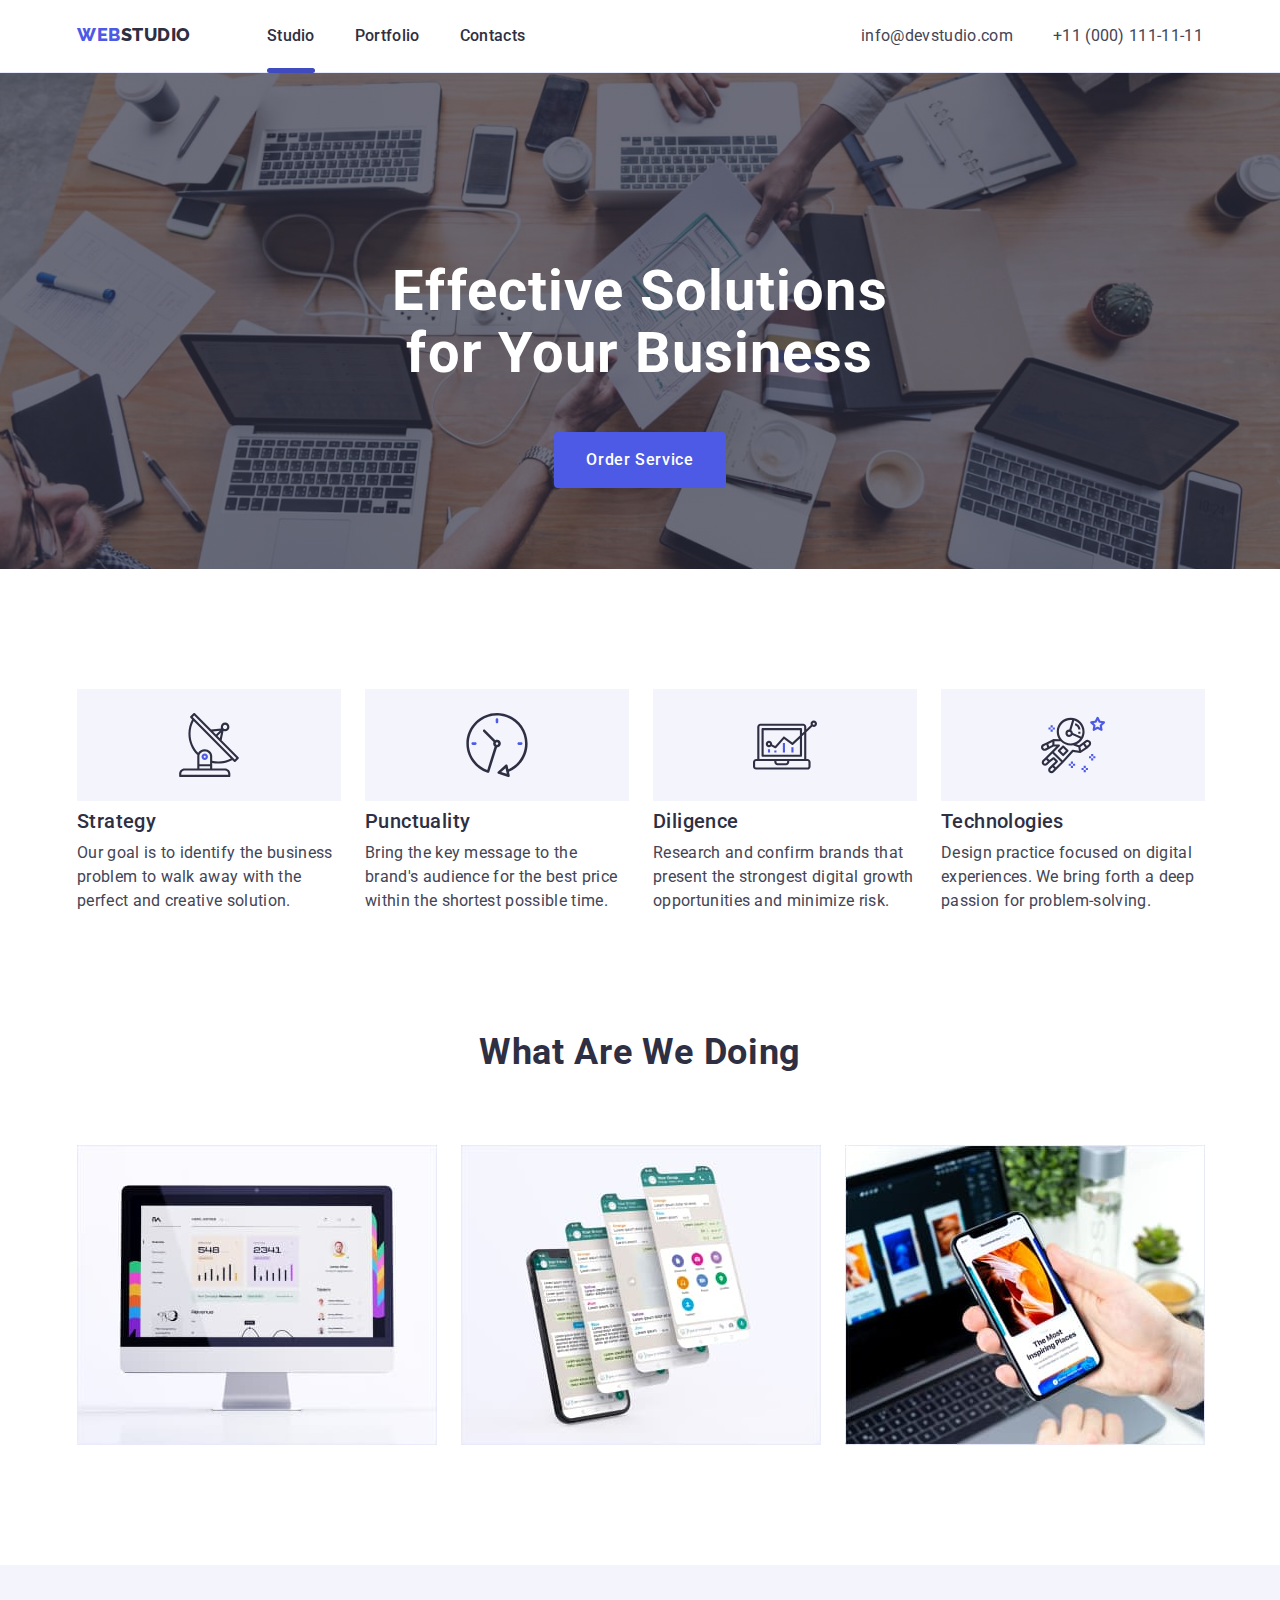
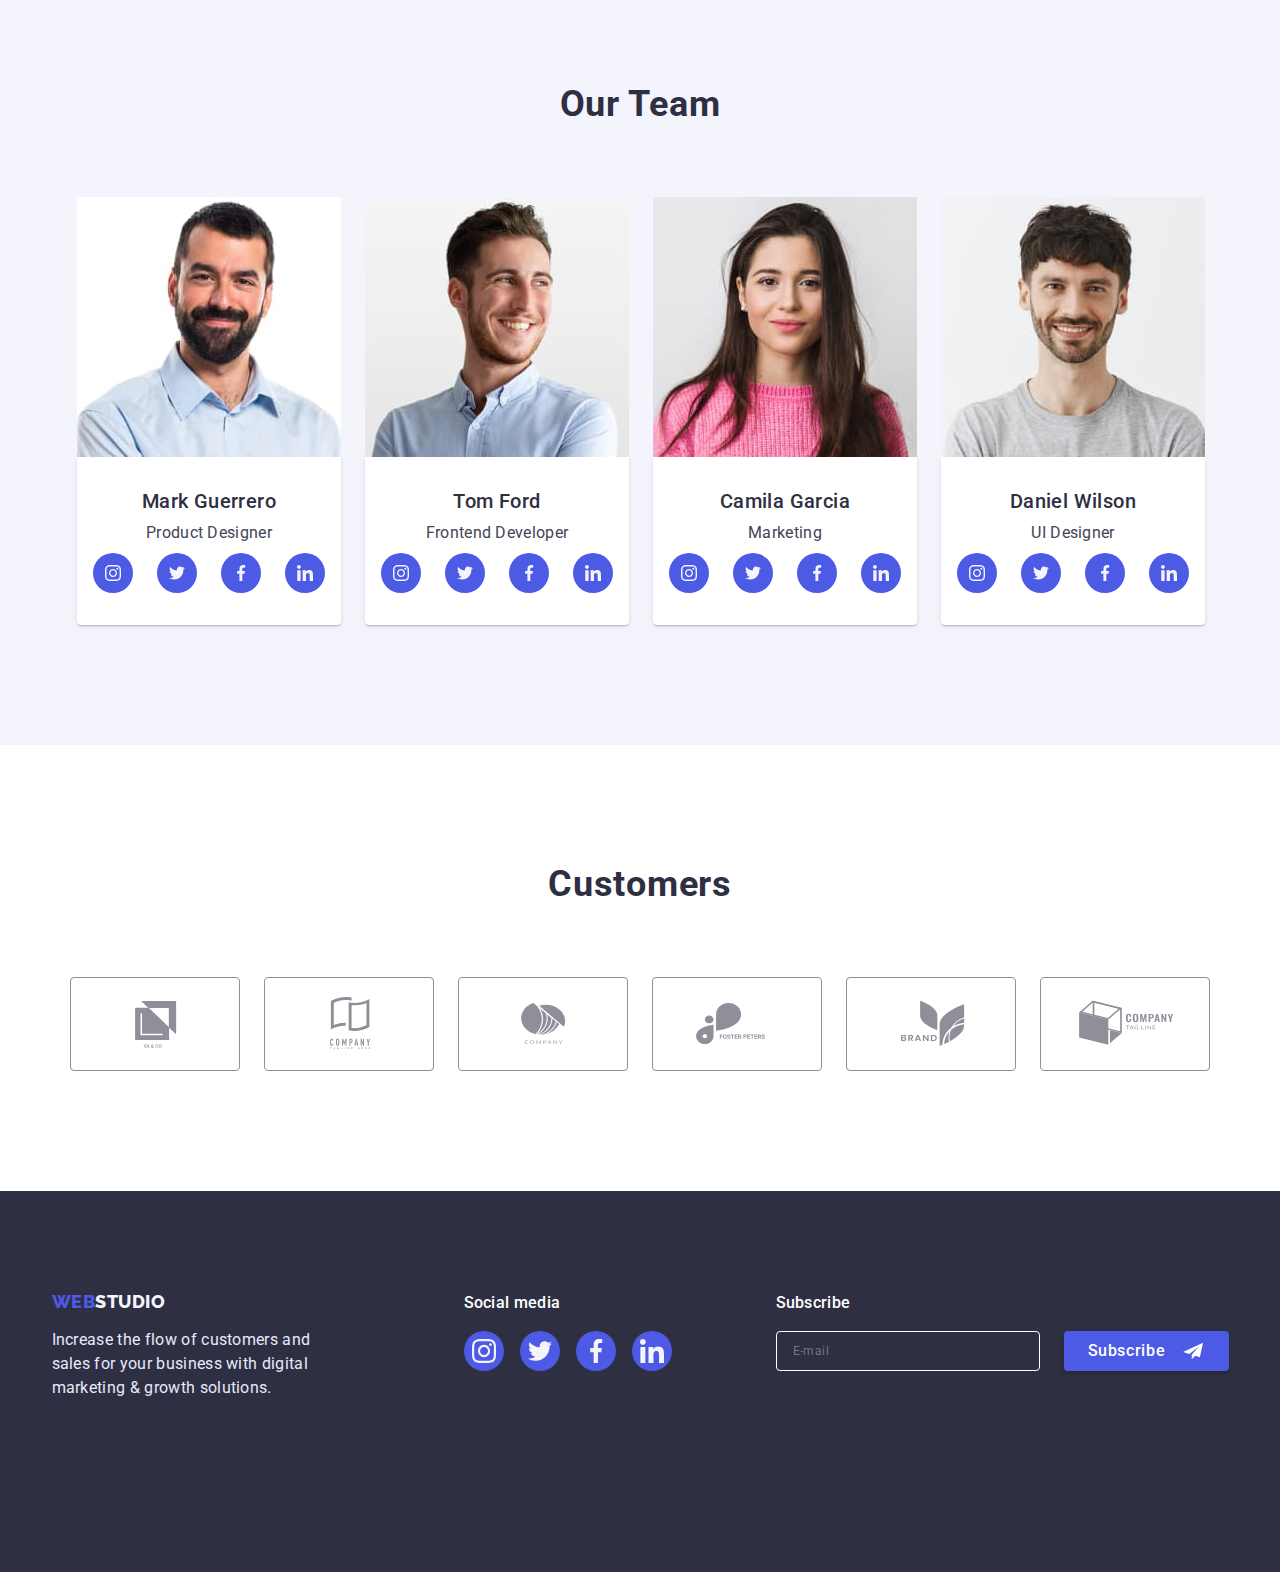
==== index.html @ 16470672 "Update index.html" ====
<!DOCTYPE html>
<html lang="en">

<head>
    <meta charset="UTF-8">
    <meta http-equiv="X-UA-Compatible" content="IE=edge">
    <meta name="viewport" content="width=device-width, initial-scale=1.0">
    <link rel="preconnect" href="https://fonts.googleapis.com">
    <link rel="preconnect" href="https://fonts.gstatic.com" crossorigin>
    <link
        href="https://fonts.googleapis.com/css2?family=Raleway:wght@800&family=Roboto:wght@400;500;700;900&display=swap"
        rel="stylesheet">
    <link rel="stylesheet"
        href="https://cdnjs.cloudflare.com/ajax/libs/modern-normalize/1.1.0/modern-normalize.min.css">
    <link rel="stylesheet" href="./css/styles.css">

    <title>Студія</title>
</head>

<body>
    <header class="header">
        <div class="container header-menu">
            <nav class="nav">
                <a class="logo link" href="./index.html">Web<span class="color">Studio</span></a>
                <ul class="menu list">
                    <li class="menu-item"><a class="menu-link link active" href="./index.html">Studio</a></li>
                    <li class="menu-item"><a class="menu-link link" href="./portfolio.html">Portfolio</a></li>
                    <li class="menu-item"><a class="menu-link link" href="">Contacts</a></li>
                </ul>
            </nav>
            <button type="button" class="mob-menu-open" data-menu-open><svg class=" mob-menu-icon" width="32"
                    height="22">
                    <use href="./images/sprite.svg#icon-humburger"></use>
                </svg>
            </button>
            <address class="address">
                <ul class="address-list list">
                    <li class="address-item"><a class="address-link link"
                            href="mailto:info@devstudio.com">info@devstudio.com</a></li>
                    <li class="address-item"><a class="address-link link" href="tel:+110001111111">+11 (000)
                            111-11-11</a>
                    </li>
                </ul>
            </address>
        </div>
        <!-- Mobile Menu -->
        <div class="mobile-menu is-hidden" data-menu>
            <button class=" mob-menu-close-button" data-menu-close><svg class="mob-menu-close-icon" width="8"
                    height="8">
                    <use href="./images/sprite.svg#close-modal"></use>
                </svg></button>
            <ul class="mob-menu-list list">
                <li class="mob-menu-item"><a class="mob-menu-link link current" href="./index.html">Studio</a></li>
                <li class="mob-menu-item"><a class="mob-menu-link link" href="./portfolio.html">Portfolio</a></li>
                <li class="mob-menu-item"><a class="mob-menu-link link" href="http://">Contacts</a></li>
            </ul>
            <ul class="mob-menu-adress-list list">
                <li class="mob-menu-adress-item"><a class="mob-menu-adress-link link" href="tel:+110001111111">+11 (000)
                        111-11-11</a></li>
                <li class=" mob-menu-adress-item"><a class="mob-menu-adress-link link"
                        href="mailto:info@devstudio.com"><span class="another">info@devstudio.com</span></a></li>
            </ul>
            <ul class="mob-menu-icon-list list">
                <li class="mob-icon-list-item">
                    <a class="mob-icon-link" href="">
                        <svg class="mob-menu-link-icon" width="16" height="16">
                            <use href="./images/sprite.svg#icon-instagram"></use>
                        </svg>
                    </a>
                </li>
                <li class="mob-icon-list-item">
                    <a class="mob-icon-link" href="">
                        <svg class="mob-menu-link-icon" width="16" height="16">
                            <use href="./images/sprite.svg#icon-twitter"></use>
                        </svg>
                    </a>
                </li>
                <li class="mob-icon-list-item">
                    <a class="mob-icon-link" href="">
                        <svg class="mob-menu-link-icon" width="16" height="16">
                            <use href="./images/sprite.svg#icon-facebook"></use>
                        </svg>
                    </a>
                </li>
                <li class="mob-icon-list-item">
                    <a class="mob-icon-link" href="">
                        <svg class="mob-menu-link-icon" width="16" height="16">
                            <use href="./images/sprite.svg#icon-linkedin"></use>
                        </svg>
                    </a>
                </li>
            </ul>
        </div>
    </header>
    <main>
        <!-- Section Hero -->
        <section class="hero">
            <div class="container">
                <h1 class="hero-title">Effective Solutions for Your Business</h1>
                <button class="hero-button" type="button" data-modal-open>Order Service</button>
            </div>
        </section>
        <!-- Section Advantages (h2 need to hide in css) -->
        <section class="advantages">
            <div class="container">
                <h2 hidden class="adv-title">Our Advantages</h2>
                <ul class="adv-list list">
                    <li class="adv-list-items">
                        <div class="fild">
                            <svg width="64" height="64" class="fild-icon">
                                <use href="./images/sprite.svg#icon-antenna"></use>
                            </svg>
                        </div>
                        <h3 class="adv-subtitle">Strategy</h3>
                        <p class="text text-padding">
                            Our goal is to identify the business problem to walk away with the perfect and creative
                            solution.
                        </p>
                    </li>
                    <li class="adv-list-items">
                        <div class="fild">
                            <svg width="64" height="64" class="fild-icon">
                                <use href="./images/sprite.svg#icon-clock"></use>
                            </svg>
                        </div>
                        <h3 class="adv-subtitle">Punctuality</h3>
                        <p class="text text-padding">
                            Bring the key message to the brand's audience for the best price within the shortest
                            possible
                            time.
                        </p>
                    </li>
                    <li class="adv-list-items">
                        <div class="fild">
                            <svg width="64" height="64" class="fild-icon">
                                <use href="./images/sprite.svg#icon-diagram"></use>
                            </svg>
                        </div>
                        <h3 class="adv-subtitle">Diligence</h3>
                        <p class="text text-padding">
                            Research and confirm brands that present the strongest digital growth opportunities and
                            minimize
                            risk.
                        </p>
                    </li>
                    <li class="adv-list-items">
                        <div class="fild">
                            <svg width="64" height="64" class="fild-icon">
                                <use href="./images/sprite.svg#icon-astronaut"></use>
                            </svg>
                        </div>
                        <h3 class="adv-subtitle">Technologies</h3>
                        <p class="text text-padding">
                            Design practice focused on digital experiences. We bring forth a deep passion for
                            problem-solving.
                        </p>
                    </li>
                </ul>
            </div>
        </section>
        <!-- Section What we are doing (WORK) -->
        <section class="work">
            <div class="container">
                <h2 class="work-title">What are we doing</h2>
                <ul class="work-list list">
                    <li class="work-img"><img class="img" src="./images/img-1.jpg" alt="Computer monitor" width="360">
                    </li>
                    <li class="work-img"><img class="img" src="./images/img-2.jpg" alt="Mobile app image" width="360">
                    </li>
                    <li class="work-img"><img class="img" src="./images/img-3.jpg" alt="Responsive website design image"
                            width="360"></li>
                </ul>
            </div>
        </section>
        <!-- Section Our team -->
        <section class="team">
            <div class="container">
                <h2 class="team-title">Our Team</h2>
                <ul class="team-list list">
                    <li class="team-list-item">
                        <img class="team-photo"
                            srcset="./images/Mark Guerrero-mobile.jpg 1x, ./images/Mark Guerrero-mobile@2x 2x"
                            src="./images/Marc-Guerrero.jpg" alt="Photo by Mark Guerrero" width="264">
                        <div class="team-name">
                            <h3 class="team-subtitle">Mark Guerrero</h3>
                            <p class="team-text">Product Designer</p>
                            <ul class="team-icon-list list">
                                <li class="icon-list-item">
                                    <a class="team-icon-link" href="">
                                        <svg class="link-icon" width="16" height="16">
                                            <use href="./images/sprite.svg#icon-instagram"></use>
                                        </svg>
                                    </a>
                                </li>
                                <li class="icon-list-item">
                                    <a class="team-icon-link" href="">
                                        <svg class="link-icon" width="16" height="16">
                                            <use href="./images/sprite.svg#icon-twitter"></use>
                                        </svg>
                                    </a>
                                </li>
                                <li class="icon-list-item">
                                    <a class="team-icon-link" href="">
                                        <svg class="link-icon" width="16" height="16">
                                            <use href="./images/sprite.svg#icon-facebook"></use>
                                        </svg>
                                    </a>
                                </li>
                                <li class="icon-list-item">
                                    <a class="team-icon-link" href="">
                                        <svg class="link-icon" width="16" height="16">
                                            <use href="./images/sprite.svg#icon-linkedin"></use>
                                        </svg>
                                    </a>
                                </li>
                            </ul>
                        </div>
                    </li>
                    <li class="team-list-item">
                        <img class="team-photo" srcset="./images/Tom Ford-mobile.jpg 1x, ./images/Tom Ford-mobile@2x 2x"
                            src="./images/Tom Ford-mobile.jpg" alt="Tom Ford photo" width="264">
                        <div class="team-name">
                            <h3 class="team-subtitle">Tom Ford</h3>
                            <p class="team-text">Frontend Developer</p>
                            <ul class="team-icon-list list">
                                <li class="icon-list-item">
                                    <a class="team-icon-link" href="">
                                        <svg class="link-icon" width="16" height="16">
                                            <use href="./images/sprite.svg#icon-instagram"></use>
                                        </svg>
                                    </a>
                                </li>
                                <li class="icon-list-item">
                                    <a class="team-icon-link" href="">
                                        <svg class="link-icon" width="16" height="16">
                                            <use href="./images/sprite.svg#icon-twitter"></use>
                                        </svg>
                                    </a>
                                </li>
                                <li class="icon-list-item">
                                    <a class="team-icon-link" href="">
                                        <svg class="link-icon" width="16" height="16">
                                            <use href="./images/sprite.svg#icon-facebook"></use>
                                        </svg>
                                    </a>
                                </li>
                                <li class="icon-list-item">
                                    <a class="team-icon-link" href="">
                                        <svg class="link-icon" width="16" height="16">
                                            <use href="./images/sprite.svg#icon-linkedin"></use>
                                        </svg>
                                    </a>
                                </li>
                            </ul>
                        </div>
                    </li>
                    <li class="team-list-item">
                        <img class="team-photo"
                            srcset="./images/Camila Garcia-mobile.jpg 1x, ./images/Camila Garcia-mobila@2x 2x"
                            src="./images/Camila Garcia-mobile.jpg" alt="Camila Garcia photo" width="264">
                        <div class="team-name">
                            <h3 class="team-subtitle">Camila Garcia</h3>
                            <p class="team-text">Marketing</p>
                            <ul class="team-icon-list list">
                                <li class="icon-list-item">
                                    <a class="team-icon-link" href="">
                                        <svg class="link-icon" width="16" height="16">
                                            <use href="./images/sprite.svg#icon-instagram"></use>
                                        </svg>
                                    </a>
                                </li>
                                <li class="icon-list-item">
                                    <a class="team-icon-link" href="">
                                        <svg class="link-icon" width="16" height="16">
                                            <use href="./images/sprite.svg#icon-twitter"></use>
                                        </svg>
                                    </a>
                                </li>
                                <li class="icon-list-item">
                                    <a class="team-icon-link" href="">
                                        <svg class="link-icon" width="16" height="16">
                                            <use href="./images/sprite.svg#icon-facebook"></use>
                                        </svg>
                                    </a>
                                </li>
                                <li class="icon-list-item">
                                    <a class="team-icon-link" href="">
                                        <svg class="link-icon" width="16" height="16">
                                            <use href="./images/sprite.svg#icon-linkedin"></use>
                                        </svg>
                                    </a>
                                </li>
                            </ul>
                        </div>
                    </li>
                    <li class="team-list-item">
                        <img class="team-photo"
                            srcset="./images/Daniel Wilson-mobile.jpg 1x, ./images/Daniel Wilson-mobile@2x 2x"
                            src="./images/Daniel Wilson-mobile.jpg" alt="Daniel Wilson photo" width="264">
                        <div class="team-name">
                            <h3 class="team-subtitle">Daniel Wilson</h3>
                            <p class="team-text">UI Designer</p>
                            <ul class="team-icon-list list">
                                <li class="icon-list-item">
                                    <a class="team-icon-link" href="">
                                        <svg class="link-icon" width="16" height="16">
                                            <use href="./images/sprite.svg#icon-instagram"></use>
                                        </svg>
                                    </a>
                                </li>
                                <li class="icon-list-item">
                                    <a class="team-icon-link" href="">
                                        <svg class="link-icon" width="16" height="16">
                                            <use href="./images/sprite.svg#icon-twitter"></use>
                                        </svg>
                                    </a>
                                </li>
                                <li class="icon-list-item">
                                    <a class="team-icon-link" href="">
                                        <svg class="link-icon" width="16" height="16">
                                            <use href="./images/sprite.svg#icon-facebook"></use>
                                        </svg>
                                    </a>
                                </li>
                                <li class="icon-list-item">
                                    <a class="team-icon-link" href="">
                                        <svg class="link-icon" width="16" height="16">
                                            <use href="./images/sprite.svg#icon-linkedin"></use>
                                        </svg>
                                    </a>
                                </li>
                            </ul>
                        </div>
                    </li>
                </ul>
            </div>
        </section>
        <!-- Section Customers -->
        <section class="customer">
            <div class="container">
                <h2 class="customer-title">Customers</h2>
                <div class="customer-fild">
                    <ul class="customer-list list">
                        <li class="customer-list-item"><a class="customer-link" href=""><svg class="customer-icon"
                                    width="168" height="88">
                                    <use href="./images/sprite.svg#icon-Logo-1"></use>
                                </svg></a></li>
                        <li class="customer-list-item"><a class="customer-link" href=""><svg class="customer-icon"
                                    width="168" height="88">
                                    <use href="./images/sprite.svg#icon-Logo-2"></use>
                                </svg></a></li>
                        <li class="customer-list-item"><a class="customer-link" href=""><svg class="customer-icon"
                                    width="168" height="88">
                                    <use href="./images/sprite.svg#icon-Logo-3"></use>
                                </svg></a></li>
                        <li class="customer-list-item"><a class="customer-link" href=""><svg class="customer-icon"
                                    width="168" height="88">
                                    <use href="./images/sprite.svg#icon-Logo-4"></use>
                                </svg></a></li>
                        <li class="customer-list-item"><a class="customer-link" href=""><svg class="customer-icon"
                                    width="168" height="88">
                                    <use href="./images/sprite.svg#icon-Logo-5"></use>
                                </svg></a></li>
                        <li class="customer-list-item"><a class="customer-link" href=""><svg class="customer-icon"
                                    width="168" height="88">
                                    <use href="./images/sprite.svg#icon-Logo-6"></use>
                                </svg></a></li>
                    </ul>
                </div>
            </div>
        </section>
    </main>
    <!-- FOOTER -->
    <footer class="footer">
        <div class="container wraps">
            <div class="logo-wrap">
                <a class="footer-logo link" href="./index.html">Web<span class="footer-color">Studio</span></a>
                <p class="footer-text">Increase the flow of customers and sales for your business with digital marketing
                    &
                    growth
                    solutions.</p>
            </div>
            <div class="social-wrap">
                <p class="social-text">Social media</p>
                <ul class="wrap-social-list list">
                    <li class="wrap-social-list-item"><a class="wrap-social-link" href=""><svg class="wrap-social-icon"
                                width="24" height="24">
                                <use href="./images/sprite.svg#icon-instagram"></use>
                            </svg></a></li>
                    <li class="wrap-social-list-item"><a class="wrap-social-link" href=""><svg class="wrap-social-icon"
                                width="24" height="24">
                                <use href="./images/sprite.svg#icon-twitter"></use>
                            </svg></a></li>
                    <li class="wrap-social-list-item"><a class="wrap-social-link" href=""><svg class="wrap-social-icon"
                                width="24" height="24">
                                <use href="./images/sprite.svg#icon-facebook"></use>
                            </svg></a></li>
                    <li class="wrap-social-list-item"><a class="wrap-social-link" href=""><svg class="wrap-social-icon"
                                width="24" height="24">
                                <use href="./images/sprite.svg#icon-linkedin"></use>
                            </svg></a></li>
                </ul>
            </div>
            <div class="wrap-subscribe">
                <p class="subscribe-text">Subscribe</p>
                <form class="subscribe-form">
                    <label class="subscribe-form-field"><input type="email" name="user_email"
                            class="subscribe-form-input" required placeholder="E-mail"></label>
                    <button class="subscribe-button" type="submit">Subscribe<svg class="subscribe-icon" width="24"
                            height="20">
                            <use href="./images/sprite.svg#icon-telegram"></use>
                        </svg></button>
                </form>
            </div>
        </div>
    </footer>
    <!-- Modal window -->
    <!-- <div class="backdrop is-hidden" data-modal>
            <div class="modal">
                <button class="modal-close-button" type="button" data-modal-close><svg class="modal-close-icon"
                        width="8" height="8">
                        <use href="./images/sprite.svg#close-modal"></use>
                    </svg></button>
                <p class="modal-title">Leave your contacts and we will call you back</p>
                <form class="modal-form">
                    <label class="modal-form-field"><span class="modal-field-desc">Name</span>
                        <span class="modal-input-wraper">
                            <input type="text" name="user_name" class="modal-form-input" required><svg
                                class="modal-input-icon" width="18" height="18">
                                <use href="./images/sprite.svg#icon-person"></use>
                            </svg>
                        </span>
                    </label>
                    <label class="modal-form-field"><span class="modal-field-desc">Phone</span>
                        <span class="modal-input-wraper">
                            <input type="tel" name="user_phone" class="modal-form-input" required><svg
                                class="modal-input-icon" width="18" height="24">
                                <use href="./images/sprite.svg#icon-phone"></use>
                            </svg>
                        </span>
                    </label>
                    <label class="modal-form-field"><span class="modal-field-desc">Email</span>
                        <span class="modal-input-wraper">
                            <input type="email" name="user_email" class="modal-form-input" required><svg
                                class="modal-input-icon" width="18" height="24">
                                <use href="./images/sprite.svg#icon-email"></use>
                            </svg>
                        </span>
                    </label>
                    <label class="modal-form-field"><span class="modal-field-desc">Comment</span><textarea
                            name="user_message" class="modal-form-message" placeholder="Text input"></textarea></label>
                    <input id="privacy-policy" type="checkbox" name="privacy_policy" class="modal-form-check"><label
                        for="privacy-policy" class="modal-form-check-desc">I accept the terms and conditions of the <a
                            href="" class="policy-link">Privacy
                            Policy</a></label>
                    <button type="submit" class="modal-send-button">Send</button>
                </form>
            </div>
        </div> -->

    <script src="./js/modal.js"></script>
    <script src="./js/mobile-menu.js"></script>
</body>

</html>
---- css/styles.css ----
:root {
  --text-color: #434455;
  --title-text-color: #2e2f42;
  --primary-brand-color: #4d5ae5;
  --pressed-state-color: #404bbf;
  --primary-accent-color: #e7e9fc;
  --primary-bg-color: #f4f4fd;
  --grad-fon: linear-gradient(rgba(46, 47, 66, 0.7), rgba(46, 47, 66, 0.7));
  --transition: 250ms cubic-bezier(0.4, 0, 0.2, 1);
}

body {
  font-family: "Roboto", sans-serif;
  color: var(--text-color);
}

/* ============= COPMPONENTS ======================= */
.list {
  padding: 0;
  margin: 0;
  list-style: none;
}

.link {
  text-decoration: none;
}

.h2-title {
  font-family: "Roboto", sans-serif;
  font-weight: 700;
  font-size: 36px;
  line-height: 1.11;
  text-align: center;
  letter-spacing: 0.02em;
  text-transform: capitalize;

  color: var(--title-text-color);
}

.h3-title {
  font-family: "Roboto", sans-serif;
  font-weight: 500;
  font-size: 20px;
  line-height: 1.2;
  letter-spacing: 0.02em;

  color: var(--title-text-color);
}

.text {
  font-family: "Roboto", sans-serif;
  font-weight: 400;
  font-size: 16px;
  line-height: 1.5;
  letter-spacing: 0.02em;

  color: var(--text-color);
}

/* ===============COMPONENTS====================== */

.container {
  padding-left: 16px;
  padding-right: 16px;
}

@media screen and (min-width: 428px) {
  .container {
    width: 428px;
    margin-left: auto;
    margin-right: auto;
  }
}

@media screen and (min-width: 768px) {
  .container {
    width: 768px;
  }
}

@media screen and (min-width: 1158px) {
  .container {
    width: 1158px;
  }
}

/*====== Header======= */

/* 0-767px */

@media screen and (max-width: 768px) {
  .menu {
    display: none;
  }

  .address {
    display: none;
  }
}

.mob-menu-open {
  cursor: pointer;
  border: none;
  padding: 0;
  margin: 0;
  background-color: transparent;
  height: 22px;
}

@media screen and (min-width: 768px) {
  .mob-menu-open {
    display: none;
  }
}

.header {
  border-bottom: 0.5px solid var(--primary-accent-color);
  box-shadow: 0px 2px 1px rgba(46, 47, 66, 0.08),
    0px 1px 1px rgba(46, 47, 66, 0.16), 0px 1px 6px rgba(46, 47, 66, 0.08);
}

.header-menu {
  position: relative;
  display: flex;
  align-items: center;
  justify-content: space-between;
  padding-top: 24px;
  padding-bottom: 24px;
}

.logo {
  font-family: "Raleway", sans-serif;
  font-weight: 800;
  font-size: 18px;
  line-height: 1.17;
  letter-spacing: 0.03em;
  text-transform: uppercase;

  color: var(--primary-brand-color);
}

.color {
  color: #2e2f42;
}

/* ----Mobile menu---320-767px */

.mobile-menu {
  position: fixed;
  top: 0;
  left: 0;
  z-index: 1000;
  width: 100%;
  height: 100%;
  padding-top: 80px;
  padding-left: 40px;
  background-color: white;

  opacity: 1;
  visibility: visible;
  pointer-events: auto;
  transition: opacity var(--transition), visability var(--transition);
}

.mobile-menu.is-hidden {
  opacity: 0;
  visibility: hidden;
  pointer-events: none;
}

@media (min-width: 767px) {
  .mob-menu {
    display: none;
  }
}

.mob-menu-close-button {
  position: absolute;
  top: 24px;
  right: 24px;
  display: flex;
  align-items: center;
  justify-content: center;
  width: 24px;
  height: 24px;
  padding: 0;
  cursor: pointer;

  background-color: var(--primary-accent-color);
  border: 1px solid rgba(0, 0, 0, 0.1);
  border-radius: 50%;
}

.mob-menu-item {
  margin-bottom: 284px;
}

.mob-menu-item:not(:last-child) {
  margin-bottom: 40px;
}

.mob-menu-link {
  font-family: "Roboto", sans-serif;
  font-weight: 700;
  font-size: 36px;
  line-height: 1.2;
  letter-spacing: 0.02em;
  color: #2e2f42;
}

.mob-menu-link:hover,
.mob-menu-link:focus {
  background-color: var(--pressed-state-color);
}

.mob-menu-link.current {
  color: var(--primary-brand-color);
}

.mob-menu-adress-list {
  margin-bottom: 48px;
}

.mob-menu-adress-link {
  font-family: "Roboto", sans-serif;
  font-weight: 700;
  font-size: 36px;
  line-height: 1.2;
  letter-spacing: 0.02em;
  color: var(--primary-brand-color);
}

.mob-menu-adress-link:hover,
.mob-menu-adress-link:focus {
  color: var(--pressed-state-color);
}

.another {
  font-family: "Roboto", sans-serif;
  font-weight: 500;
  font-size: 20px;
  line-height: 1.2;
  letter-spacing: 0.02em;
  color: #434455;
}

.mob-menu-icon-list {
  display: flex;
  align-items: center;
  gap: 56px;
}

.mob-icon-link {
  display: flex;
  justify-content: center;
  align-items: center;
  width: 40px;
  height: 40px;
  border-radius: 50%;
  transition: background-color var(--transition);
  background-color: var(--primary-brand-color);
}

.mon-icon-link:hover,
.mob-icon-link:focus {
  background-color: var(--pressed-state-color);
}

.mob-menu-link-icon {
  fill: var(--primary-bg-color);
}

/* ----Header menu-----768-1157 */

@media screen and (min-width: 768px) {
  .nav {
    display: flex;
  }
  .menu {
    display: flex;
    align-items: center;
  }

  .logo {
    margin-right: 120px;
  }

  .menu-item:not(:last-child) {
    margin-right: 40px;
  }
  .menu-link {
    position: relative;
    font-family: "Roboto", sans-serif;
    font-weight: 500;
    font-size: 16px;
    line-height: 1.5;
    letter-spacing: 0.02em;
    height: 100%;
    padding-bottom: 27px;

    color: var(--title-text-color);
    transition: color var(--transition);
  }
  .menu-link:hover,
  .menu-link:focus {
    color: var(--pressed-state-color);
  }
  .menu-link::after {
    content: "";
    position: absolute;
    left: 0;
    top: 48px;

    opacity: 0;
    transition: opacity var(--transition);

    display: block;
    width: 100%;
    height: 5px;
    border-radius: 4px;
    background-color: var(--pressed-state-color);
  }
  .menu-link:hover::after,
  .menu-link:focus::after {
    opacity: 1;
  }
  .menu-link.active::after {
    opacity: 1;
  }
  .address {
    font-style: normal;
    margin-left: auto;
  }
  .address-link {
    font-family: "Roboto", sans-serif;
    font-weight: 400;
    font-size: 12px;
    line-height: 1.2;
    letter-spacing: 0.02em;

    color: var(--text-color);
    transition: color var(--transition);
  }
  .address-link:hover,
  .address-link:focus {
    color: var(--pressed-state-color);
  }
}

/* ------1158----------- */

@media screen and (min-width: 1158px) {
  .logo {
    margin-right: 76px;
  }

  .menu-link::after {
    top: 42px;
  }

  .address-list {
    display: flex;
    align-items: center;
  }

  .address-item:not(:last-child) {
    margin-right: 40px;
  }

  .address-link {
    font-size: 16px;
    line-height: 1.5;

    transition: color var(--transition);
  }

  .address-link:hover,
  .address-link:focus {
    color: var(--pressed-state-color);
  }
}

/* ======Section HERO======== */

.hero {
  background-color: #2e2f42;
  text-align: center;

  max-width: 1440px;
  margin-left: auto;
  margin-right: auto;
  background-repeat: no-repeat;
  background-position: center;
  background-size: cover;
}

.hero-title {
  font-family: "Roboto", sans-serif;
  font-weight: 700;
  letter-spacing: 0.02em;

  color: #ffffff;
}

.hero-button {
  font-family: "Roboto", sans-serif;
  font-weight: 500;
  font-size: 16px;
  line-height: 1.5;
  letter-spacing: 0.04em;
  cursor: pointer;

  padding-top: 16px;
  padding-bottom: 16px;
  padding-left: 32px;
  padding-right: 32px;

  border: none;
  border-radius: 4px;
  transition: background-color var(--transition);

  color: #ffffff;
  background-color: var(--primary-brand-color);
}

.hero-button:hover,
.hero-button:focus {
  background-color: var(--pressed-state-color);
}

/* Mobile 428px */

@media screen and (min-width: 428px) {
  .hero {
    /* max-width: 428px; */
    height: 432px;
    padding-top: 112px;
    padding-bottom: 240px;

    background-image: var(--grad-fon), url(../images/Dark-bg-mobile.jpg);
  }

  .hero-title {
    width: 320px;
    margin-top: 0;
    margin-left: auto;
    margin-right: auto;
    margin-bottom: 72px;
    font-size: 36px;
    line-height: 1.1;
  }
}

@media screen and (max-width: 428px) and (min-device-pixel-ratio: 2),
  screen and (max-width: 428px) and (-webkit-min-device-pixel-ratio: 2),
  screen and (max-width: 428px) and (min-resolution: 192dpi),
  screen and (max-width: 428px) and (min-resolution: 2dppx) {
  .hero {
    background-image: var(--grad-fon), url(../images/Dark-bg-mobile-@2x.jpg);
  }
}

/* Mobile --> Tablet 429px-->768px */

@media screen and (min-width: 768px) {
  .hero {
    height: 436px;
    /* max-width: 768px; */
    padding-top: 112px;
    padding-bottom: 204px;

    background-image: var(--grad-fon), url(../images/Dark-bg-tablet.jpg);
  }

  .hero-title {
    width: 496px;
    margin-top: 0;
    margin-left: auto;
    margin-right: auto;
    margin-bottom: 36px;
    font-size: 56px;
    line-height: 1.1;
  }
}

@media screen and (min-width: 1158px) {
  .hero {
    height: 496px;
    /* max-width: 1158px; */
    padding-top: 188px;
    padding-bottom: 292px;

    background-image: var(--grad-fon), url(../images/people-office-1.jpg);
  }

  .hero-title {
    width: 496px;
    margin-top: 0;
    margin-left: auto;
    margin-right: auto;
    margin-bottom: 48px;
    font-size: 56px;
    line-height: 1.1;
  }
}

/* ==== Section ADVANTAGES ==== */

@media screen and (min-width: 428px) and (max-width: 767px) {
  .advantages {
    padding-top: 96px;
    padding-bottom: 96px;
  }

  .adv-subtitle {
    font-family: "Roboto", sans-serif;
    font-weight: 700;
    font-size: 36px;
    line-height: 1.1;
    letter-spacing: 0.02em;
    margin-top: 0;
    margin-bottom: 8px;
    text-align: center;

    color: var(--title-text-color);
  }

  .adv-list-items:not(:last-child) {
    margin-bottom: 72px;
  }

  .fild {
    display: none;
  }

  .text {
    margin-top: 0;
    margin-bottom: 0;

    font-family: "Roboto", sans-serif;
    font-weight: 500;
    font-size: 16px;
    line-height: 1.5;
    letter-spacing: 0.02em;
    color: var(--text-color);
  }
}

@media screen and (min-width: 768px) and (max-width: 1157px) {
  .advantages {
    padding-top: 96px;
    padding-bottom: 96px;
  }

  .adv-list {
    display: flex;
    flex-wrap: wrap;
    gap: 0 24px;
  }

  .adv-list-items {
    width: 356px;
  }

  .adv-list-items:nth-child(-n + 2) {
    margin-bottom: 72px;
  }

  .fild {
    display: none;
  }

  .adv-subtitle {
    font-family: "Roboto", sans-serif;
    font-weight: 700;
    font-size: 36px;
    line-height: 1.1;
    letter-spacing: 0.02em;
    margin-top: 0;
    margin-bottom: 8px;
    text-align: left;

    color: var(--title-text-color);
  }

  .text {
    margin-top: 0;
    margin-bottom: 0;
  }
}

@media screen and (min-width: 1158px) {
  .advantages {
    padding-top: 120px;
    padding-bottom: 120px;
  }

  .adv-list {
    display: flex;
  }

  .adv-list-items:not(:nth-child(4n)) {
    margin-right: 24px;
  }

  .fild {
    display: flex;
    align-items: center;
    justify-content: center;
    width: 264px;
    height: 112px;
    background-color: var(--primary-bg-color);
  }

  .fild {
    display: flex;
    align-items: center;
    justify-content: center;
    width: 264px;
    height: 112px;
    background-color: var(--primary-bg-color);
  }

  .adv-subtitle {
    font-family: "Roboto", sans-serif;
    font-weight: 500;
    font-size: 20px;
    line-height: 1.2;
    letter-spacing: 0.02em;

    margin-top: 8px;
    margin-bottom: 8px;

    color: var(--title-text-color);
  }

  .text-padding {
    margin-top: 0;
    margin-bottom: 0;
  }
}
/* ==== Section ADVANTAGES end ==== */

/* ======= Section WORK ======== */
@media screen and (min-width: 428px) and (max-width: 767px) {
  .work {
    display: none;
  }
}

@media screen and (min-width: 768px) and (max-width: 1157px) {
  .work {
    display: none;
  }
}

@media screen and (min-width: 1158px) {
  .work {
    padding-bottom: 120px;
  }

  .work-title {
    font-family: "Roboto", sans-serif;
    font-weight: 700;
    font-size: 36px;
    line-height: 1.11;
    letter-spacing: 0.02em;
    text-transform: capitalize;
    text-align: center;

    padding-top: 0;
    padding-bottom: 0;
    margin-top: 0;
    margin-bottom: 72px;

    color: #2e2f42;
  }

  .work-list {
    display: flex;
  }

  .img {
    display: block;
  }

  .work-img:not(:nth-child(3n)) {
    margin-right: 24px;
  }
}

/* ======= Section WORK end ======== */

/*======== Section OUR TEAM ========*/

@media screen and (min-width: 428px) and (max-width: 767px) {
  .team {
    background-color: #f4f4fd;
    padding-top: 96px;
    padding-bottom: 96px;
  }

  .team-title {
    font-family: "Roboto", sans-serif;
    font-weight: 700;
    font-size: 36px;
    line-height: 1.11;
    letter-spacing: 0.02em;
    text-transform: capitalize;
    text-align: center;

    padding-bottom: 0;
    margin-top: 0;
    margin-bottom: 72px;

    color: #2e2f42;
  }

  .team-list {
    display: flex;
    flex-wrap: wrap;
    justify-content: center;
  }

  .team-list-item {
    width: 264px;
    margin-left: 0;
    margin-right: 0;
  }

  .team-list-item:not(:last-child) {
    margin-bottom: 72px;
  }

  .team-photo {
    display: block;
  }

  .team-name {
    padding-top: 32px;
    padding-bottom: 32px;
    text-align: center;
    box-shadow: 0px 1px 6px rgba(46, 47, 66, 0.08),
      0px 1px 1px rgba(46, 47, 66, 0.16), 0px 2px 1px rgba(46, 47, 66, 0.08);
    border-radius: 0px 0px 4px 4px;

    background-color: #ffffff;
  }

  .team-subtitle {
    margin-top: 0;
    margin-bottom: 8px;

    font-family: "Roboto", sans-serif;
    font-weight: 500;
    font-size: 20px;
    line-height: 1.2;
    letter-spacing: 0.02em;
    color: #2e2f42;
  }

  .team-text {
    margin-top: 0;
    margin-bottom: 8px;

    font-family: "Roboto", sans-serif;
    font-weight: 400;
    font-size: 16px;
    line-height: 1.5;
    letter-spacing: 0.02em;
  }

  .team-icon-list {
    display: flex;
    justify-content: center;
    gap: 24px;
  }

  .team-icon-link {
    display: flex;
    justify-content: center;
    align-items: center;
    width: 40px;
    height: 40px;
    border-radius: 50%;
    transition: background-color var(--transition);
    background-color: var(--primary-brand-color);
  }

  .link-icon {
    fill: var(--primary-bg-color);
  }
}

@media screen and (min-width: 768px) and (max-width: 1157px) {
  .team {
    background-color: #f4f4fd;
    padding-top: 96px;
    padding-bottom: 96px;
  }

  .team-title {
    font-family: "Roboto", sans-serif;
    font-weight: 700;
    font-size: 36px;
    line-height: 1.11;
    letter-spacing: 0.02em;
    text-transform: capitalize;
    text-align: center;

    padding-bottom: 0;
    margin-top: 0;
    margin-bottom: 72px;

    color: #2e2f42;
  }

  .team-list {
    display: flex;
    flex-wrap: wrap;
    justify-content: center;
    gap: 64px 24px;
  }

  .team-photo {
    display: block;
  }

  .team-name {
    padding-top: 32px;
    padding-bottom: 32px;
    text-align: center;
    box-shadow: 0px 1px 6px rgba(46, 47, 66, 0.08),
      0px 1px 1px rgba(46, 47, 66, 0.16), 0px 2px 1px rgba(46, 47, 66, 0.08);
    border-radius: 0px 0px 4px 4px;

    background-color: #ffffff;
  }

  .team-subtitle {
    margin-top: 0;
    margin-bottom: 8px;

    font-family: "Roboto", sans-serif;
    font-weight: 500;
    font-size: 20px;
    line-height: 1.2;
    letter-spacing: 0.02em;
    color: #2e2f42;
  }

  .team-text {
    margin-top: 0;
    margin-bottom: 8px;

    font-family: "Roboto", sans-serif;
    font-weight: 400;
    font-size: 16px;
    line-height: 1.5;
    letter-spacing: 0.02em;
  }

  .team-icon-list {
    display: flex;
    justify-content: center;
    gap: 24px;
  }

  .team-icon-link {
    display: flex;
    justify-content: center;
    align-items: center;
    width: 40px;
    height: 40px;
    border-radius: 50%;
    transition: background-color var(--transition);
    background-color: var(--primary-brand-color);
  }

  .link-icon {
    fill: var(--primary-bg-color);
  }
}

@media screen and (min-width: 1158px) {
  .team {
    background-color: #f4f4fd;
    padding-top: 120px;
    padding-bottom: 120px;
  }

  .team-title {
    font-family: "Roboto", sans-serif;
    font-weight: 700;
    font-size: 36px;
    line-height: 1.11;
    letter-spacing: 0.02em;
    text-transform: capitalize;
    text-align: center;

    padding-bottom: 0;
    margin-top: 0;
    margin-bottom: 72px;

    color: #2e2f42;
  }

  .team-list {
    display: flex;
  }

  .team-list-item:not(:nth-child(4n)) {
    margin-right: 24px;
  }

  .team-photo {
    display: block;
  }

  .team-name {
    padding-top: 32px;
    padding-bottom: 32px;
    text-align: center;
    box-shadow: 0px 1px 6px rgba(46, 47, 66, 0.08),
      0px 1px 1px rgba(46, 47, 66, 0.16), 0px 2px 1px rgba(46, 47, 66, 0.08);
    border-radius: 0px 0px 4px 4px;

    background-color: #ffffff;
  }

  .team-subtitle {
    font-family: "Roboto", sans-serif;
    font-weight: 500;
    font-size: 20px;
    line-height: 1.2;
    letter-spacing: 0.02em;

    margin-top: 0;
    margin-bottom: 8px;

    color: #2e2f42;
  }

  .team-text {
    font-family: "Roboto", sans-serif;
    font-weight: 400;
    font-size: 16px;
    line-height: 1.5;
    letter-spacing: 0.02em;

    margin-top: 0;
    margin-bottom: 8px;

    color: #434455;
  }

  .team-icon-list {
    display: flex;
    justify-content: center;
    gap: 24px;
  }

  .team-icon-link {
    display: flex;
    justify-content: center;
    align-items: center;
    width: 40px;
    height: 40px;
    border-radius: 50%;
    transition: background-color var(--transition);
    background-color: var(--primary-brand-color);
  }

  .link-icon {
    fill: var(--primary-bg-color);
  }

  .team-icon-link:hover,
  .team-icon-link:focus {
    background-color: var(--pressed-state-color);
  }
}

/*======== Section OUR TEAM end ========*/

/* ======== Section CUSTOMERS====== */

@media screen and (min-width: 428px) and (max-width: 767px) {
  .customer {
    padding-top: 96px;
    padding-bottom: 96px;
  }

  .customer-title {
    font-family: "Roboto", sans-serif;
    font-weight: 700;
    font-size: 36px;
    line-height: 1.11;
    letter-spacing: 0.02em;
    text-transform: capitalize;
    text-align: center;

    padding-bottom: 0;
    margin-top: 0;
    margin-bottom: 72px;

    color: #2e2f42;
  }

  .customer-list {
    display: flex;
    flex-wrap: wrap;
    justify-content: space-between;
    align-items: center;
    padding: 0;
  }

  .customer-list-item {
    justify-content: center;
  }

  .customer-list-item:nth-child(-n + 4) {
    margin-bottom: 72px;
  }

  .customer-link {
    width: 190px;
    height: 88px;
  }

  .customer-icon {
    width: 190px;
    height: 88px;
  }
}

@media screen and (min-width: 768px) and (max-width: 1157px) {
  .customer {
    padding-top: 96px;
    padding-bottom: 96px;
  }

  .customer-title {
    font-family: "Roboto", sans-serif;
    font-weight: 700;
    font-size: 36px;
    line-height: 1.11;
    letter-spacing: 0.02em;
    text-transform: capitalize;
    text-align: center;

    padding-bottom: 0;
    margin-top: 0;
    margin-bottom: 72px;

    color: #2e2f42;
  }

  .customer-list {
    display: flex;
    flex-wrap: wrap;
    justify-content: center;
    column-gap: 24px;
    align-items: center;
    padding: 0;
  }

  .customer-list-item {
    justify-content: center;
  }

  .customer-list-item:nth-child(-n + 3) {
    margin-bottom: 72px;
  }
}

@media screen and (min-width: 1158px) {
  .customer {
    padding-top: 120px;
    padding-bottom: 120px;
  }

  .customer-title {
    font-family: "Roboto", sans-serif;
    font-weight: 700;
    font-size: 36px;
    line-height: 1.11;
    letter-spacing: 0.02em;
    text-transform: capitalize;
    text-align: center;

    padding-bottom: 0;
    margin-top: 0;
    margin-bottom: 72px;

    color: #2e2f42;
  }

  .customer-list {
    display: flex;
    justify-content: center;
    align-items: center;
    gap: 24px;
  }
}

.customer-list-item {
  display: flex;
  align-items: center;
  justify-content: center;
  border: 1px solid #8e8f99;
  border-radius: 4px;
  transition: border var(--transition);
}

.customer-list-item:hover,
.customer-list-item:focus {
  border: 1px solid var(--pressed-state-color);
}

.customer-icon {
  transition: fill var(--transition);
  fill: #8e8f99;
}

.customer-icon:hover,
.customer-icon:focus {
  fill: var(--pressed-state-color);
}

/* ======== Section CUSTOMERS end====== */

/*=========== Footer ============== */

.footer {
  padding-top: 96px;
  padding-bottom: 96px;
  background-color: #2e2f42;
}

.logo-wrap {
  display: flex;
  flex-direction: column;
  align-items: center;
  justify-content: center;
  margin-bottom: 72px;
}

.footer-logo {
  margin-bottom: 16px;
  font-family: "Raleway", sans-serif;
  font-style: normal;
  font-weight: 800;
  font-size: 18px;
  line-height: 1.17;
  letter-spacing: 0.03em;
  text-transform: uppercase;

  color: var(--primary-brand-color);
}

.footer-color {
  color: #f4f4fd;
}

.footer-text {
  margin-top: 0;
  margin-bottom: 0;
  width: 268px;

  font-family: "Roboto", sans-serif;
  font-weight: 400;
  font-size: 16px;
  line-height: 1.5;
  letter-spacing: 0.02em;
  color: #e7e9fc;
}

.social-wrap {
  display: flex;
  flex-direction: column;
  justify-content: center;
  align-items: center;
  margin-bottom: 72px;
}

.social-text {
  margin-top: 0;
  margin-bottom: 16px;

  font-family: "Roboto", sans-serif;
  font-weight: 500;
  font-size: 16px;
  line-height: 1.5;

  letter-spacing: 0.02em;
  color: #ffffff;
}

.wrap-social-list {
  display: flex;
  justify-content: center;
  align-items: center;
  gap: 16px;
}

.wrap-social-link {
  display: flex;
  justify-content: center;
  align-items: center;
  width: 40px;
  height: 40px;
  border-radius: 50%;
  transition: background-color var(--transition);
  background-color: var(--primary-brand-color);
}

.wrap-social-icon {
  fill: var(--primary-bg-color);
}

.wrap-social-link:hover,
.wrap2-social-link:focus {
  background-color: #31d0aa;
}

.wrap-subscribe {
  display: flex;
  flex-direction: column;
  justify-content: center;
  align-items: center;
}

.subscribe-text {
  margin-bottom: 16px;
  margin-top: 0;

  font-family: "Roboto", sans-serif;
  font-weight: 500;
  font-size: 16px;
  line-height: 1.5;

  letter-spacing: 0.02em;
  color: #ffffff;
}

.subscribe-form {
  display: flex;
  flex-direction: column;
  align-items: center;
  justify-content: center;
}

.subscribe-form-input {
  width: 398px;
  height: 40px;
  padding: 0 0 0 16px;
  margin-bottom: 16px;
  border: 1px solid #ffffff;
  border-radius: 4px;
  background-color: #2e2f42;

  font-weight: 400;
  font-size: 12px;
  line-height: 2;
  letter-spacing: 0.04em;
  color: #ffffff;
}

.subscribe-button {
  display: flex;
  align-items: center;
  padding: 0 0 0 24px;
  width: 165px;
  height: 40px;
  cursor: pointer;

  font-family: "Roboto", sans-serif;
  font-weight: 500;
  font-size: 16px;
  line-height: 1.5;
  letter-spacing: 0.04em;
  color: #ffffff;

  border: none;
  background-color: var(--primary-brand-color);
  box-shadow: 0px 4px 4px rgba(0, 0, 0, 0.15);
  border-radius: 4px;
  transition: background-color var(--transition);
}

.subscribe-icon {
  margin-left: 16px;

  fill: white;
}

.subscribe-button:hover,
.subscribe-button:focus {
  background-color: var(--pressed-state-color);
}

@media screen and (min-width: 768px) {
  .wraps {
    display: flex;
    justify-content: center;
    flex-wrap: wrap;
    gap: 0 24px;
  }

  .logo-wrap {
    align-items: flex-start;
  }

  .social-wrap {
    align-items: flex-start;
    justify-content: flex-start;
  }

  .wrap-subscribe {
    width: 496px;
    align-items: start;
  }

  .subscribe-form {
    flex-direction: row;
  }

  .subscribe-form-input {
    margin-bottom: 0;
    width: 264px;
  }

  .subscribe-button {
    margin-left: 24px;
  }
}

@media screen and (min-width: 1158px) {
  .footer {
    padding-top: 100px;
    padding-bottom: 100px;
  }

  .wraps {
    display: flex;
    flex-wrap: nowrap;
  }

  .logo-wrap {
    margin-right: 120px;
  }

  .social-wrap {
    margin-right: 80px;
  }

  .wrap-subscribe {
    justify-content: flex-start;
  }
}

/* .logo-wrap {
  display: flex;
  gap: 120px;
} */

/* .footer-logo {
  font-family: "Raleway", sans-serif;
  font-style: normal;
  font-weight: 800;
  font-size: 18px;
  line-height: 1.17;
  letter-spacing: 0.03em;
  text-transform: uppercase;

  color: var(--primary-brand-color);
} */

/* .footer-color {
  color: #f4f4fd;
} */

/* .footer-text {
  font-family: "Roboto", sans-serif;
  font-weight: 400;
  font-size: 16px;
  line-height: 1.5;
  letter-spacing: 0.02em;
  color: #e7e9fc;

  width: 264px;
  margin-top: 16px;
  margin-bottom: 0;
} */

/* ----Social icons---- */
/* .social-text {
  font-family: "Roboto", sans-serif;
  font-weight: 500;
  font-size: 16px;
  line-height: 1.5;

  letter-spacing: 0.02em;
  color: #ffffff;

  margin-bottom: 16px;
  margin-top: 0;
} */

/* .wrap-social-list {
  display: flex;
  gap: 16px;
} */

/* .wrap-social-link {
  display: flex;
  justify-content: center;
  align-items: center;
  width: 40px;
  height: 40px;
  border-radius: 50%;
  transition: background-color var(--transition);
  background-color: var(--primary-brand-color);
} */

/* .wrap-social-icon {
  fill: var(--primary-bg-color);
} */

/* .wrap-social-link:hover,
.wrap2-social-link:focus {
  background-color: #31d0aa;
} */

/* ------Subscribe form------- */

/* .wrap-subscribe {
  display: flex;
  flex-direction: column;
} */

/* .subscribe-form {
  display: flex;
  align-items: center;
  width: 460px;
  margin: 0;
  padding: 0;
} */

/* .subscribe-text {
  font-family: "Roboto", sans-serif;
  font-weight: 500;
  font-size: 16px;
  line-height: 1.5;

  letter-spacing: 0.02em;
  color: #ffffff;

  margin-bottom: 16px;
  margin-top: 0;
} */

/* .subscribe-form-input {
  width: 264px;
  height: 40px;
  padding: 0 0 0 16px;
  border: 1px solid #ffffff;
  border-radius: 4px;
  background-color: #2e2f42;

  font-weight: 400;
  font-size: 12px;
  line-height: 2;
  letter-spacing: 0.04em;
  color: #ffffff;
} */

/* .subscribe-button {
  display: flex;
  align-items: center;
  padding: 0 0 0 24px;
  width: 165px;
  height: 40px;
  cursor: pointer;
  margin-left: 24px;

  font-family: "Roboto", sans-serif;
  font-weight: 500;
  font-size: 16px;
  line-height: 1.5;
  letter-spacing: 0.04em;
  color: #ffffff;

  border: none;
  background-color: var(--primary-brand-color);
  box-shadow: 0px 4px 4px rgba(0, 0, 0, 0.15);
  border-radius: 4px;
  transition: background-color var(--transition);
} */

/* .subscribe-icon {
  margin-left: 16px;

  fill: white;
} */

/* .subscribe-button:hover,
.subscribe-button:focus {
  background-color: var(--pressed-state-color);
} */

/*=========== Footer ============== */
/* ======== Modal Window=========== */

/* .backdrop {
  position: fixed;
  top: 0;
  left: 0;
  width: 100%;
  height: 100%;
  opacity: 1;
  transition: opacity var(--transition);

  background-color: rgba(46, 47, 66, 0.4);
} */

/* .backdrop.is-hidden {
  opacity: 0;
  visibility: hidden;
  pointer-events: none;
} */

/* .modal {
  position: absolute;
  top: 50%;
  left: 50%;
  transform: translate(-50%, -50%);
  min-width: 408px;
  min-height: 584px;
  padding-top: 72px;
  padding-left: 24px;
  padding-right: 24px;
  padding-bottom: 24px;

  background-color: #fcfcfc;
  box-shadow: 0px 1px 1px rgba(0, 0, 0, 0.14), 0px 1px 3px rgba(0, 0, 0, 0.12),
    0px 2px 1px rgba(0, 0, 0, 0.2);
  border-radius: 4px;
} */

/* .modal-close-button {
  position: absolute;
  top: 24px;
  right: 24px;
  display: flex;
  justify-content: center;
  align-items: center;
  width: 24px;
  height: 24px;
  padding: 0;
  cursor: pointer;
  transition: background-color var(--transition);

  background-color: var(--primary-accent-color);
  border: 1px solid rgba(0, 0, 0, 0.1);
  border-radius: 50%;
} */

/* .modal-close-button:hover,
.modal-close-button:focus {
  background-color: var(--pressed-state-color);
} */

/* .modal-close-icon {
  transition: fill var(--transition);
} */

/* .modal-close-button:hover .modal-close-icon,
.modal-close-button:focus .modal-close-icon {
  fill: #ffffff;
} */

/* -----Modal Form------ */

/* .modal-title {
  margin-top: 0;
  margin-bottom: 16px;
  font-family: "Roboto", sans-serif;
  font-weight: 500;
  font-size: 16px;
  line-height: 1.5;
  text-align: center;
  letter-spacing: 0.02em;
  color: #2e2f42;
} */

/* .modal-form {
  display: flex;
  flex-direction: column;
} */

/* .modal-form-field {
  margin-bottom: 8px;
} */

/* .modal-field-desc {
  display: block;
  margin-bottom: 4px;
  font-weight: 400;
  font-size: 12px;
  line-height: 1.2;
  letter-spacing: 0.04em;
  color: #8e8f99;
} */

/* .modal-form-input {
  width: 100%;
  height: 40px;
  padding-left: 38px;
  border: 1px solid rgba(46, 47, 66, 0.4);
  border-radius: 4px;
  transition: background-color var(--transition);
} */

/* .modal-input-wraper {
  display: block;
  position: relative;
} */

/* .modal-input-icon {
  position: absolute;
  top: 50%;
  left: 16px;
  transform: translate(0, -50%);
  transition: background-color var(--transition);
} */

/* .modal-form-input:focus {
  outline: none;
  border: 1px solid var(--primary-brand-color);
  border-radius: 4px;
} */

/* .modal-form-input:focus + .modal-input-icon {
  fill: var(--primary-brand-color);
} */

/* .modal-form-message {
  width: 100%;
  height: 120px;
  padding-left: 16px;
  padding-right: 16px;
  padding-top: 8px;
  padding-bottom: 8px;
  border: 1px solid rgba(46, 47, 66, 0.4);
  border-radius: 4px;
  transition: background-color var(--transition);

  font-weight: 400;
  font-size: 12px;
  line-height: 1.2;
  letter-spacing: 0.04em;
} */

/* .modal-form-message:focus {
  outline: none;
  border: 1px solid var(--primary-brand-color);
  border-radius: 4px;
} */

/* .modal-form-check {
  position: absolute;
  -webkit-appearance: none;
  -moz-appearance: none;
} */

/* .modal-form-check-desc::before {
  content: "";
  width: 16px;
  height: 16px;
  padding-top: 2px;
  margin-right: 8px;
  cursor: pointer;
  border: 1px solid rgba(46, 47, 66, 0.4);
  border-radius: 2px;
} */

/* .modal-form-check:checked + .modal-form-check-desc::before {
  background-color: var(--primary-brand-color);
  background-image: url(../images/Checked-icon.svg);
  background-repeat: no-repeat;
  background-size: contain;
} */

/* .modal-form-check:focus + .modal-form-check-desc::before {
  border: 2px solid var(--pressed-state-color);
  border-radius: 2px;
} */

/* .modal-form-check-desc {
  display: flex;
  align-items: center;
  margin-bottom: 24px;
  font-weight: 400;
  font-size: 12px;
  line-height: 1.2;
  letter-spacing: 0.04em;
  color: #8e8f99;
} */

/* .policy-link {
  padding-left: 2px;
  color: var(--primary-brand-color);
} */

/* .modal-send-button {
  display: block;
  margin: auto;
  width: 169px;
  height: 56px;
  cursor: pointer;

  font-family: "Roboto", sans-serif;
  font-weight: 500;
  font-size: 16px;
  line-height: 1.5;
  letter-spacing: 0.04em;
  color: #ffffff;

  border: none;
  background-color: var(--primary-brand-color);
  box-shadow: 0px 4px 4px rgba(0, 0, 0, 0.15);
  border-radius: 4px;
  transition: background-color var(--transition);
} */

/* .modal-send-button:focus,
.modal-send-button:hover {
  background: var(--pressed-state-color);
  box-shadow: 0px 4px 4px rgba(0, 0, 0, 0.15);
  border-radius: 4px;
} */

/*----- Modal Form -----*/
/* =======Modal Window======= */

/* -------PORTFOLIO PAGE--------- */

.portfolio {
  padding-top: 96px;
  padding-bottom: 120px;
}

/*======== Filter ======== */

.filter-list {
  display: flex;
  justify-content: center;

  margin-top: 0;
  margin-bottom: 72px;
}

.filter-item:not(:last-child) {
  margin-right: 24px;
}

.filter-button {
  font-family: "Roboto", sans-serif;
  font-weight: 500;
  font-size: 16px;
  line-height: 1.5;
  letter-spacing: 0.04em;
  cursor: pointer;
  display: block;

  padding-top: 12px;
  padding-bottom: 12px;
  padding-left: 24px;
  padding-right: 24px;
  border: none;
  border-radius: 4px;

  color: var(--primary-brand-color);
  transition: color var(--transition), background-color var(--transition),
    box-shadow var(--transition);
}

.filter-button:hover,
.filter-button:focus {
  box-shadow: 0px 3px 1px rgba(0, 0, 0, 0.1), 0px 2px 1px rgba(0, 0, 0, 0.08),
    0px 2px 2px rgba(0, 0, 0, 0.12);

  color: #e7e9fc;
  background-color: var(--pressed-state-color);
}

/*======== Filter ======== */

/*========= Works list ======== */

.works-list {
  display: flex;
  flex-wrap: wrap;
}

.works-list-item:not(:nth-child(3n)) {
  margin-right: 24px;
}

.works-list-item:not(:nth-last-child(-n + 3)) {
  margin-bottom: 40px;
}

.item-link {
  margin-bottom: 32px;
}

.item-img {
  display: block;
}

.item-name {
  padding-top: 32px;
  padding-bottom: 32px;
  padding-left: 16px;
  padding-right: 16px;

  border-left: 1px solid #e7e9fc;
  border-right: 1px solid #e7e9fc;
  border-bottom: 1px solid #e7e9fc;
}

.item-hover {
  transition: box-shadow var(--transition);
}

.item-hover:hover,
.item-hover:focus {
  box-shadow: 0px 1px 6px rgba(46, 47, 66, 0.08),
    0px 1px 1px rgba(46, 47, 66, 0.16), 0px 2px 1px rgba(46, 47, 66, 0.08);
}

.works-item-title {
  font-family: "Roboto";
  font-weight: 500;
  font-size: 20px;
  line-height: 1.2;
  letter-spacing: 0.02em;

  margin-top: 0;
  margin-bottom: 8px;

  color: #2e2f42;
}

.item-text {
  font-family: "Roboto";
  font-weight: 400;
  font-size: 16px;
  line-height: 1.5;
  letter-spacing: 0.02em;

  margin-top: 0;
  margin-bottom: 0;

  color: #434455;
}
/* ------Overlay------------ */
.overlay-wrapper {
  position: relative;
  overflow: hidden;
}
.overlay {
  position: absolute;
  top: 0;
  height: 100%;
  overflow: auto;
  transform: translate(0, 100%);
  transition: transform 500ms linear;

  font-family: "Roboto", sans-serif;
  font-weight: 400;
  font-size: 16px;
  line-height: 1.5;
  letter-spacing: 0.02em;

  color: var(--primary-bg-color);
  background-color: var(--primary-brand-color);

  padding-top: 40px;
  padding-left: 32px;
  padding-right: 32px;
  margin: 0;
}

.item-link:hover .overlay,
.item-link:focus .overlay {
  transform: translate(0, 0);
}

/* ------Overlay------------ */

/*========= Works list ======== */
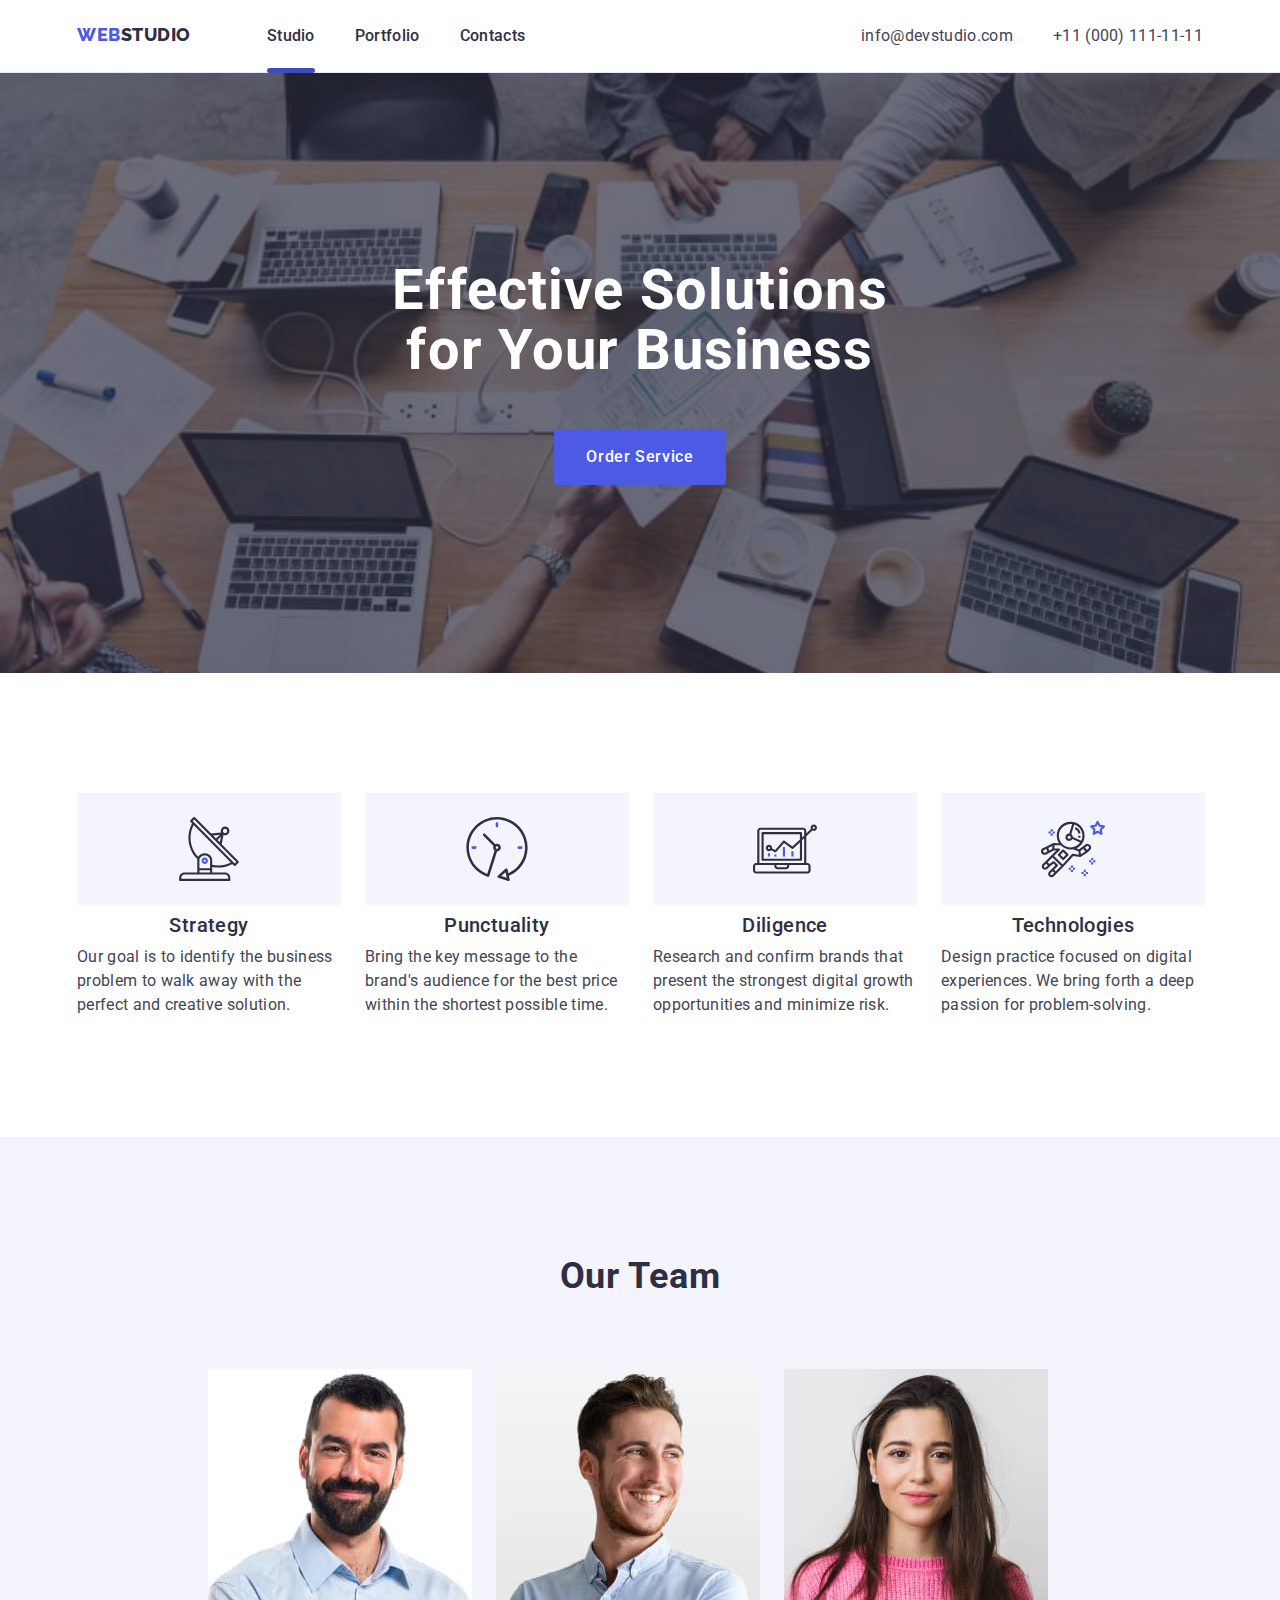
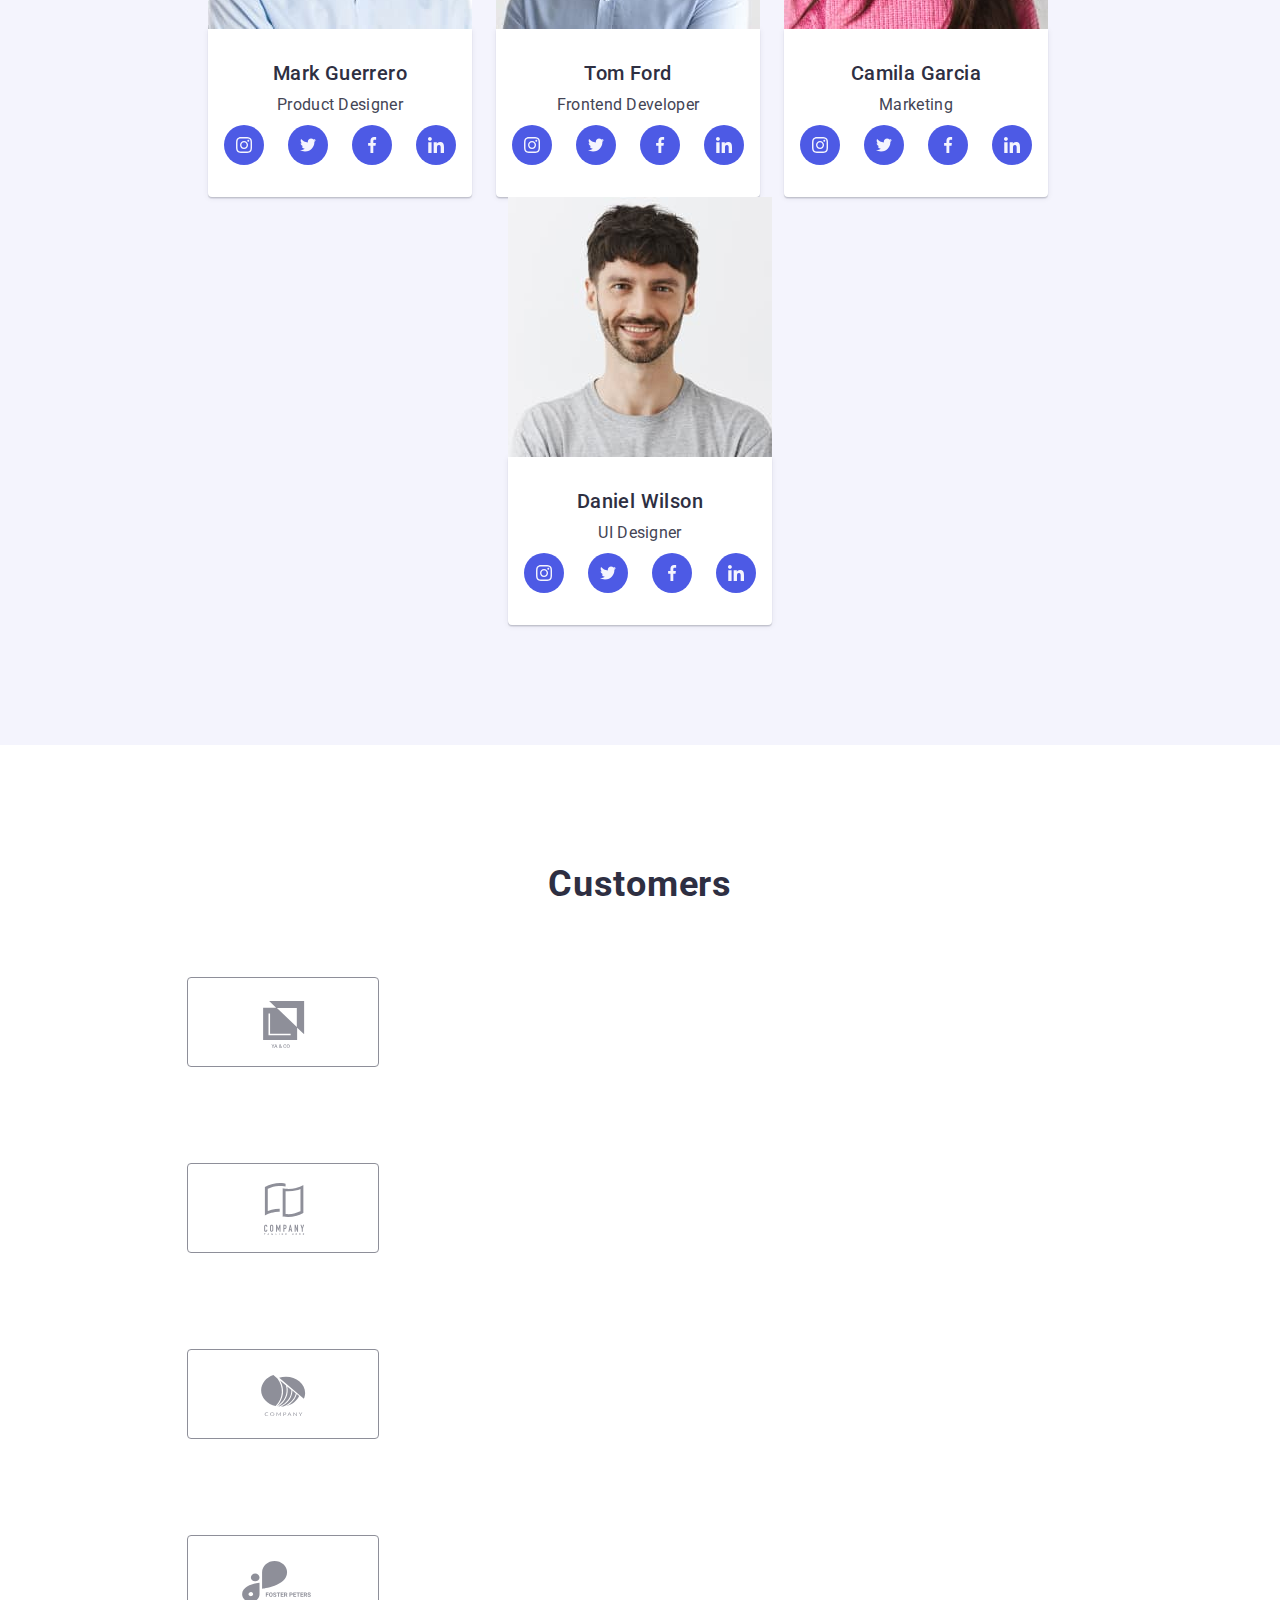
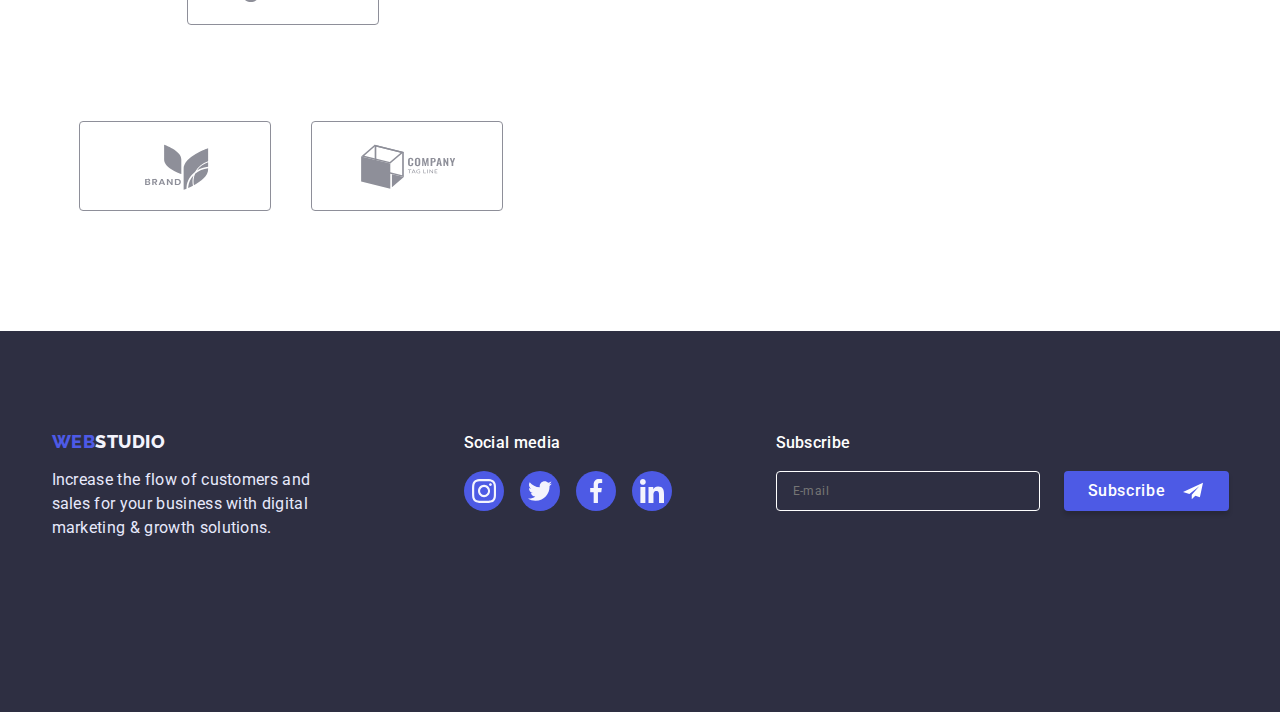
==== commit 4b3238eb: "Update index.html" ====
--- a/index.html
+++ b/index.html
@@ -174,7 +174,7 @@
         </section>
         <!-- Section Our team -->
         <section class="team">
-            <div class="container">
+            <div class="container team-container">
                 <h2 class="team-title">Our Team</h2>
                 <ul class="team-list list">
                     <li class="team-list-item">
@@ -415,48 +415,48 @@
         </div>
     </footer>
     <!-- Modal window -->
-    <!-- <div class="backdrop is-hidden" data-modal>
-            <div class="modal">
-                <button class="modal-close-button" type="button" data-modal-close><svg class="modal-close-icon"
-                        width="8" height="8">
-                        <use href="./images/sprite.svg#close-modal"></use>
-                    </svg></button>
-                <p class="modal-title">Leave your contacts and we will call you back</p>
-                <form class="modal-form">
-                    <label class="modal-form-field"><span class="modal-field-desc">Name</span>
-                        <span class="modal-input-wraper">
-                            <input type="text" name="user_name" class="modal-form-input" required><svg
-                                class="modal-input-icon" width="18" height="18">
-                                <use href="./images/sprite.svg#icon-person"></use>
-                            </svg>
-                        </span>
-                    </label>
-                    <label class="modal-form-field"><span class="modal-field-desc">Phone</span>
-                        <span class="modal-input-wraper">
-                            <input type="tel" name="user_phone" class="modal-form-input" required><svg
-                                class="modal-input-icon" width="18" height="24">
-                                <use href="./images/sprite.svg#icon-phone"></use>
-                            </svg>
-                        </span>
-                    </label>
-                    <label class="modal-form-field"><span class="modal-field-desc">Email</span>
-                        <span class="modal-input-wraper">
-                            <input type="email" name="user_email" class="modal-form-input" required><svg
-                                class="modal-input-icon" width="18" height="24">
-                                <use href="./images/sprite.svg#icon-email"></use>
-                            </svg>
-                        </span>
-                    </label>
-                    <label class="modal-form-field"><span class="modal-field-desc">Comment</span><textarea
-                            name="user_message" class="modal-form-message" placeholder="Text input"></textarea></label>
-                    <input id="privacy-policy" type="checkbox" name="privacy_policy" class="modal-form-check"><label
-                        for="privacy-policy" class="modal-form-check-desc">I accept the terms and conditions of the <a
-                            href="" class="policy-link">Privacy
-                            Policy</a></label>
-                    <button type="submit" class="modal-send-button">Send</button>
-                </form>
-            </div>
-        </div> -->
+    <div class="backdrop is-hidden" data-modal>
+        <div class="modal">
+            <button class="modal-close-button" type="button" data-modal-close><svg class="modal-close-icon" width="8"
+                    height="8">
+                    <use href="./images/sprite.svg#close-modal"></use>
+                </svg></button>
+            <p class="modal-title">Leave your contacts and we will call you back</p>
+            <form class="modal-form">
+                <label class="modal-form-field"><span class="modal-field-desc">Name</span>
+                    <span class="modal-input-wraper">
+                        <input type="text" name="user_name" class="modal-form-input" required><svg
+                            class="modal-input-icon" width="18" height="18">
+                            <use href="./images/sprite.svg#icon-person"></use>
+                        </svg>
+                    </span>
+                </label>
+                <label class="modal-form-field"><span class="modal-field-desc">Phone</span>
+                    <span class="modal-input-wraper">
+                        <input type="tel" name="user_phone" class="modal-form-input" required><svg
+                            class="modal-input-icon" width="18" height="24">
+                            <use href="./images/sprite.svg#icon-phone"></use>
+                        </svg>
+                    </span>
+                </label>
+                <label class="modal-form-field"><span class="modal-field-desc">Email</span>
+                    <span class="modal-input-wraper">
+                        <input type="email" name="user_email" class="modal-form-input" required><svg
+                            class="modal-input-icon" width="18" height="24">
+                            <use href="./images/sprite.svg#icon-email"></use>
+                        </svg>
+                    </span>
+                </label>
+                <label class="modal-form-field"><span class="modal-field-desc">Comment</span><textarea
+                        name="user_message" class="modal-form-message" placeholder="Text input"></textarea></label>
+                <input id="privacy-policy" type="checkbox" name="privacy_policy" class="modal-form-check"><label
+                    for="privacy-policy" class="modal-form-check-desc">I accept the terms and conditions of the <a
+                        href="" class="policy-link">Privacy
+                        Policy</a></label>
+                <button type="submit" class="modal-send-button">Send</button>
+            </form>
+        </div>
+    </div>
 
     <script src="./js/modal.js"></script>
     <script src="./js/mobile-menu.js"></script>
--- a/css/styles.css
+++ b/css/styles.css
@@ -86,7 +86,37 @@
 
 /*====== Header======= */
 
-/* 0-767px */
+.header {
+  border-bottom: 0.5px solid var(--primary-accent-color);
+  box-shadow: 0px 2px 1px rgba(46, 47, 66, 0.08),
+    0px 1px 1px rgba(46, 47, 66, 0.16), 0px 1px 6px rgba(46, 47, 66, 0.08);
+}
+
+.header-menu {
+  position: relative;
+  display: flex;
+  align-items: center;
+  justify-content: space-between;
+  padding-top: 24px;
+  padding-bottom: 24px;
+}
+
+.logo {
+  align-items: center;
+
+  font-family: "Raleway", sans-serif;
+  font-weight: 800;
+  font-size: 18px;
+  line-height: 1.17;
+  letter-spacing: 0.03em;
+  text-transform: uppercase;
+
+  color: var(--primary-brand-color);
+}
+
+.color {
+  color: #2e2f42;
+}
 
 @media screen and (max-width: 768px) {
   .menu {
@@ -111,36 +141,6 @@
   .mob-menu-open {
     display: none;
   }
-}
-
-.header {
-  border-bottom: 0.5px solid var(--primary-accent-color);
-  box-shadow: 0px 2px 1px rgba(46, 47, 66, 0.08),
-    0px 1px 1px rgba(46, 47, 66, 0.16), 0px 1px 6px rgba(46, 47, 66, 0.08);
-}
-
-.header-menu {
-  position: relative;
-  display: flex;
-  align-items: center;
-  justify-content: space-between;
-  padding-top: 24px;
-  padding-bottom: 24px;
-}
-
-.logo {
-  font-family: "Raleway", sans-serif;
-  font-weight: 800;
-  font-size: 18px;
-  line-height: 1.17;
-  letter-spacing: 0.03em;
-  text-transform: uppercase;
-
-  color: var(--primary-brand-color);
-}
-
-.color {
-  color: #2e2f42;
 }
 
 /* ----Mobile menu---320-767px */
@@ -269,8 +269,7 @@
 .mob-menu-link-icon {
   fill: var(--primary-bg-color);
 }
-
-/* ----Header menu-----768-1157 */
+/* ----Mobile menu end---- */
 
 @media screen and (min-width: 768px) {
   .nav {
@@ -347,8 +346,6 @@
   }
 }
 
-/* ------1158----------- */
-
 @media screen and (min-width: 1158px) {
   .logo {
     margin-right: 76px;
@@ -379,16 +376,21 @@
     color: var(--pressed-state-color);
   }
 }
+/* ======Header end========== */
 
 /* ======Section HERO======== */
 
 .hero {
   background-color: #2e2f42;
+  padding-top: 112px;
+  padding-bottom: 112px;
   text-align: center;
 
-  max-width: 1440px;
+  max-width: 428px;
+  height: 432px;
   margin-left: auto;
   margin-right: auto;
+  background-image: var(--grad-fon), url(../images/Dark-bg-mobile.jpg);
   background-repeat: no-repeat;
   background-position: center;
   background-size: cover;
@@ -397,7 +399,16 @@
 .hero-title {
   font-family: "Roboto", sans-serif;
   font-weight: 700;
-  letter-spacing: 0.02em;
+  font-size: 36px;
+  line-height: 1.11;
+  text-align: center;
+  letter-spacing: 0.02em;
+
+  width: 320px;
+  margin-top: 0;
+  margin-bottom: 72px;
+  margin-left: auto;
+  margin-right: auto;
 
   color: #ffffff;
 }
@@ -428,130 +439,77 @@
   background-color: var(--pressed-state-color);
 }
 
-/* Mobile 428px */
-
-@media screen and (min-width: 428px) {
-  .hero {
-    /* max-width: 428px; */
-    height: 432px;
-    padding-top: 112px;
-    padding-bottom: 240px;
-
-    background-image: var(--grad-fon), url(../images/Dark-bg-mobile.jpg);
-  }
-
-  .hero-title {
-    width: 320px;
-    margin-top: 0;
-    margin-left: auto;
-    margin-right: auto;
-    margin-bottom: 72px;
-    font-size: 36px;
-    line-height: 1.1;
-  }
-}
-
-@media screen and (max-width: 428px) and (min-device-pixel-ratio: 2),
-  screen and (max-width: 428px) and (-webkit-min-device-pixel-ratio: 2),
-  screen and (max-width: 428px) and (min-resolution: 192dpi),
-  screen and (max-width: 428px) and (min-resolution: 2dppx) {
-  .hero {
-    background-image: var(--grad-fon), url(../images/Dark-bg-mobile-@2x.jpg);
-  }
-}
-
-/* Mobile --> Tablet 429px-->768px */
-
 @media screen and (min-width: 768px) {
   .hero {
+    max-width: 768px;
     height: 436px;
-    /* max-width: 768px; */
-    padding-top: 112px;
-    padding-bottom: 204px;
 
     background-image: var(--grad-fon), url(../images/Dark-bg-tablet.jpg);
   }
 
   .hero-title {
+    font-size: 56px;
+    line-height: 1.07;
+
     width: 496px;
-    margin-top: 0;
-    margin-left: auto;
-    margin-right: auto;
     margin-bottom: 36px;
-    font-size: 56px;
-    line-height: 1.1;
   }
 }
 
 @media screen and (min-width: 1158px) {
   .hero {
-    height: 496px;
-    /* max-width: 1158px; */
+    max-width: 1440px;
+    height: 600px;
     padding-top: 188px;
-    padding-bottom: 292px;
-
-    background-image: var(--grad-fon), url(../images/people-office-1.jpg);
+    padding-bottom: 188px;
   }
 
   .hero-title {
-    width: 496px;
-    margin-top: 0;
-    margin-left: auto;
-    margin-right: auto;
     margin-bottom: 48px;
-    font-size: 56px;
-    line-height: 1.1;
-  }
-}
+  }
+}
+/* =====Section HERO end===== */
 
 /* ==== Section ADVANTAGES ==== */
 
-@media screen and (min-width: 428px) and (max-width: 767px) {
-  .advantages {
-    padding-top: 96px;
-    padding-bottom: 96px;
-  }
-
-  .adv-subtitle {
-    font-family: "Roboto", sans-serif;
-    font-weight: 700;
-    font-size: 36px;
-    line-height: 1.1;
-    letter-spacing: 0.02em;
-    margin-top: 0;
-    margin-bottom: 8px;
-    text-align: center;
-
-    color: var(--title-text-color);
-  }
-
-  .adv-list-items:not(:last-child) {
-    margin-bottom: 72px;
-  }
-
-  .fild {
-    display: none;
-  }
-
-  .text {
-    margin-top: 0;
-    margin-bottom: 0;
-
-    font-family: "Roboto", sans-serif;
-    font-weight: 500;
-    font-size: 16px;
-    line-height: 1.5;
-    letter-spacing: 0.02em;
-    color: var(--text-color);
-  }
+.advantages {
+  padding-top: 96px;
+  padding-bottom: 96px;
+}
+
+.fild {
+  display: none;
+}
+
+.adv-list-items:not(:last-child) {
+  margin-bottom: 72px;
+}
+
+.adv-subtitle {
+  margin-top: 0;
+  margin-bottom: 8px;
+  text-align: center;
+
+  font-family: "Roboto", sans-serif;
+  font-weight: 700;
+  font-size: 36px;
+  line-height: 1.11;
+  letter-spacing: 0.02em;
+
+  color: var(--title-text-color);
+}
+
+.text {
+  margin: 0;
+
+  font-family: "Roboto", sans-serif;
+  font-weight: 500;
+  font-size: 16px;
+  line-height: 1.5;
+  letter-spacing: 0.02em;
 }
 
 @media screen and (min-width: 768px) and (max-width: 1157px) {
-  .advantages {
-    padding-top: 96px;
-    padding-bottom: 96px;
-  }
-
   .adv-list {
     display: flex;
     flex-wrap: wrap;
@@ -562,30 +520,12 @@
     width: 356px;
   }
 
+  .adv-list-items:not(:last-child) {
+    margin: 0;
+  }
+
   .adv-list-items:nth-child(-n + 2) {
     margin-bottom: 72px;
-  }
-
-  .fild {
-    display: none;
-  }
-
-  .adv-subtitle {
-    font-family: "Roboto", sans-serif;
-    font-weight: 700;
-    font-size: 36px;
-    line-height: 1.1;
-    letter-spacing: 0.02em;
-    margin-top: 0;
-    margin-bottom: 8px;
-    text-align: left;
-
-    color: var(--title-text-color);
-  }
-
-  .text {
-    margin-top: 0;
-    margin-bottom: 0;
   }
 }
 
@@ -597,6 +537,10 @@
 
   .adv-list {
     display: flex;
+  }
+
+  .adv-list-items:nth-child(-n + 3) {
+    margin-bottom: 0;
   }
 
   .adv-list-items:not(:nth-child(4n)) {
@@ -634,24 +578,16 @@
     color: var(--title-text-color);
   }
 
-  .text-padding {
-    margin-top: 0;
-    margin-bottom: 0;
+  .text {
+    font-weight: 400;
   }
 }
 /* ==== Section ADVANTAGES end ==== */
 
 /* ======= Section WORK ======== */
-@media screen and (min-width: 428px) and (max-width: 767px) {
-  .work {
-    display: none;
-  }
-}
-
-@media screen and (min-width: 768px) and (max-width: 1157px) {
-  .work {
-    display: none;
-  }
+
+.work {
+  display: none;
 }
 
 @media screen and (min-width: 1158px) {
@@ -688,296 +624,140 @@
     margin-right: 24px;
   }
 }
-
 /* ======= Section WORK end ======== */
 
 /*======== Section OUR TEAM ========*/
 
-@media screen and (min-width: 428px) and (max-width: 767px) {
-  .team {
-    background-color: #f4f4fd;
-    padding-top: 96px;
-    padding-bottom: 96px;
-  }
-
-  .team-title {
-    font-family: "Roboto", sans-serif;
-    font-weight: 700;
-    font-size: 36px;
-    line-height: 1.11;
-    letter-spacing: 0.02em;
-    text-transform: capitalize;
-    text-align: center;
-
-    padding-bottom: 0;
-    margin-top: 0;
-    margin-bottom: 72px;
-
-    color: #2e2f42;
-  }
-
+.team {
+  background-color: #f4f4fd;
+  padding-top: 96px;
+  padding-bottom: 96px;
+}
+
+.team-title {
+  font-family: "Roboto", sans-serif;
+  font-weight: 700;
+  font-size: 36px;
+  line-height: 1.11;
+  letter-spacing: 0.02em;
+  text-transform: capitalize;
+  text-align: center;
+
+  padding-bottom: 0;
+  margin-top: 0;
+  margin-bottom: 72px;
+
+  color: #2e2f42;
+}
+
+.team-list {
+  display: flex;
+  flex-wrap: wrap;
+  justify-content: center;
+}
+
+.team-list-item {
+  /* width: 264px; */
+  margin-left: 0;
+  margin-right: 0;
+}
+
+.team-list-item:not(:last-child) {
+  margin-bottom: 72px;
+}
+
+.team-photo {
+  display: block;
+}
+
+.team-name {
+  padding-top: 32px;
+  padding-bottom: 32px;
+  text-align: center;
+  box-shadow: 0px 1px 6px rgba(46, 47, 66, 0.08),
+    0px 1px 1px rgba(46, 47, 66, 0.16), 0px 2px 1px rgba(46, 47, 66, 0.08);
+  border-radius: 0px 0px 4px 4px;
+
+  background-color: #ffffff;
+}
+
+.team-subtitle {
+  margin-top: 0;
+  margin-bottom: 8px;
+
+  font-family: "Roboto", sans-serif;
+  font-weight: 500;
+  font-size: 20px;
+  line-height: 1.2;
+  letter-spacing: 0.02em;
+  color: #2e2f42;
+}
+
+.team-text {
+  margin-top: 0;
+  margin-bottom: 8px;
+
+  font-family: "Roboto", sans-serif;
+  font-weight: 400;
+  font-size: 16px;
+  line-height: 1.5;
+  letter-spacing: 0.02em;
+}
+
+.team-icon-list {
+  display: flex;
+  justify-content: center;
+  gap: 24px;
+}
+
+.team-icon-link {
+  display: flex;
+  justify-content: center;
+  align-items: center;
+  width: 40px;
+  height: 40px;
+  border-radius: 50%;
+  transition: background-color var(--transition);
+  background-color: var(--primary-brand-color);
+}
+
+.link-icon {
+  fill: var(--primary-bg-color);
+}
+
+@media screen and (min-width: 768px) {
   .team-list {
     display: flex;
     flex-wrap: wrap;
     justify-content: center;
-  }
-
-  .team-list-item {
-    width: 264px;
-    margin-left: 0;
-    margin-right: 0;
+    gap: 0 24px;
   }
 
   .team-list-item:not(:last-child) {
-    margin-bottom: 72px;
-  }
-
-  .team-photo {
-    display: block;
-  }
-
-  .team-name {
-    padding-top: 32px;
-    padding-bottom: 32px;
-    text-align: center;
-    box-shadow: 0px 1px 6px rgba(46, 47, 66, 0.08),
-      0px 1px 1px rgba(46, 47, 66, 0.16), 0px 2px 1px rgba(46, 47, 66, 0.08);
-    border-radius: 0px 0px 4px 4px;
-
-    background-color: #ffffff;
-  }
-
-  .team-subtitle {
-    margin-top: 0;
-    margin-bottom: 8px;
-
-    font-family: "Roboto", sans-serif;
-    font-weight: 500;
-    font-size: 20px;
-    line-height: 1.2;
-    letter-spacing: 0.02em;
-    color: #2e2f42;
-  }
-
-  .team-text {
-    margin-top: 0;
-    margin-bottom: 8px;
-
-    font-family: "Roboto", sans-serif;
-    font-weight: 400;
-    font-size: 16px;
-    line-height: 1.5;
-    letter-spacing: 0.02em;
-  }
-
-  .team-icon-list {
-    display: flex;
-    justify-content: center;
-    gap: 24px;
-  }
-
-  .team-icon-link {
-    display: flex;
-    justify-content: center;
-    align-items: center;
-    width: 40px;
-    height: 40px;
-    border-radius: 50%;
-    transition: background-color var(--transition);
-    background-color: var(--primary-brand-color);
-  }
-
-  .link-icon {
-    fill: var(--primary-bg-color);
-  }
-}
-
-@media screen and (min-width: 768px) and (max-width: 1157px) {
+    margin-bottom: 0;
+  }
+
+  .team-list-item:nth-child(-n + 2) {
+    margin-bottom: 64px;
+  }
+}
+
+@media screen and (min-width: 1158px) {
   .team {
-    background-color: #f4f4fd;
-    padding-top: 96px;
-    padding-bottom: 96px;
-  }
-
-  .team-title {
-    font-family: "Roboto", sans-serif;
-    font-weight: 700;
-    font-size: 36px;
-    line-height: 1.11;
-    letter-spacing: 0.02em;
-    text-transform: capitalize;
-    text-align: center;
-
-    padding-bottom: 0;
-    margin-top: 0;
-    margin-bottom: 72px;
-
-    color: #2e2f42;
+    padding-top: 120px;
+    padding-bottom: 120px;
   }
 
   .team-list {
     display: flex;
-    flex-wrap: wrap;
-    justify-content: center;
-    gap: 64px 24px;
-  }
-
-  .team-photo {
-    display: block;
-  }
-
-  .team-name {
-    padding-top: 32px;
-    padding-bottom: 32px;
-    text-align: center;
-    box-shadow: 0px 1px 6px rgba(46, 47, 66, 0.08),
-      0px 1px 1px rgba(46, 47, 66, 0.16), 0px 2px 1px rgba(46, 47, 66, 0.08);
-    border-radius: 0px 0px 4px 4px;
-
-    background-color: #ffffff;
-  }
-
-  .team-subtitle {
-    margin-top: 0;
-    margin-bottom: 8px;
-
-    font-family: "Roboto", sans-serif;
-    font-weight: 500;
-    font-size: 20px;
-    line-height: 1.2;
-    letter-spacing: 0.02em;
-    color: #2e2f42;
-  }
-
-  .team-text {
-    margin-top: 0;
-    margin-bottom: 8px;
-
-    font-family: "Roboto", sans-serif;
-    font-weight: 400;
-    font-size: 16px;
-    line-height: 1.5;
-    letter-spacing: 0.02em;
-  }
-
-  .team-icon-list {
-    display: flex;
-    justify-content: center;
-    gap: 24px;
-  }
-
-  .team-icon-link {
-    display: flex;
-    justify-content: center;
-    align-items: center;
-    width: 40px;
-    height: 40px;
-    border-radius: 50%;
-    transition: background-color var(--transition);
-    background-color: var(--primary-brand-color);
-  }
-
-  .link-icon {
-    fill: var(--primary-bg-color);
-  }
-}
-
-@media screen and (min-width: 1158px) {
-  .team {
-    background-color: #f4f4fd;
-    padding-top: 120px;
-    padding-bottom: 120px;
-  }
-
-  .team-title {
-    font-family: "Roboto", sans-serif;
-    font-weight: 700;
-    font-size: 36px;
-    line-height: 1.11;
-    letter-spacing: 0.02em;
-    text-transform: capitalize;
-    text-align: center;
-
-    padding-bottom: 0;
-    margin-top: 0;
-    margin-bottom: 72px;
-
-    color: #2e2f42;
-  }
-
-  .team-list {
-    display: flex;
-  }
-
-  .team-list-item:not(:nth-child(4n)) {
+    gap: 0 0;
+  }
+
+  .team-list-item:not(:last-child) {
     margin-right: 24px;
   }
-
-  .team-photo {
-    display: block;
-  }
-
-  .team-name {
-    padding-top: 32px;
-    padding-bottom: 32px;
-    text-align: center;
-    box-shadow: 0px 1px 6px rgba(46, 47, 66, 0.08),
-      0px 1px 1px rgba(46, 47, 66, 0.16), 0px 2px 1px rgba(46, 47, 66, 0.08);
-    border-radius: 0px 0px 4px 4px;
-
-    background-color: #ffffff;
-  }
-
-  .team-subtitle {
-    font-family: "Roboto", sans-serif;
-    font-weight: 500;
-    font-size: 20px;
-    line-height: 1.2;
-    letter-spacing: 0.02em;
-
-    margin-top: 0;
-    margin-bottom: 8px;
-
-    color: #2e2f42;
-  }
-
-  .team-text {
-    font-family: "Roboto", sans-serif;
-    font-weight: 400;
-    font-size: 16px;
-    line-height: 1.5;
-    letter-spacing: 0.02em;
-
-    margin-top: 0;
-    margin-bottom: 8px;
-
-    color: #434455;
-  }
-
-  .team-icon-list {
-    display: flex;
-    justify-content: center;
-    gap: 24px;
-  }
-
-  .team-icon-link {
-    display: flex;
-    justify-content: center;
-    align-items: center;
-    width: 40px;
-    height: 40px;
-    border-radius: 50%;
-    transition: background-color var(--transition);
-    background-color: var(--primary-brand-color);
-  }
-
-  .link-icon {
-    fill: var(--primary-bg-color);
-  }
-
-  .team-icon-link:hover,
-  .team-icon-link:focus {
-    background-color: var(--pressed-state-color);
+  .team-list-item:nth-child(-n + 2) {
+    margin-bottom: 0;
   }
 }
 
@@ -985,77 +765,58 @@
 
 /* ======== Section CUSTOMERS====== */
 
-@media screen and (min-width: 428px) and (max-width: 767px) {
-  .customer {
-    padding-top: 96px;
-    padding-bottom: 96px;
-  }
-
-  .customer-title {
-    font-family: "Roboto", sans-serif;
-    font-weight: 700;
-    font-size: 36px;
-    line-height: 1.11;
-    letter-spacing: 0.02em;
-    text-transform: capitalize;
-    text-align: center;
-
-    padding-bottom: 0;
-    margin-top: 0;
-    margin-bottom: 72px;
-
-    color: #2e2f42;
-  }
-
-  .customer-list {
-    display: flex;
-    flex-wrap: wrap;
-    justify-content: space-between;
-    align-items: center;
-    padding: 0;
-  }
-
-  .customer-list-item {
-    justify-content: center;
-  }
-
-  .customer-list-item:nth-child(-n + 4) {
-    margin-bottom: 72px;
-  }
-
-  .customer-link {
-    width: 190px;
-    height: 88px;
-  }
-
-  .customer-icon {
-    width: 190px;
-    height: 88px;
-  }
-}
-
-@media screen and (min-width: 768px) and (max-width: 1157px) {
-  .customer {
-    padding-top: 96px;
-    padding-bottom: 96px;
-  }
-
-  .customer-title {
-    font-family: "Roboto", sans-serif;
-    font-weight: 700;
-    font-size: 36px;
-    line-height: 1.11;
-    letter-spacing: 0.02em;
-    text-transform: capitalize;
-    text-align: center;
-
-    padding-bottom: 0;
-    margin-top: 0;
-    margin-bottom: 72px;
-
-    color: #2e2f42;
-  }
-
+.customer {
+  padding-top: 96px;
+  padding-bottom: 96px;
+}
+
+.customer-fild {
+  width: 428px;
+  align-items: center;
+  justify-content: center;
+}
+
+.customer-title {
+  font-family: "Roboto", sans-serif;
+  font-weight: 700;
+  font-size: 36px;
+  line-height: 1.11;
+  letter-spacing: 0.02em;
+  text-transform: capitalize;
+  text-align: center;
+
+  padding-bottom: 0;
+  margin-top: 0;
+  margin-bottom: 72px;
+
+  color: #2e2f42;
+}
+
+.customer-list {
+  display: flex;
+  flex-wrap: wrap;
+  padding: 0;
+}
+
+.customer-list-item:not(:last-child) {
+  margin-right: 16px;
+}
+
+.customer-list-item:nth-child(-n + 4) {
+  margin-bottom: 72px;
+}
+
+.customer-link {
+  width: 190px;
+  height: 88px;
+}
+
+.customer-icon {
+  width: 190px;
+  height: 88px;
+}
+
+@media screen and (min-width: 768px) {
   .customer-list {
     display: flex;
     flex-wrap: wrap;
@@ -1069,31 +830,19 @@
     justify-content: center;
   }
 
-  .customer-list-item:nth-child(-n + 3) {
+  /* .customer-list-item:nth-child(-n + 4) {
+    margin-bottom: 0;
+  } */
+
+  /* .customer-list-item:nth-child(-n + 3) {
     margin-bottom: 72px;
-  }
+  } */
 }
 
 @media screen and (min-width: 1158px) {
   .customer {
     padding-top: 120px;
     padding-bottom: 120px;
-  }
-
-  .customer-title {
-    font-family: "Roboto", sans-serif;
-    font-weight: 700;
-    font-size: 36px;
-    line-height: 1.11;
-    letter-spacing: 0.02em;
-    text-transform: capitalize;
-    text-align: center;
-
-    padding-bottom: 0;
-    margin-top: 0;
-    margin-bottom: 72px;
-
-    color: #2e2f42;
   }
 
   .customer-list {
@@ -1117,6 +866,10 @@
 .customer-list-item:focus {
   border: 1px solid var(--pressed-state-color);
 }
+
+/* .customer-list-item:nth-child(-n + 3) {
+  margin-bottom: 0;
+} */
 
 .customer-icon {
   transition: fill var(--transition);
@@ -1360,160 +1113,11 @@
   }
 }
 
-/* .logo-wrap {
-  display: flex;
-  gap: 120px;
-} */
-
-/* .footer-logo {
-  font-family: "Raleway", sans-serif;
-  font-style: normal;
-  font-weight: 800;
-  font-size: 18px;
-  line-height: 1.17;
-  letter-spacing: 0.03em;
-  text-transform: uppercase;
-
-  color: var(--primary-brand-color);
-} */
-
-/* .footer-color {
-  color: #f4f4fd;
-} */
-
-/* .footer-text {
-  font-family: "Roboto", sans-serif;
-  font-weight: 400;
-  font-size: 16px;
-  line-height: 1.5;
-  letter-spacing: 0.02em;
-  color: #e7e9fc;
-
-  width: 264px;
-  margin-top: 16px;
-  margin-bottom: 0;
-} */
-
-/* ----Social icons---- */
-/* .social-text {
-  font-family: "Roboto", sans-serif;
-  font-weight: 500;
-  font-size: 16px;
-  line-height: 1.5;
-
-  letter-spacing: 0.02em;
-  color: #ffffff;
-
-  margin-bottom: 16px;
-  margin-top: 0;
-} */
-
-/* .wrap-social-list {
-  display: flex;
-  gap: 16px;
-} */
-
-/* .wrap-social-link {
-  display: flex;
-  justify-content: center;
-  align-items: center;
-  width: 40px;
-  height: 40px;
-  border-radius: 50%;
-  transition: background-color var(--transition);
-  background-color: var(--primary-brand-color);
-} */
-
-/* .wrap-social-icon {
-  fill: var(--primary-bg-color);
-} */
-
-/* .wrap-social-link:hover,
-.wrap2-social-link:focus {
-  background-color: #31d0aa;
-} */
-
-/* ------Subscribe form------- */
-
-/* .wrap-subscribe {
-  display: flex;
-  flex-direction: column;
-} */
-
-/* .subscribe-form {
-  display: flex;
-  align-items: center;
-  width: 460px;
-  margin: 0;
-  padding: 0;
-} */
-
-/* .subscribe-text {
-  font-family: "Roboto", sans-serif;
-  font-weight: 500;
-  font-size: 16px;
-  line-height: 1.5;
-
-  letter-spacing: 0.02em;
-  color: #ffffff;
-
-  margin-bottom: 16px;
-  margin-top: 0;
-} */
-
-/* .subscribe-form-input {
-  width: 264px;
-  height: 40px;
-  padding: 0 0 0 16px;
-  border: 1px solid #ffffff;
-  border-radius: 4px;
-  background-color: #2e2f42;
-
-  font-weight: 400;
-  font-size: 12px;
-  line-height: 2;
-  letter-spacing: 0.04em;
-  color: #ffffff;
-} */
-
-/* .subscribe-button {
-  display: flex;
-  align-items: center;
-  padding: 0 0 0 24px;
-  width: 165px;
-  height: 40px;
-  cursor: pointer;
-  margin-left: 24px;
-
-  font-family: "Roboto", sans-serif;
-  font-weight: 500;
-  font-size: 16px;
-  line-height: 1.5;
-  letter-spacing: 0.04em;
-  color: #ffffff;
-
-  border: none;
-  background-color: var(--primary-brand-color);
-  box-shadow: 0px 4px 4px rgba(0, 0, 0, 0.15);
-  border-radius: 4px;
-  transition: background-color var(--transition);
-} */
-
-/* .subscribe-icon {
-  margin-left: 16px;
-
-  fill: white;
-} */
-
-/* .subscribe-button:hover,
-.subscribe-button:focus {
-  background-color: var(--pressed-state-color);
-} */
-
-/*=========== Footer ============== */
+/*=========== Footer end========== */
+
 /* ======== Modal Window=========== */
 
-/* .backdrop {
+.backdrop {
   position: fixed;
   top: 0;
   left: 0;
@@ -1523,21 +1127,21 @@
   transition: opacity var(--transition);
 
   background-color: rgba(46, 47, 66, 0.4);
-} */
-
-/* .backdrop.is-hidden {
+}
+
+.backdrop.is-hidden {
   opacity: 0;
   visibility: hidden;
   pointer-events: none;
-} */
-
-/* .modal {
+}
+
+.modal {
   position: absolute;
   top: 50%;
   left: 50%;
   transform: translate(-50%, -50%);
-  min-width: 408px;
-  min-height: 584px;
+  min-width: 392px;
+  min-height: 586px;
   padding-top: 72px;
   padding-left: 24px;
   padding-right: 24px;
@@ -1547,9 +1151,9 @@
   box-shadow: 0px 1px 1px rgba(0, 0, 0, 0.14), 0px 1px 3px rgba(0, 0, 0, 0.12),
     0px 2px 1px rgba(0, 0, 0, 0.2);
   border-radius: 4px;
-} */
-
-/* .modal-close-button {
+}
+
+.modal-close-button {
   position: absolute;
   top: 24px;
   right: 24px;
@@ -1565,25 +1169,25 @@
   background-color: var(--primary-accent-color);
   border: 1px solid rgba(0, 0, 0, 0.1);
   border-radius: 50%;
-} */
-
-/* .modal-close-button:hover,
+}
+
+.modal-close-button:hover,
 .modal-close-button:focus {
   background-color: var(--pressed-state-color);
-} */
-
-/* .modal-close-icon {
+}
+
+.modal-close-icon {
   transition: fill var(--transition);
-} */
-
-/* .modal-close-button:hover .modal-close-icon,
+}
+
+.modal-close-button:hover .modal-close-icon,
 .modal-close-button:focus .modal-close-icon {
   fill: #ffffff;
-} */
+}
 
 /* -----Modal Form------ */
 
-/* .modal-title {
+.modal-title {
   margin-top: 0;
   margin-bottom: 16px;
   font-family: "Roboto", sans-serif;
@@ -1593,18 +1197,18 @@
   text-align: center;
   letter-spacing: 0.02em;
   color: #2e2f42;
-} */
-
-/* .modal-form {
+}
+
+.modal-form {
   display: flex;
   flex-direction: column;
-} */
-
-/* .modal-form-field {
+}
+
+.modal-form-field {
   margin-bottom: 8px;
-} */
-
-/* .modal-field-desc {
+}
+
+.modal-field-desc {
   display: block;
   margin-bottom: 4px;
   font-weight: 400;
@@ -1612,41 +1216,41 @@
   line-height: 1.2;
   letter-spacing: 0.04em;
   color: #8e8f99;
-} */
-
-/* .modal-form-input {
+}
+
+.modal-form-input {
   width: 100%;
   height: 40px;
   padding-left: 38px;
   border: 1px solid rgba(46, 47, 66, 0.4);
   border-radius: 4px;
   transition: background-color var(--transition);
-} */
-
-/* .modal-input-wraper {
+}
+
+.modal-input-wraper {
   display: block;
   position: relative;
-} */
-
-/* .modal-input-icon {
+}
+
+.modal-input-icon {
   position: absolute;
   top: 50%;
   left: 16px;
   transform: translate(0, -50%);
   transition: background-color var(--transition);
-} */
-
-/* .modal-form-input:focus {
+}
+
+.modal-form-input:focus {
   outline: none;
   border: 1px solid var(--primary-brand-color);
   border-radius: 4px;
-} */
-
-/* .modal-form-input:focus + .modal-input-icon {
+}
+
+.modal-form-input:focus + .modal-input-icon {
   fill: var(--primary-brand-color);
-} */
-
-/* .modal-form-message {
+}
+
+.modal-form-message {
   width: 100%;
   height: 120px;
   padding-left: 16px;
@@ -1661,21 +1265,21 @@
   font-size: 12px;
   line-height: 1.2;
   letter-spacing: 0.04em;
-} */
-
-/* .modal-form-message:focus {
+}
+
+.modal-form-message:focus {
   outline: none;
   border: 1px solid var(--primary-brand-color);
   border-radius: 4px;
-} */
-
-/* .modal-form-check {
+}
+
+.modal-form-check {
   position: absolute;
   -webkit-appearance: none;
   -moz-appearance: none;
-} */
-
-/* .modal-form-check-desc::before {
+}
+
+.modal-form-check-desc::before {
   content: "";
   width: 16px;
   height: 16px;
@@ -1684,21 +1288,21 @@
   cursor: pointer;
   border: 1px solid rgba(46, 47, 66, 0.4);
   border-radius: 2px;
-} */
-
-/* .modal-form-check:checked + .modal-form-check-desc::before {
+}
+
+.modal-form-check:checked + .modal-form-check-desc::before {
   background-color: var(--primary-brand-color);
   background-image: url(../images/Checked-icon.svg);
   background-repeat: no-repeat;
   background-size: contain;
-} */
-
-/* .modal-form-check:focus + .modal-form-check-desc::before {
+}
+
+.modal-form-check:focus + .modal-form-check-desc::before {
   border: 2px solid var(--pressed-state-color);
   border-radius: 2px;
-} */
-
-/* .modal-form-check-desc {
+}
+
+.modal-form-check-desc {
   display: flex;
   align-items: center;
   margin-bottom: 24px;
@@ -1707,14 +1311,14 @@
   line-height: 1.2;
   letter-spacing: 0.04em;
   color: #8e8f99;
-} */
-
-/* .policy-link {
+}
+
+.policy-link {
   padding-left: 2px;
   color: var(--primary-brand-color);
-} */
-
-/* .modal-send-button {
+}
+
+.modal-send-button {
   display: block;
   margin: auto;
   width: 169px;
@@ -1733,17 +1337,29 @@
   box-shadow: 0px 4px 4px rgba(0, 0, 0, 0.15);
   border-radius: 4px;
   transition: background-color var(--transition);
-} */
-
-/* .modal-send-button:focus,
+}
+
+.modal-send-button:focus,
 .modal-send-button:hover {
   background: var(--pressed-state-color);
   box-shadow: 0px 4px 4px rgba(0, 0, 0, 0.15);
   border-radius: 4px;
-} */
+}
+
+@media screen and (min-width: 768px) {
+  .modal {
+    min-width: 408px;
+  }
+}
+
+@media screen and (min-width: 1158px) {
+  .modal {
+    min-height: 584px;
+  }
+}
 
 /*----- Modal Form -----*/
-/* =======Modal Window======= */
+/* =======Modal Window end======= */
 
 /* -------PORTFOLIO PAGE--------- */
 
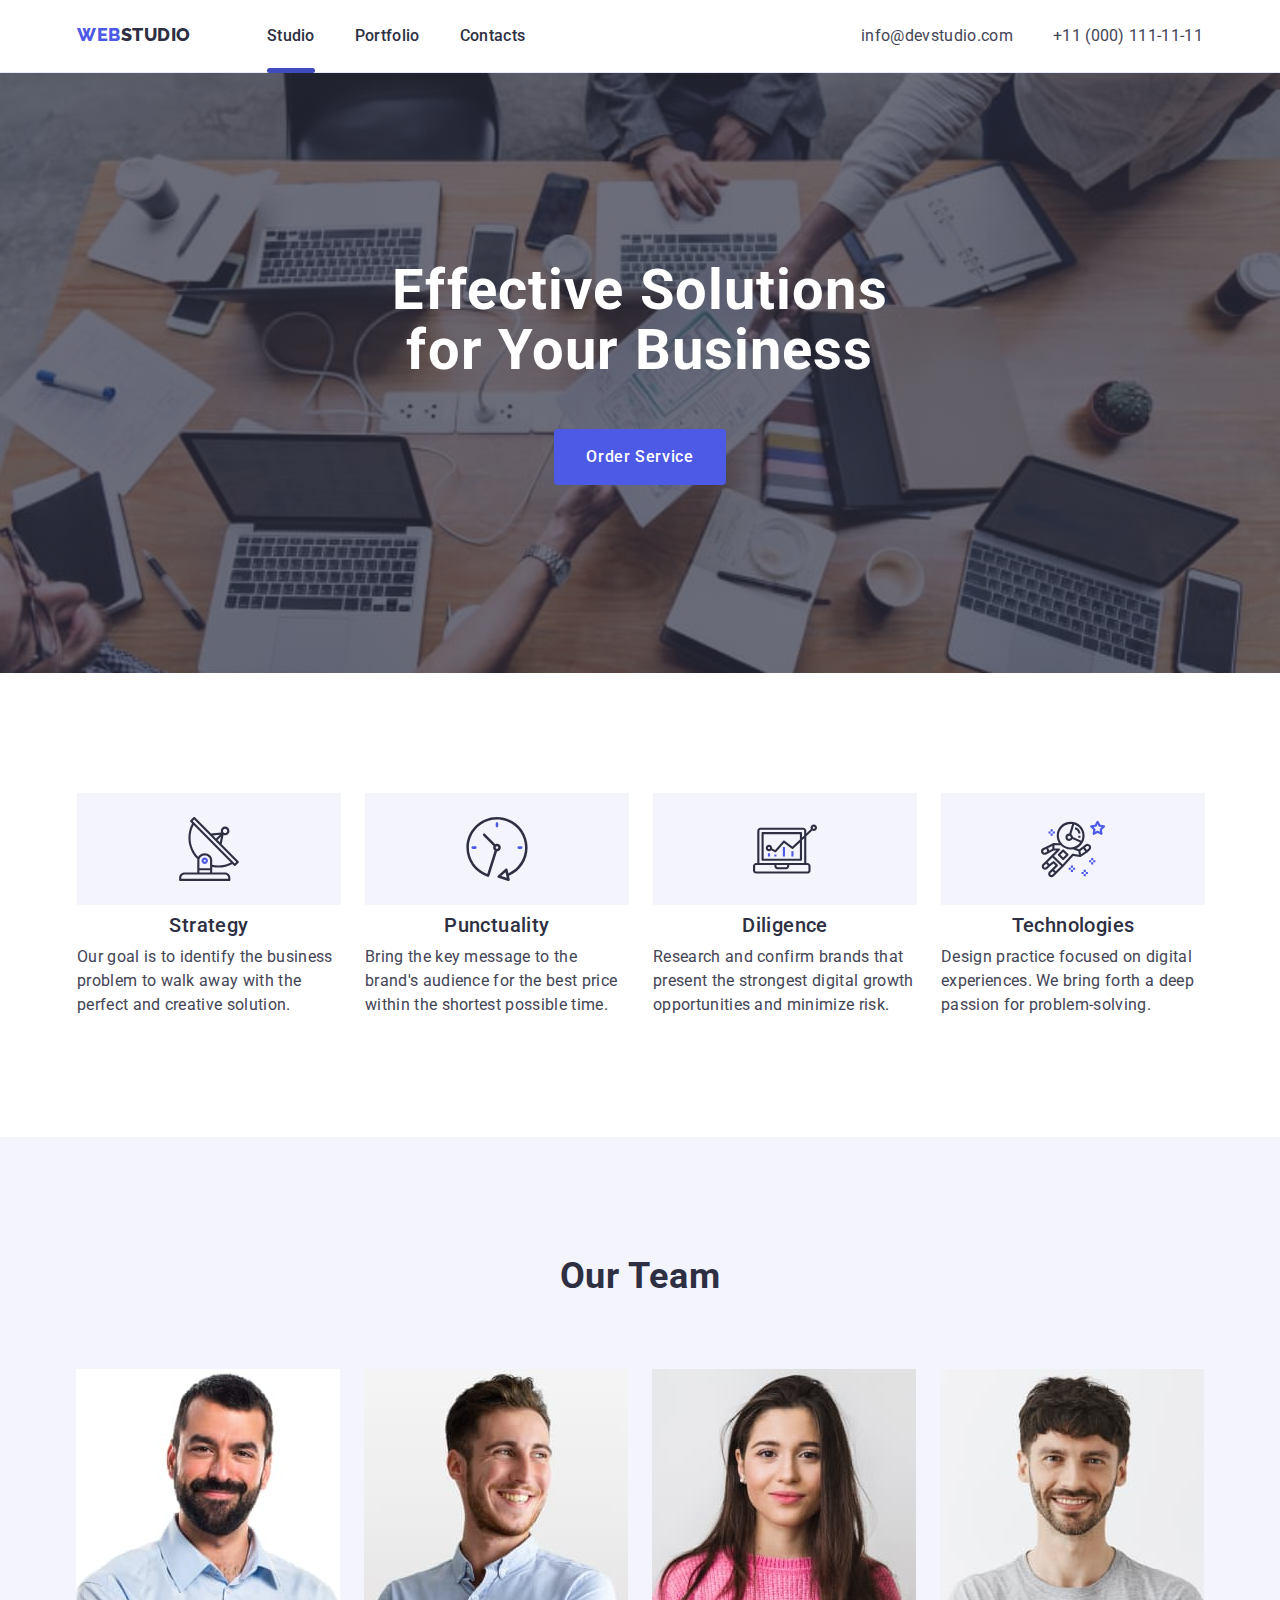
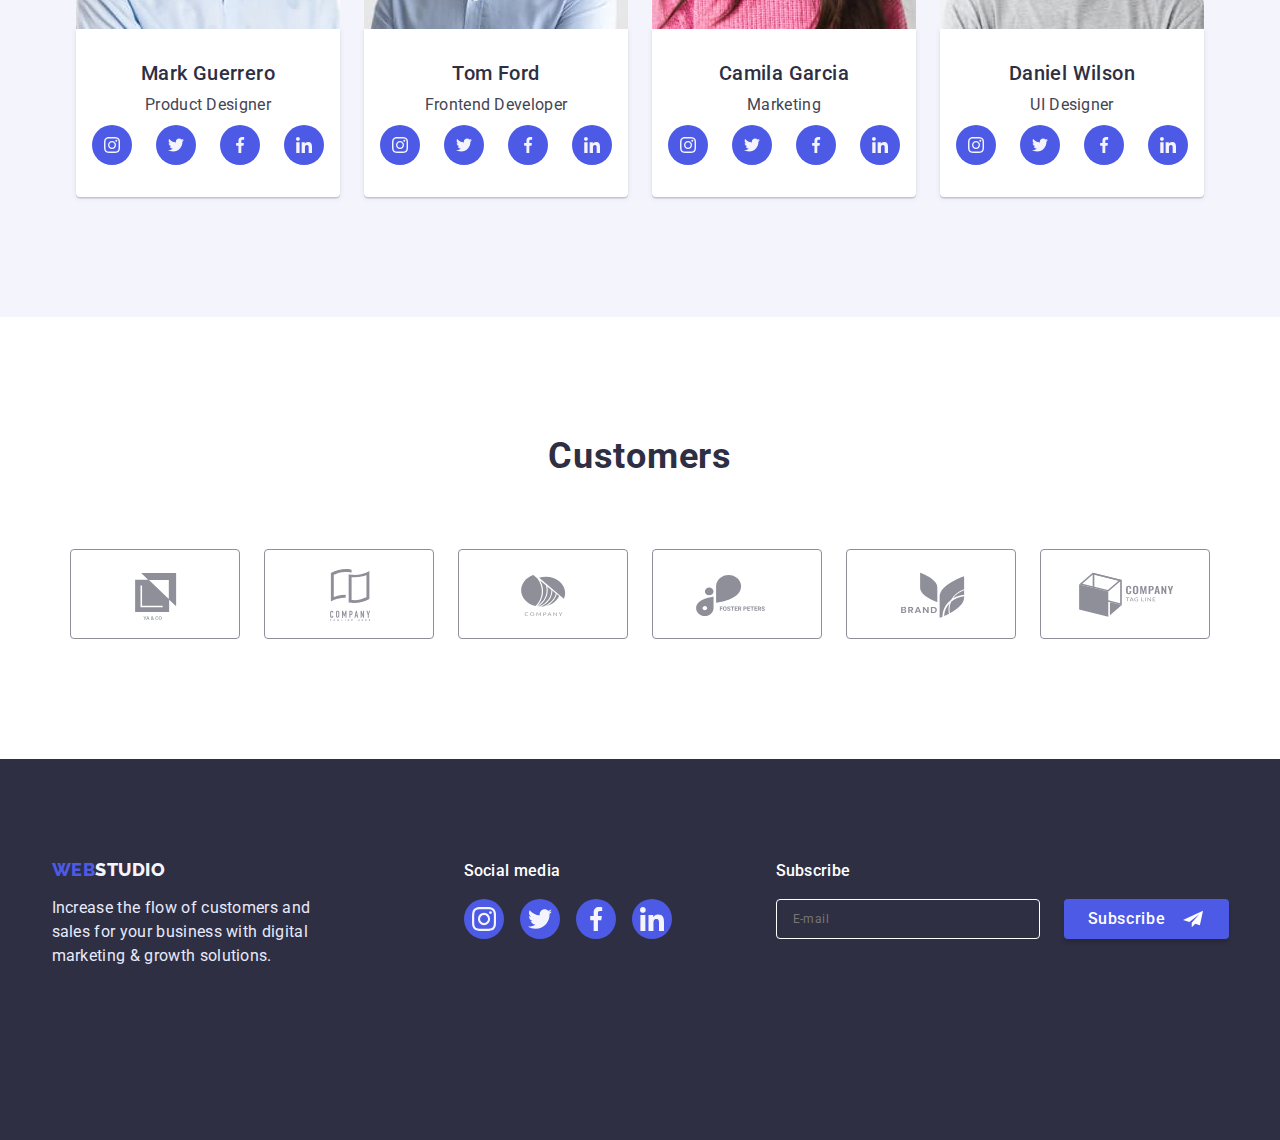
==== commit 45b2938e: "Update index.html" ====
--- a/index.html
+++ b/index.html
@@ -174,7 +174,7 @@
         </section>
         <!-- Section Our team -->
         <section class="team">
-            <div class="container team-container">
+            <div class="container">
                 <h2 class="team-title">Our Team</h2>
                 <ul class="team-list list">
                     <li class="team-list-item">
@@ -376,9 +376,7 @@
             <div class="logo-wrap">
                 <a class="footer-logo link" href="./index.html">Web<span class="footer-color">Studio</span></a>
                 <p class="footer-text">Increase the flow of customers and sales for your business with digital marketing
-                    &
-                    growth
-                    solutions.</p>
+                    & growth solutions.</p>
             </div>
             <div class="social-wrap">
                 <p class="social-text">Social media</p>
--- a/css/styles.css
+++ b/css/styles.css
@@ -657,13 +657,14 @@
 }
 
 .team-list-item {
-  /* width: 264px; */
   margin-left: 0;
   margin-right: 0;
 }
 
-.team-list-item:not(:last-child) {
-  margin-bottom: 72px;
+@media screen and (max-width: 767px) {
+  .team-list-item:not(:last-child) {
+    margin-bottom: 72px;
+  }
 }
 
 .team-photo {
@@ -730,15 +731,8 @@
     display: flex;
     flex-wrap: wrap;
     justify-content: center;
-    gap: 0 24px;
-  }
-
-  .team-list-item:not(:last-child) {
-    margin-bottom: 0;
-  }
-
-  .team-list-item:nth-child(-n + 2) {
-    margin-bottom: 64px;
+    column-gap: 24px;
+    row-gap: 72px;
   }
 }
 
@@ -750,17 +744,9 @@
 
   .team-list {
     display: flex;
-    gap: 0 0;
-  }
-
-  .team-list-item:not(:last-child) {
-    margin-right: 24px;
-  }
-  .team-list-item:nth-child(-n + 2) {
-    margin-bottom: 0;
-  }
-}
-
+    flex-wrap: nowrap;
+  }
+}
 /*======== Section OUR TEAM end ========*/
 
 /* ======== Section CUSTOMERS====== */
@@ -770,12 +756,6 @@
   padding-bottom: 96px;
 }
 
-.customer-fild {
-  width: 428px;
-  align-items: center;
-  justify-content: center;
-}
-
 .customer-title {
   font-family: "Roboto", sans-serif;
   font-weight: 700;
@@ -792,18 +772,49 @@
   color: #2e2f42;
 }
 
-.customer-list {
-  display: flex;
-  flex-wrap: wrap;
-  padding: 0;
-}
-
-.customer-list-item:not(:last-child) {
-  margin-right: 16px;
-}
-
-.customer-list-item:nth-child(-n + 4) {
-  margin-bottom: 72px;
+.customer-list-item {
+  display: flex;
+  align-items: center;
+  justify-content: center;
+  border: 1px solid #8e8f99;
+  border-radius: 4px;
+  transition: border var(--transition);
+}
+
+.customer-list-item:hover,
+.customer-list-item:focus {
+  border: 1px solid var(--pressed-state-color);
+}
+
+.customer-icon {
+  transition: fill var(--transition);
+  fill: #8e8f99;
+}
+
+.customer-icon:hover,
+.customer-icon:focus {
+  fill: var(--pressed-state-color);
+}
+
+@media screen and (max-width: 767px) {
+  .customer-list {
+    display: flex;
+    flex-wrap: wrap;
+    padding: 0;
+  }
+
+  .customer-fild {
+    width: 428px;
+    align-items: center;
+    justify-content: center;
+  }
+  .customer-list-item:not(:last-child) {
+    margin-right: 16px;
+  }
+
+  .customer-list-item:nth-child(-n + 4) {
+    margin-bottom: 72px;
+  }
 }
 
 .customer-link {
@@ -822,6 +833,7 @@
     flex-wrap: wrap;
     justify-content: center;
     column-gap: 24px;
+    row-gap: 72px;
     align-items: center;
     padding: 0;
   }
@@ -830,13 +842,15 @@
     justify-content: center;
   }
 
-  /* .customer-list-item:nth-child(-n + 4) {
-    margin-bottom: 0;
-  } */
-
-  /* .customer-list-item:nth-child(-n + 3) {
-    margin-bottom: 72px;
-  } */
+  .customer-link {
+    width: 168px;
+    height: 88px;
+  }
+
+  .customer-icon {
+    width: 168px;
+    height: 88px;
+  }
 }
 
 @media screen and (min-width: 1158px) {
@@ -849,36 +863,9 @@
     display: flex;
     justify-content: center;
     align-items: center;
-    gap: 24px;
-  }
-}
-
-.customer-list-item {
-  display: flex;
-  align-items: center;
-  justify-content: center;
-  border: 1px solid #8e8f99;
-  border-radius: 4px;
-  transition: border var(--transition);
-}
-
-.customer-list-item:hover,
-.customer-list-item:focus {
-  border: 1px solid var(--pressed-state-color);
-}
-
-/* .customer-list-item:nth-child(-n + 3) {
-  margin-bottom: 0;
-} */
-
-.customer-icon {
-  transition: fill var(--transition);
-  fill: #8e8f99;
-}
-
-.customer-icon:hover,
-.customer-icon:focus {
-  fill: var(--pressed-state-color);
+    flex-wrap: nowrap;
+    gap: 24p;
+  }
 }
 
 /* ======== Section CUSTOMERS end====== */
@@ -1058,6 +1045,7 @@
     display: flex;
     justify-content: center;
     flex-wrap: wrap;
+    min-width: 768px;
     gap: 0 24px;
   }
 
@@ -1364,22 +1352,18 @@
 /* -------PORTFOLIO PAGE--------- */
 
 .portfolio {
-  padding-top: 96px;
-  padding-bottom: 120px;
+  padding-top: 48px;
+  padding-bottom: 48px;
 }
 
 /*======== Filter ======== */
 
 .filter-list {
   display: flex;
-  justify-content: center;
-
+  flex-wrap: wrap;
   margin-top: 0;
-  margin-bottom: 72px;
-}
-
-.filter-item:not(:last-child) {
-  margin-right: 24px;
+  margin-bottom: 48px;
+  width: 236px;
 }
 
 .filter-button {
@@ -1411,6 +1395,49 @@
   color: #e7e9fc;
   background-color: var(--pressed-state-color);
 }
+
+/* 
+.filter-list {
+  display: flex;
+  justify-content: center;
+
+  margin-top: 0;
+  margin-bottom: 72px;
+} */
+
+/* .filter-item:not(:last-child) {
+  margin-right: 24px;
+} */
+
+/* .filter-button {
+  font-family: "Roboto", sans-serif;
+  font-weight: 500;
+  font-size: 16px;
+  line-height: 1.5;
+  letter-spacing: 0.04em;
+  cursor: pointer;
+  display: block;
+
+  padding-top: 12px;
+  padding-bottom: 12px;
+  padding-left: 24px;
+  padding-right: 24px;
+  border: none;
+  border-radius: 4px;
+
+  color: var(--primary-brand-color);
+  transition: color var(--transition), background-color var(--transition),
+    box-shadow var(--transition);
+} */
+
+/* .filter-button:hover,
+.filter-button:focus {
+  box-shadow: 0px 3px 1px rgba(0, 0, 0, 0.1), 0px 2px 1px rgba(0, 0, 0, 0.08),
+    0px 2px 2px rgba(0, 0, 0, 0.12);
+
+  color: #e7e9fc;
+  background-color: var(--pressed-state-color);
+} */
 
 /*======== Filter ======== */
 
@@ -1515,7 +1542,6 @@
 .item-link:focus .overlay {
   transform: translate(0, 0);
 }
-
 /* ------Overlay------------ */
 
-/*========= Works list ======== */
+/* =========Works list end======== */
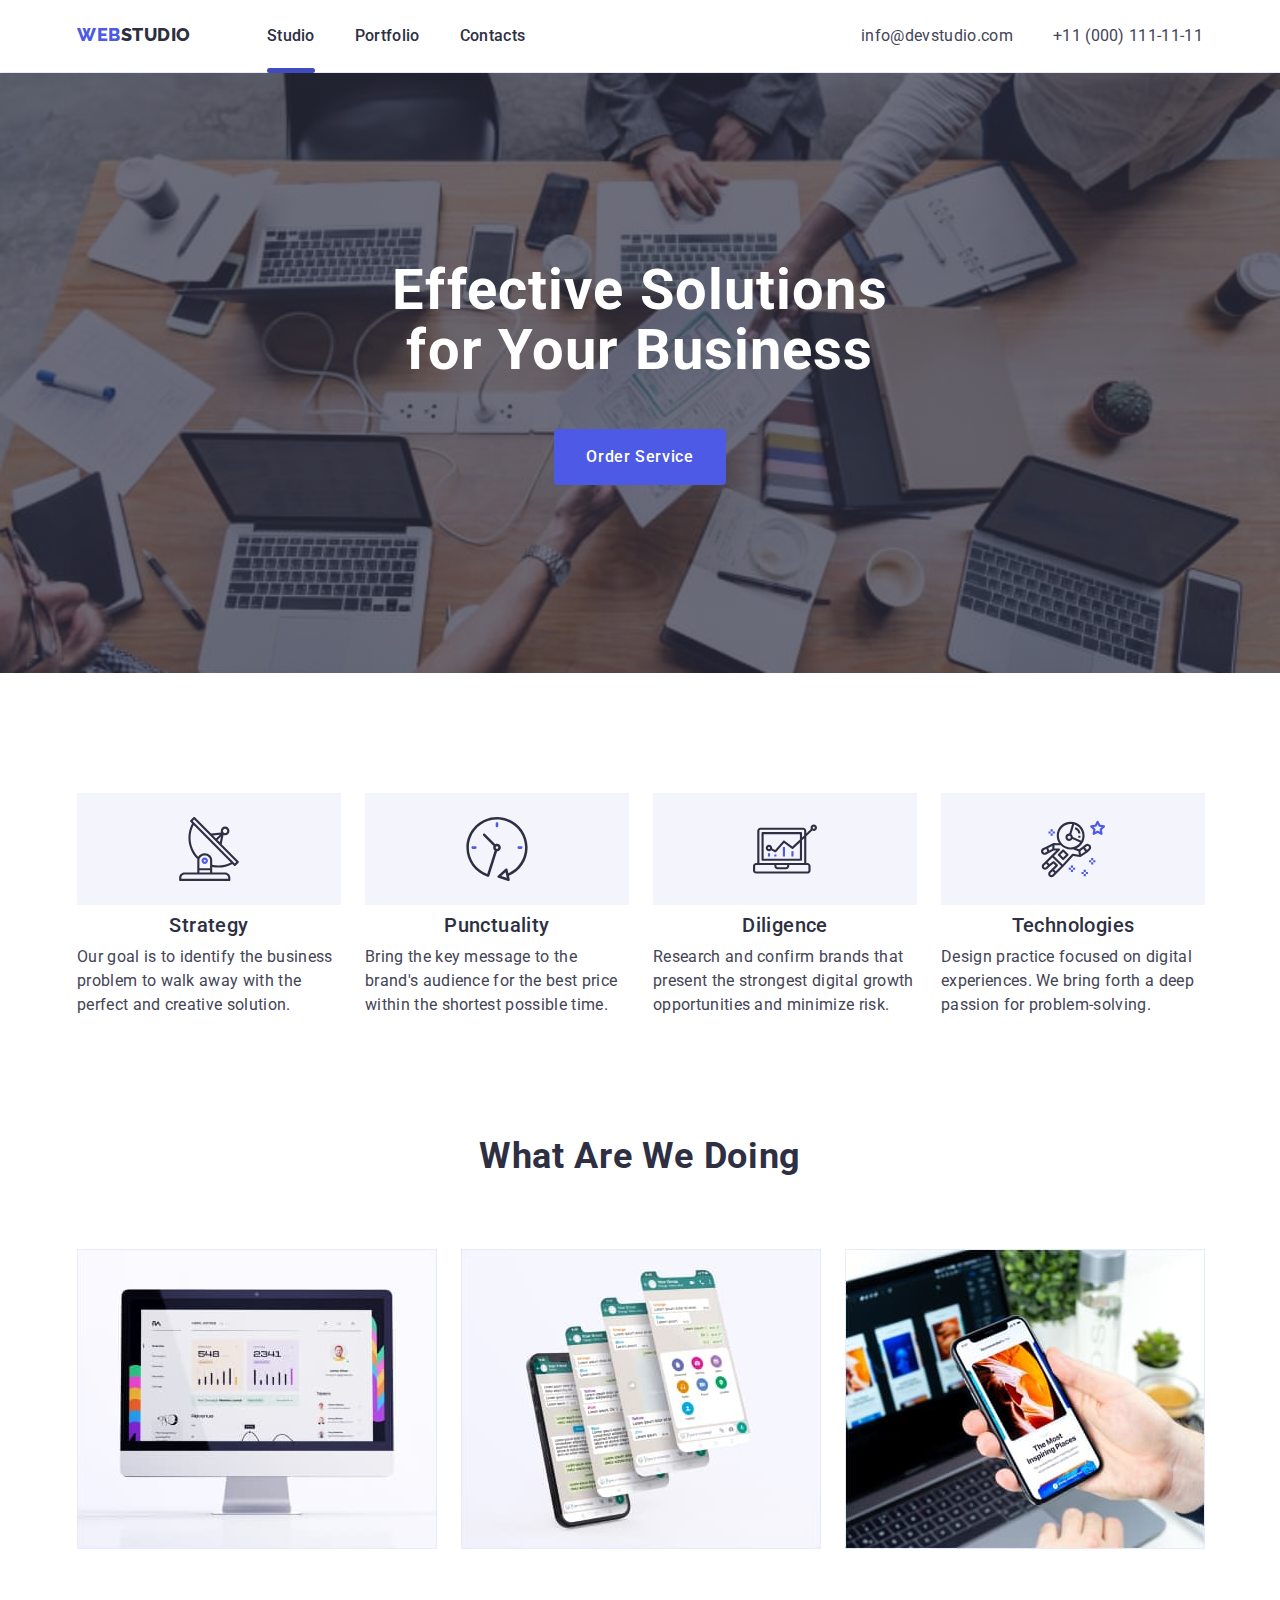
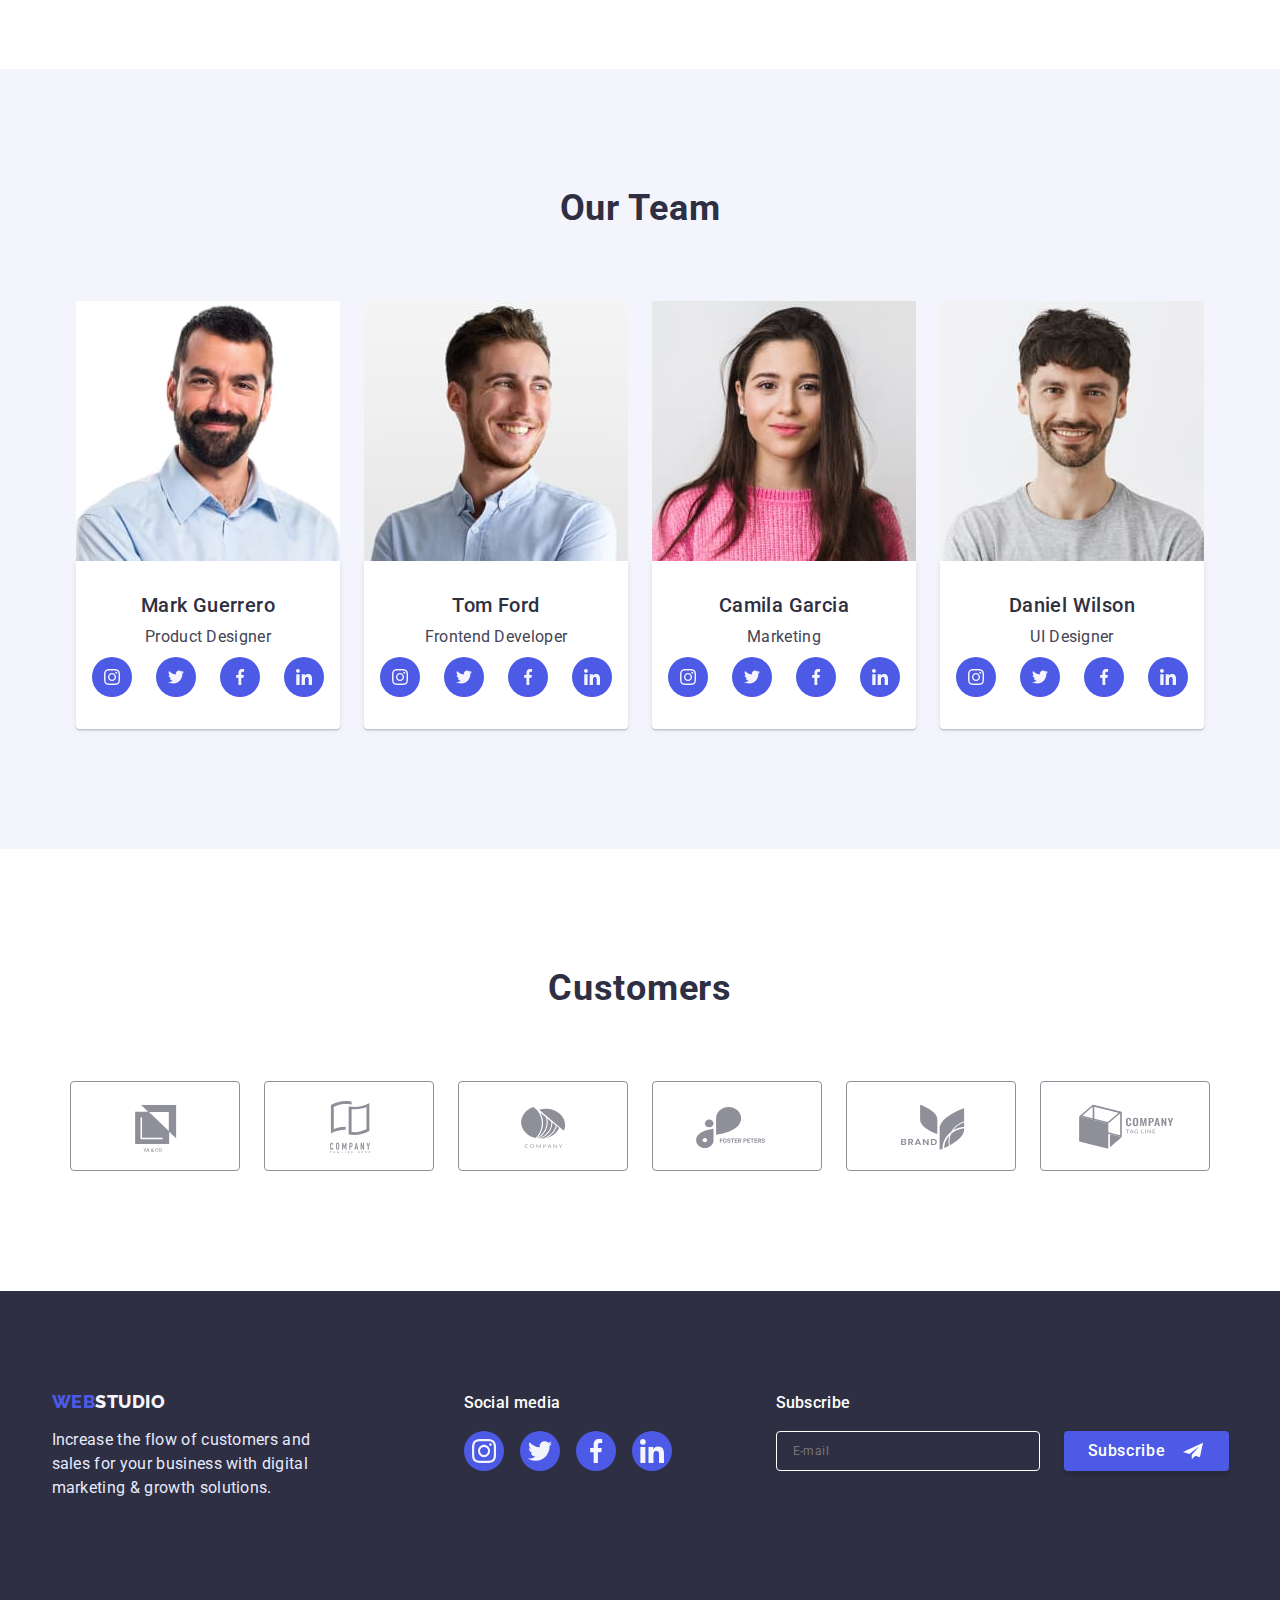
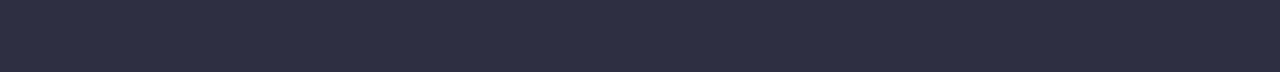
==== commit 4ce53a11: "Update index.html" ====
--- a/index.html
+++ b/index.html
@@ -163,12 +163,14 @@
             <div class="container">
                 <h2 class="work-title">What are we doing</h2>
                 <ul class="work-list list">
-                    <li class="work-img"><img class="img" src="./images/img-1.jpg" alt="Computer monitor" width="360">
-                    </li>
-                    <li class="work-img"><img class="img" src="./images/img-2.jpg" alt="Mobile app image" width="360">
-                    </li>
-                    <li class="work-img"><img class="img" src="./images/img-3.jpg" alt="Responsive website design image"
-                            width="360"></li>
+                    <li class="work-img"><img class="img" srcset="./images/img-1.jpg 1x, ./images/img 1@2x.jpg 2x"
+                            src="./images/img-1.jpg" alt="Computer monitor" width="360">
+                    </li>
+                    <li class="work-img"><img class="img" srcset="./images/img-2.jpg 1x, ./images/img 2@2x.jpg 2x"
+                            src="./images/img-2.jpg" alt="Mobile app image" width="360">
+                    </li>
+                    <li class="work-img"><img class="img" srcset="./images/img-3.jpg 1x, ./images/img 3@2x.jpg 2x"
+                            src="./images/img-3.jpg" alt="Responsive website design image" width="360"></li>
                 </ul>
             </div>
         </section>
@@ -179,7 +181,7 @@
                 <ul class="team-list list">
                     <li class="team-list-item">
                         <img class="team-photo"
-                            srcset="./images/Mark Guerrero-mobile.jpg 1x, ./images/Mark Guerrero-mobile@2x 2x"
+                            srcset="./images/Mark Guerrero-mobile.jpg 1x, ./images/Mark Guerrero-mobile@2x.jpg 2x"
                             src="./images/Marc-Guerrero.jpg" alt="Photo by Mark Guerrero" width="264">
                         <div class="team-name">
                             <h3 class="team-subtitle">Mark Guerrero</h3>
@@ -217,7 +219,8 @@
                         </div>
                     </li>
                     <li class="team-list-item">
-                        <img class="team-photo" srcset="./images/Tom Ford-mobile.jpg 1x, ./images/Tom Ford-mobile@2x 2x"
+                        <img class="team-photo"
+                            srcset="./images/Tom Ford-mobile.jpg 1x, ./images/Tom Ford-mobile@2x.jpg 2x"
                             src="./images/Tom Ford-mobile.jpg" alt="Tom Ford photo" width="264">
                         <div class="team-name">
                             <h3 class="team-subtitle">Tom Ford</h3>
@@ -256,7 +259,7 @@
                     </li>
                     <li class="team-list-item">
                         <img class="team-photo"
-                            srcset="./images/Camila Garcia-mobile.jpg 1x, ./images/Camila Garcia-mobila@2x 2x"
+                            srcset="./images/Camila Garcia-mobile.jpg 1x, ./images/Camila Garcia-mobila@2x.jpg 2x"
                             src="./images/Camila Garcia-mobile.jpg" alt="Camila Garcia photo" width="264">
                         <div class="team-name">
                             <h3 class="team-subtitle">Camila Garcia</h3>
--- a/css/styles.css
+++ b/css/styles.css
@@ -586,8 +586,10 @@
 
 /* ======= Section WORK ======== */
 
-.work {
-  display: none;
+@media screen and (max-width: 1151px) {
+  .work {
+    display: none;
+  }
 }
 
 @media screen and (min-width: 1158px) {
@@ -1363,7 +1365,7 @@
   flex-wrap: wrap;
   margin-top: 0;
   margin-bottom: 48px;
-  width: 236px;
+  width: 263px;
 }
 
 .filter-button {
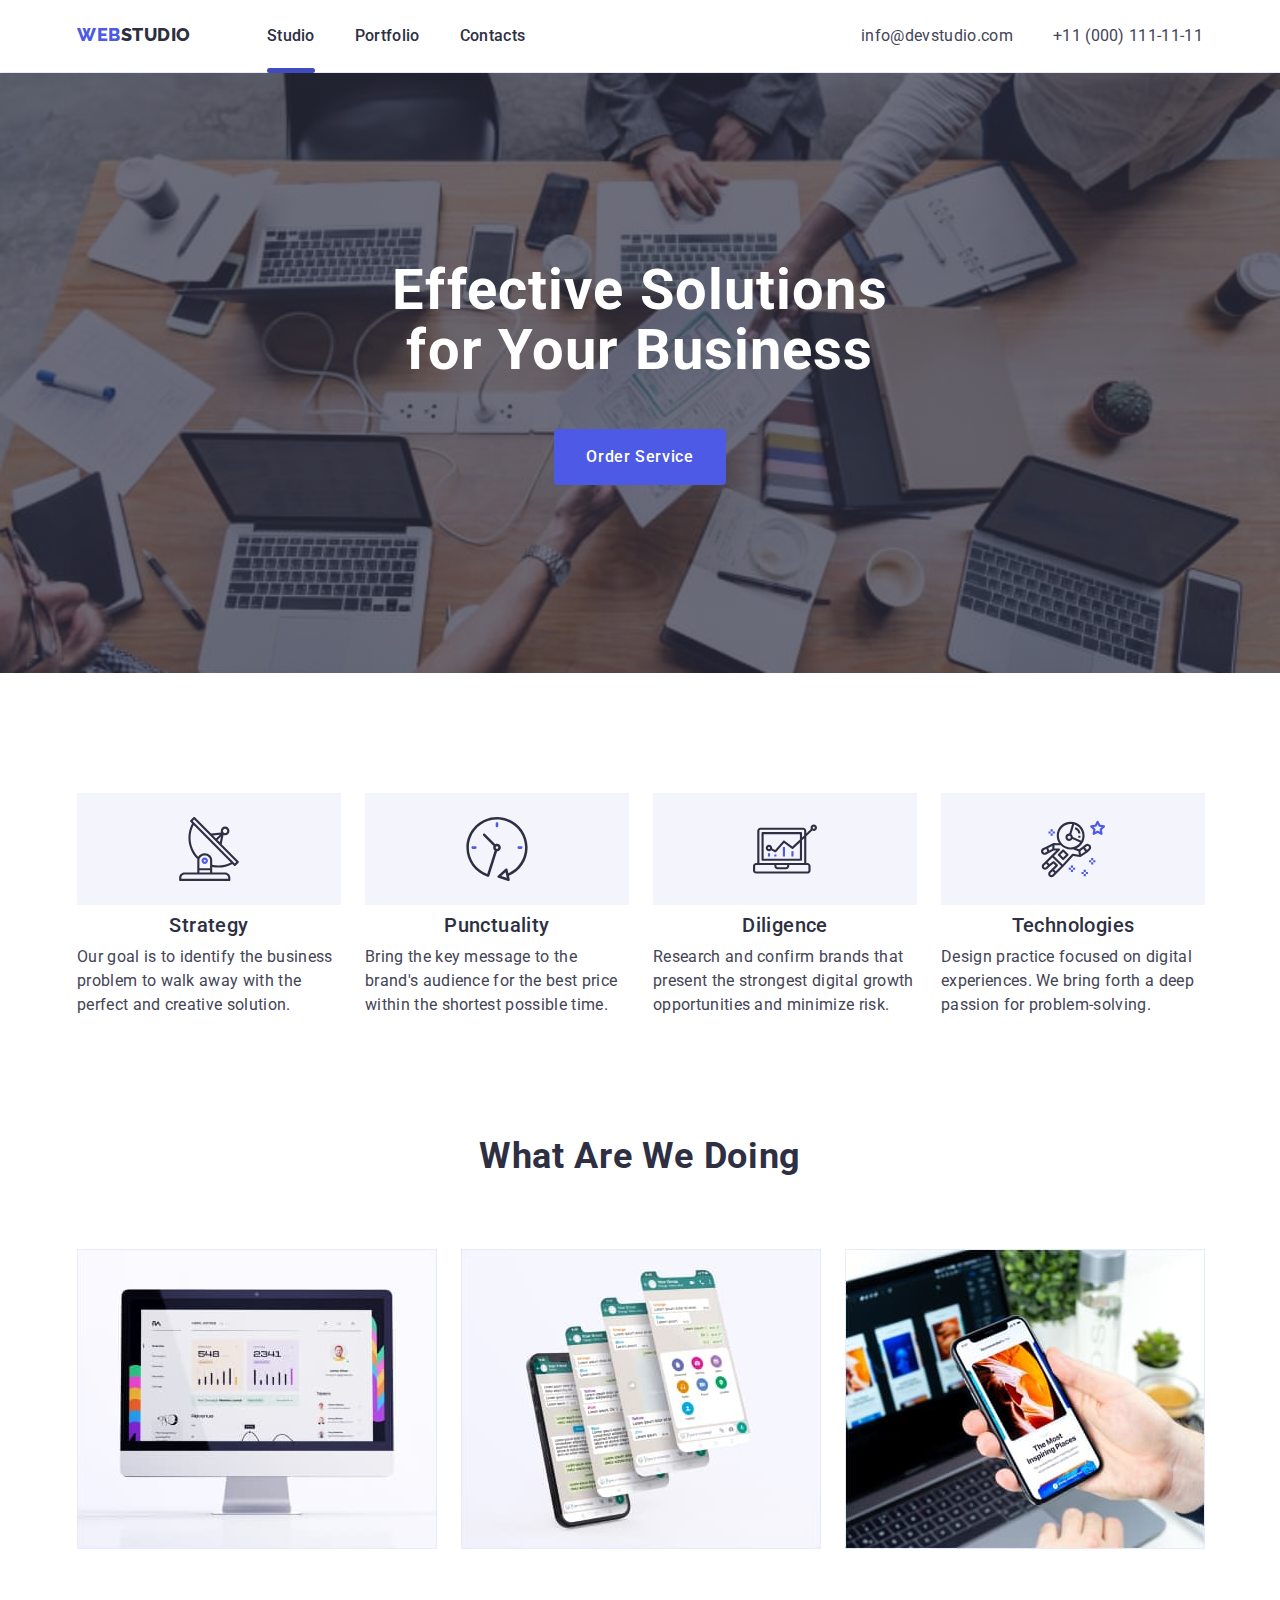
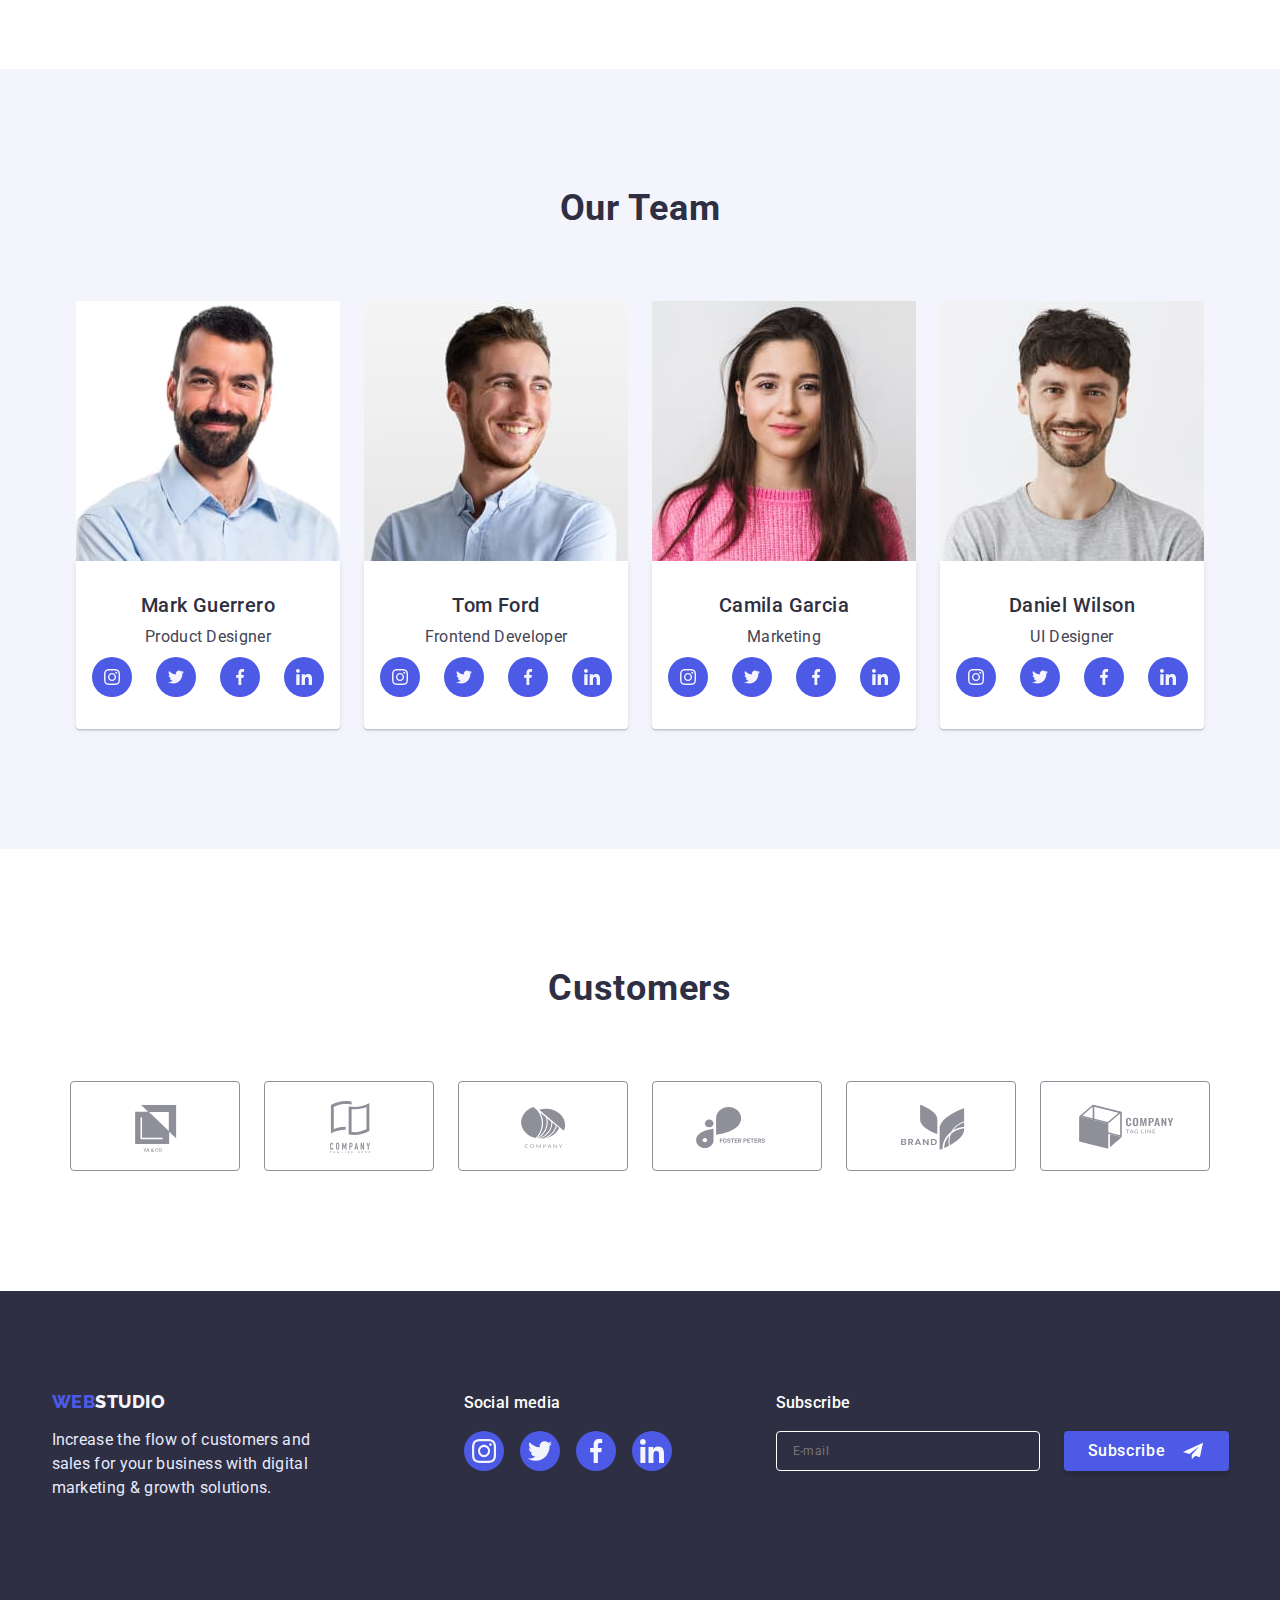
==== commit 30c36a96: "Update index.html" ====
--- a/index.html
+++ b/index.html
@@ -49,47 +49,55 @@
                     height="8">
                     <use href="./images/sprite.svg#close-modal"></use>
                 </svg></button>
-            <ul class="mob-menu-list list">
-                <li class="mob-menu-item"><a class="mob-menu-link link current" href="./index.html">Studio</a></li>
-                <li class="mob-menu-item"><a class="mob-menu-link link" href="./portfolio.html">Portfolio</a></li>
-                <li class="mob-menu-item"><a class="mob-menu-link link" href="http://">Contacts</a></li>
-            </ul>
-            <ul class="mob-menu-adress-list list">
-                <li class="mob-menu-adress-item"><a class="mob-menu-adress-link link" href="tel:+110001111111">+11 (000)
-                        111-11-11</a></li>
-                <li class=" mob-menu-adress-item"><a class="mob-menu-adress-link link"
-                        href="mailto:info@devstudio.com"><span class="another">info@devstudio.com</span></a></li>
-            </ul>
-            <ul class="mob-menu-icon-list list">
-                <li class="mob-icon-list-item">
-                    <a class="mob-icon-link" href="">
-                        <svg class="mob-menu-link-icon" width="16" height="16">
-                            <use href="./images/sprite.svg#icon-instagram"></use>
-                        </svg>
-                    </a>
-                </li>
-                <li class="mob-icon-list-item">
-                    <a class="mob-icon-link" href="">
-                        <svg class="mob-menu-link-icon" width="16" height="16">
-                            <use href="./images/sprite.svg#icon-twitter"></use>
-                        </svg>
-                    </a>
-                </li>
-                <li class="mob-icon-list-item">
-                    <a class="mob-icon-link" href="">
-                        <svg class="mob-menu-link-icon" width="16" height="16">
-                            <use href="./images/sprite.svg#icon-facebook"></use>
-                        </svg>
-                    </a>
-                </li>
-                <li class="mob-icon-list-item">
-                    <a class="mob-icon-link" href="">
-                        <svg class="mob-menu-link-icon" width="16" height="16">
-                            <use href="./images/sprite.svg#icon-linkedin"></use>
-                        </svg>
-                    </a>
-                </li>
-            </ul>
+            <div class="menu-box">
+                <ul class="mob-menu-list list">
+                    <li class="mob-menu-item"><a class="mob-menu-link link current" href="./index.html">Studio</a>
+                    </li>
+                    <li class="mob-menu-item"><a class="mob-menu-link link" href="./portfolio.html">Portfolio</a>
+                    </li>
+                    <li class="mob-menu-item"><a class="mob-menu-link link" href="">Contacts</a></li>
+                </ul>
+            </div>
+            <div class="adres-box">
+                <ul class="mob-menu-adress-list list">
+                    <li class="mob-menu-adress-item"><a class="mob-menu-adress-link link" href="tel:+110001111111">+11
+                            (000)
+                            111-11-11</a></li>
+                    <li class=" mob-menu-adress-item"><a class="mob-menu-adress-link link"
+                            href="mailto:info@devstudio.com"><span class="another">info@devstudio.com</span></a>
+                    </li>
+                </ul>
+                <ul class="mob-menu-icon-list list">
+                    <li class="mob-icon-list-item">
+                        <a class="mob-icon-link" href="">
+                            <svg class="mob-menu-link-icon" width="16" height="16">
+                                <use href="./images/sprite.svg#icon-instagram"></use>
+                            </svg>
+                        </a>
+                    </li>
+                    <li class="mob-icon-list-item">
+                        <a class="mob-icon-link" href="">
+                            <svg class="mob-menu-link-icon" width="16" height="16">
+                                <use href="./images/sprite.svg#icon-twitter"></use>
+                            </svg>
+                        </a>
+                    </li>
+                    <li class="mob-icon-list-item">
+                        <a class="mob-icon-link" href="">
+                            <svg class="mob-menu-link-icon" width="16" height="16">
+                                <use href="./images/sprite.svg#icon-facebook"></use>
+                            </svg>
+                        </a>
+                    </li>
+                    <li class="mob-icon-list-item">
+                        <a class="mob-icon-link" href="">
+                            <svg class="mob-menu-link-icon" width="16" height="16">
+                                <use href="./images/sprite.svg#icon-linkedin"></use>
+                            </svg>
+                        </a>
+                    </li>
+                </ul>
+            </div>
         </div>
     </header>
     <main>
@@ -163,14 +171,27 @@
             <div class="container">
                 <h2 class="work-title">What are we doing</h2>
                 <ul class="work-list list">
-                    <li class="work-img"><img class="img" srcset="./images/img-1.jpg 1x, ./images/img 1@2x.jpg 2x"
-                            src="./images/img-1.jpg" alt="Computer monitor" width="360">
-                    </li>
-                    <li class="work-img"><img class="img" srcset="./images/img-2.jpg 1x, ./images/img 2@2x.jpg 2x"
-                            src="./images/img-2.jpg" alt="Mobile app image" width="360">
-                    </li>
-                    <li class="work-img"><img class="img" srcset="./images/img-3.jpg 1x, ./images/img 3@2x.jpg 2x"
-                            src="./images/img-3.jpg" alt="Responsive website design image" width="360"></li>
+                    <li class="work-img">
+                        <picture>
+                            <source media="(min-width: 1158px)"
+                                srcset="./images/img-1.jpg 1x, ./images/img-1@2x.jpg 2x">
+                            <img class="img" src="./images/img-1.jpg" alt="Computer monitor" width="360">
+                        </picture>
+                    </li>
+                    <li class="work-img">
+                        <picture>
+                            <source media="(min-width: 1158px)" srcset="./images/img-2.jpg 1x,
+                                ./images/img-2@2x.jpg 2x">
+                            <img class="img" src="./images/img-2.jpg" alt="Mobile app image" width="360">
+                        </picture>
+                    </li>
+                    <li class="work-img">
+                        <picture>
+                            <source media="(min-width: 1158px)"
+                                srcset="./images/img-3.jpg 1x, ./images/img-3@2x.jpg 2x">
+                            <img class="img" src="./images/img-3.jpg" alt="Responsive website design image" width="360">
+                        </picture>
+                    </li>
                 </ul>
             </div>
         </section>
@@ -180,9 +201,22 @@
                 <h2 class="team-title">Our Team</h2>
                 <ul class="team-list list">
                     <li class="team-list-item">
-                        <img class="team-photo"
-                            srcset="./images/Mark Guerrero-mobile.jpg 1x, ./images/Mark Guerrero-mobile@2x.jpg 2x"
-                            src="./images/Marc-Guerrero.jpg" alt="Photo by Mark Guerrero" width="264">
+                        <picture>
+                            <source
+                                srcset="./images/Mark Guerrero-mobile.jpg 1x, ./images/Mark Guerrero-mobile@2x.jpg 2x"
+                                media="(min-width: 320px)">
+                            <source
+                                srcset="./images/Mark Guerrero-mobile.jpg 1x, ./images/Mark Guerrero-mobile@2x.jpg 2x"
+                                media="(min-width: 428px)">
+                            <source
+                                srcset="./images/Mark Guerrero-mobile.jpg 1x, ./images/Mark Guerrero-mobile@2x.jpg 2x"
+                                media="(min-width: 768px)">
+                            <source
+                                srcset="./images/Mark Guerrero-mobile.jpg 1x, ./images/Mark Guerrero-mobile@2x.jpg 2x"
+                                media="(min-width: 1158px)">
+                            <img class="team-photo" src="./images/Marc-Guerrero.jpg" alt="Photo by Mark Guerrero"
+                                width="264">
+                        </picture>
                         <div class="team-name">
                             <h3 class="team-subtitle">Mark Guerrero</h3>
                             <p class="team-text">Product Designer</p>
@@ -219,9 +253,18 @@
                         </div>
                     </li>
                     <li class="team-list-item">
-                        <img class="team-photo"
-                            srcset="./images/Tom Ford-mobile.jpg 1x, ./images/Tom Ford-mobile@2x.jpg 2x"
-                            src="./images/Tom Ford-mobile.jpg" alt="Tom Ford photo" width="264">
+                        <picture>
+                            <source media="(min-width: 320px)"
+                                srcset="./images/Tom Ford-mobile.jpg 1x, ./images/Tom Ford-mobile@2x.jpg 2x">
+                            <source media="(min-width: 428px)"
+                                srcset="./images/Tom Ford-mobile.jpg 1x, ./images/Tom Ford-mobile@2x.jpg 2x">
+                            <source media="(min-width: 768px)"
+                                srcset="./images/Tom Ford-mobile.jpg 1x, ./images/Tom Ford-mobile@2x.jpg 2x">
+                            <source media="(min-width: 1158px)"
+                                srcset="./images/Tom Ford-mobile.jpg 1x, ./images/Tom Ford-mobile@2x.jpg 2x">
+                            <img class="team-photo" src="./images/Tom Ford-mobile.jpg" alt="Tom Ford photo" width="264">
+                        </picture>
+
                         <div class="team-name">
                             <h3 class="team-subtitle">Tom Ford</h3>
                             <p class="team-text">Frontend Developer</p>
@@ -258,9 +301,19 @@
                         </div>
                     </li>
                     <li class="team-list-item">
-                        <img class="team-photo"
-                            srcset="./images/Camila Garcia-mobile.jpg 1x, ./images/Camila Garcia-mobila@2x.jpg 2x"
-                            src="./images/Camila Garcia-mobile.jpg" alt="Camila Garcia photo" width="264">
+                        <picture>
+                            <source media="(min-width: 320px)"
+                                srcset="./images/Camila Garcia-mobile.jpg 1x, ./images/Camila Garcia-mobila@2x.jpg 2x">
+                            <source media="(min-width: 428px)"
+                                srcset="./images/Camila Garcia-mobile.jpg 1x, ./images/Camila Garcia-mobila@2x.jpg 2x">
+                            <source media="(min-width: 768px)"
+                                srcset="./images/Camila Garcia-mobile.jpg 1x, ./images/Camila Garcia-mobila@2x.jpg 2x">
+                            <source media="(min-width: 1158px)"
+                                srcset="./images/Camila Garcia-mobile.jpg 1x, ./images/Camila Garcia-mobila@2x.jpg 2x">
+                            <img class="team-photo" src="./images/Camila Garcia-mobile.jpg" alt="Camila Garcia photo"
+                                width="264">
+                        </picture>
+
                         <div class="team-name">
                             <h3 class="team-subtitle">Camila Garcia</h3>
                             <p class="team-text">Marketing</p>
@@ -297,9 +350,19 @@
                         </div>
                     </li>
                     <li class="team-list-item">
-                        <img class="team-photo"
-                            srcset="./images/Daniel Wilson-mobile.jpg 1x, ./images/Daniel Wilson-mobile@2x 2x"
-                            src="./images/Daniel Wilson-mobile.jpg" alt="Daniel Wilson photo" width="264">
+                        <picture>
+                            <source media="(min-width: 320px)"
+                                srcset="./images/Daniel Wilson-mobile.jpg 1x, ./images/Daniel Wilson-mobile@2x 2x">
+                            <source media="(min-width: 428px)"
+                                srcset="./images/Daniel Wilson-mobile.jpg 1x, ./images/Daniel Wilson-mobile@2x 2x">
+                            <source media="(min-width: 768px)"
+                                srcset="./images/Daniel Wilson-mobile.jpg 1x, ./images/Daniel Wilson-mobile@2x 2x">
+                            <source media="(min-width: 1158px)"
+                                srcset="./images/Daniel Wilson-mobile.jpg 1x, ./images/Daniel Wilson-mobile@2x 2x">
+                            <img class="team-photo" src="./images/Daniel Wilson-mobile.jpg" alt="Daniel Wilson photo"
+                                width="264">
+                        </picture>
+
                         <div class="team-name">
                             <h3 class="team-subtitle">Daniel Wilson</h3>
                             <p class="team-text">UI Designer</p>
--- a/css/styles.css
+++ b/css/styles.css
@@ -60,9 +60,18 @@
 /* ===============COMPONENTS====================== */
 
 .container {
+  width: 100%;
   padding-left: 16px;
   padding-right: 16px;
 }
+
+/* @media screen and (min-windth: 320px) {
+  .container {
+    width: 320px;
+    margin-left: auto;
+    margin-right: auto;
+  }
+} */
 
 @media screen and (min-width: 428px) {
   .container {
@@ -151,7 +160,7 @@
   left: 0;
   z-index: 1000;
   width: 100%;
-  height: 100%;
+  height: 796px;
   padding-top: 80px;
   padding-left: 40px;
   background-color: white;
@@ -166,6 +175,10 @@
   opacity: 0;
   visibility: hidden;
   pointer-events: none;
+}
+
+.menu-box {
+  margin-bottom: 50px;
 }
 
 @media (min-width: 767px) {
@@ -189,10 +202,6 @@
   background-color: var(--primary-accent-color);
   border: 1px solid rgba(0, 0, 0, 0.1);
   border-radius: 50%;
-}
-
-.mob-menu-item {
-  margin-bottom: 284px;
 }
 
 .mob-menu-item:not(:last-child) {
@@ -386,7 +395,7 @@
   padding-bottom: 112px;
   text-align: center;
 
-  max-width: 428px;
+  /* max-width: 428px; */
   height: 432px;
   margin-left: auto;
   margin-right: auto;
@@ -441,7 +450,7 @@
 
 @media screen and (min-width: 768px) {
   .hero {
-    max-width: 768px;
+    /* max-width: 768px; */
     height: 436px;
 
     background-image: var(--grad-fon), url(../images/Dark-bg-tablet.jpg);
@@ -503,7 +512,7 @@
   margin: 0;
 
   font-family: "Roboto", sans-serif;
-  font-weight: 500;
+  font-weight: 400;
   font-size: 16px;
   line-height: 1.5;
   letter-spacing: 0.02em;
@@ -1091,10 +1100,12 @@
   }
 
   .logo-wrap {
+    margin-bottom: 0;
     margin-right: 120px;
   }
 
   .social-wrap {
+    margin-bottom: 0;
     margin-right: 80px;
   }
 
@@ -1247,6 +1258,7 @@
   padding-right: 16px;
   padding-top: 8px;
   padding-bottom: 8px;
+  resize: none;
   border: 1px solid rgba(46, 47, 66, 0.4);
   border-radius: 4px;
   transition: background-color var(--transition);
@@ -1363,9 +1375,18 @@
 .filter-list {
   display: flex;
   flex-wrap: wrap;
-  margin-top: 0;
+  justify-content: flex-start;
   margin-bottom: 48px;
-  width: 263px;
+}
+
+@media screen and (max-width: 767px) {
+  .filter-item {
+    margin-right: 24px;
+  }
+
+  .filter-item:nth-child(-n + 3) {
+    margin-bottom: 16px;
+  }
 }
 
 .filter-button {
@@ -1381,16 +1402,18 @@
   padding-bottom: 12px;
   padding-left: 24px;
   padding-right: 24px;
-  border: none;
+  border: 1px solid #e7e9fc;
   border-radius: 4px;
 
   color: var(--primary-brand-color);
+  background-color: var(--primary-bg-color);
   transition: color var(--transition), background-color var(--transition),
     box-shadow var(--transition);
 }
 
 .filter-button:hover,
 .filter-button:focus {
+  border: none;
   box-shadow: 0px 3px 1px rgba(0, 0, 0, 0.1), 0px 2px 1px rgba(0, 0, 0, 0.08),
     0px 2px 2px rgba(0, 0, 0, 0.12);
 
@@ -1398,50 +1421,15 @@
   background-color: var(--pressed-state-color);
 }
 
-/* 
-.filter-list {
-  display: flex;
-  justify-content: center;
-
-  margin-top: 0;
-  margin-bottom: 72px;
-} */
-
-/* .filter-item:not(:last-child) {
-  margin-right: 24px;
-} */
-
-/* .filter-button {
-  font-family: "Roboto", sans-serif;
-  font-weight: 500;
-  font-size: 16px;
-  line-height: 1.5;
-  letter-spacing: 0.04em;
-  cursor: pointer;
-  display: block;
-
-  padding-top: 12px;
-  padding-bottom: 12px;
-  padding-left: 24px;
-  padding-right: 24px;
-  border: none;
-  border-radius: 4px;
-
-  color: var(--primary-brand-color);
-  transition: color var(--transition), background-color var(--transition),
-    box-shadow var(--transition);
-} */
-
-/* .filter-button:hover,
-.filter-button:focus {
-  box-shadow: 0px 3px 1px rgba(0, 0, 0, 0.1), 0px 2px 1px rgba(0, 0, 0, 0.08),
-    0px 2px 2px rgba(0, 0, 0, 0.12);
-
-  color: #e7e9fc;
-  background-color: var(--pressed-state-color);
-} */
-
-/*======== Filter ======== */
+@media screen and (min-width: 768px) {
+  .filter-list {
+    flex-wrap: nowrap;
+    gap: 24px;
+    justify-content: center;
+  }
+}
+
+/*======== Filter end ======== */
 
 /*========= Works list ======== */
 
@@ -1450,16 +1438,56 @@
   flex-wrap: wrap;
 }
 
-.works-list-item:not(:nth-child(3n)) {
-  margin-right: 24px;
-}
-
-.works-list-item:not(:nth-last-child(-n + 3)) {
-  margin-bottom: 40px;
-}
-
-.item-link {
-  margin-bottom: 32px;
+@media screen and (max-width: 767px) {
+  .work-list {
+    max-width: 396px;
+  }
+
+  .works-list-item:not(:last-child) {
+    margin-bottom: 48px;
+  }
+}
+
+@media screen and (min-width: 768px) {
+  .work-list {
+    max-width: 736px;
+  }
+  .portfolio {
+    padding-top: 64px;
+    padding-bottom: 96px;
+  }
+}
+
+@media screen and (max-width: 1158px) {
+  .works-list-item {
+    width: 356px;
+  }
+  .works-list-item:not(:last-child) {
+    margin-bottom: 72px;
+  }
+  .works-list-item:nth-child(2n + 1) {
+    margin-right: 24px;
+  }
+}
+
+@media screen and (min-width: 1158px) {
+  .portfolio {
+    padding-top: 100px;
+    padding-bottom: 120px;
+  }
+
+  .work-list {
+    max-width: 1158px;
+  }
+
+  .works-list-item {
+    margin-top: 24px;
+    margin-bottom: 24px;
+  }
+
+  .item-link {
+    margin-bottom: 32px;
+  }
 }
 
 .item-img {
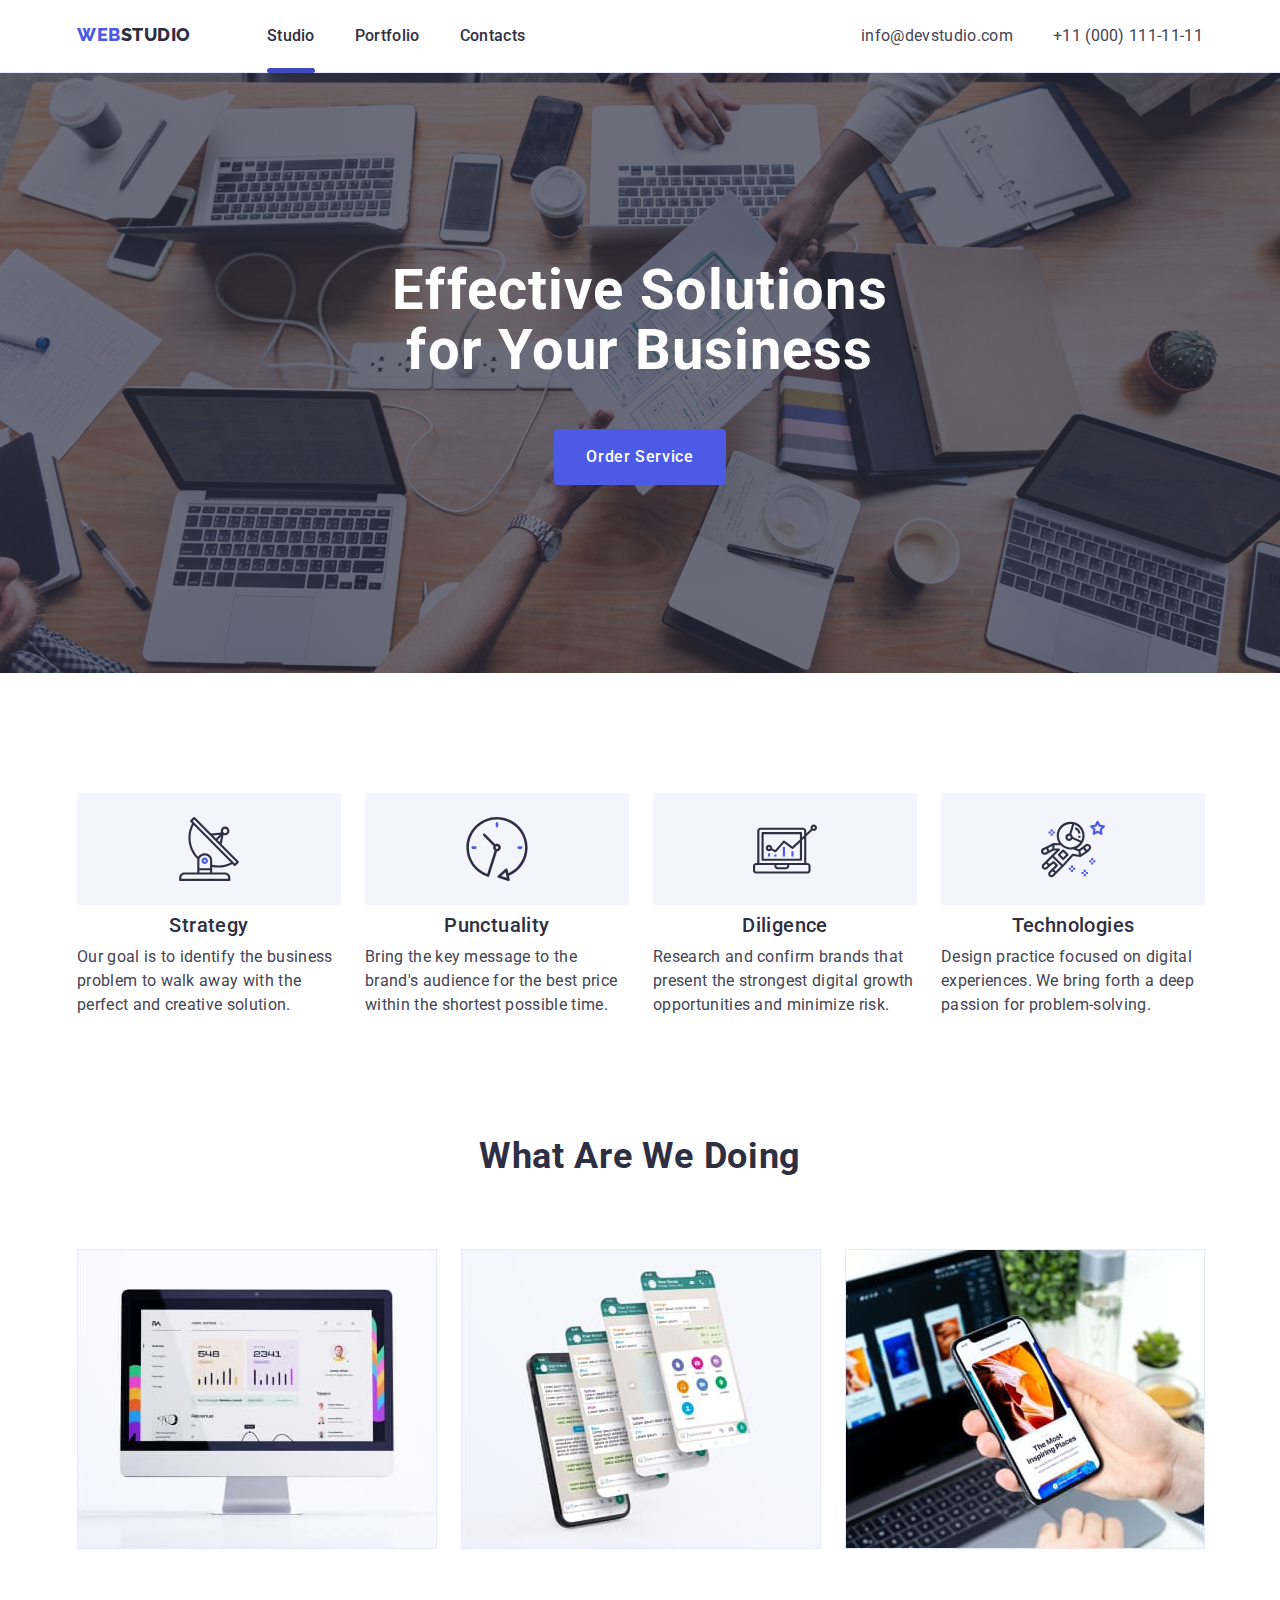
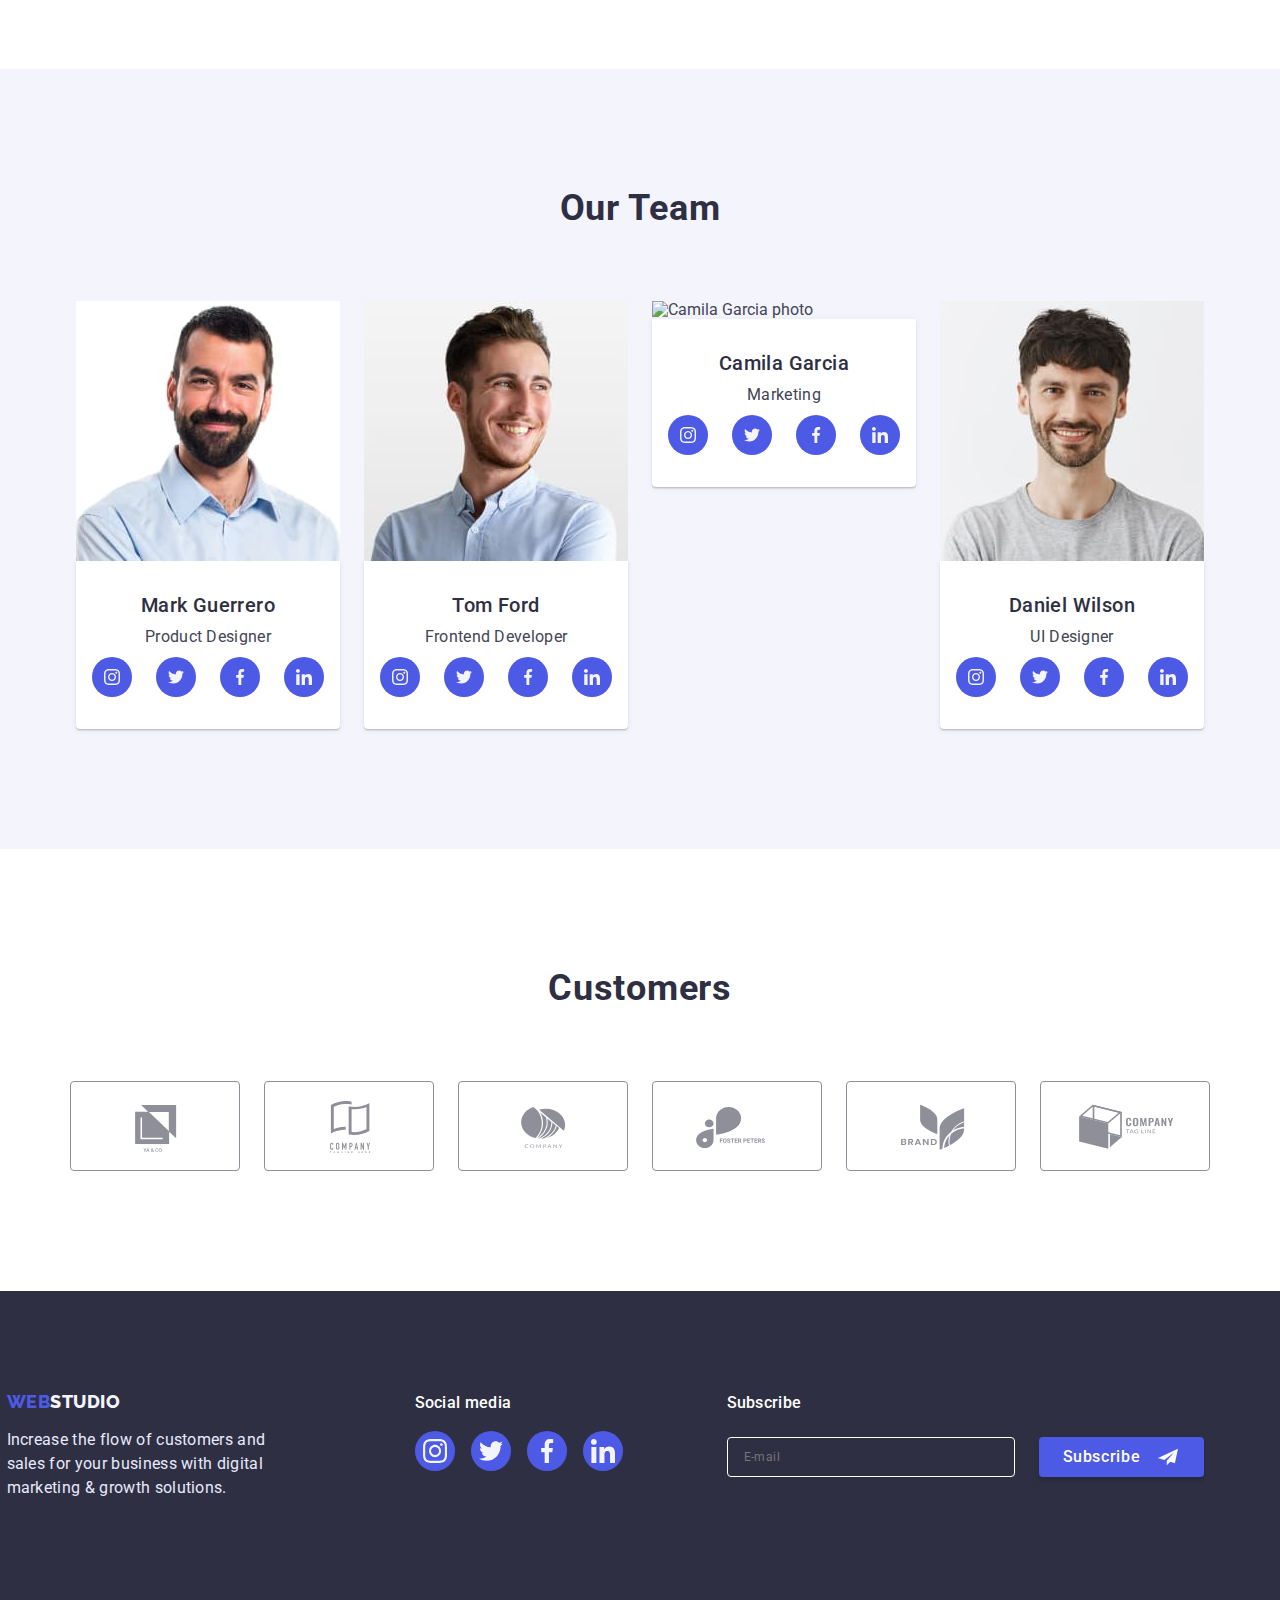
==== commit a2073a4a: "Update index.html" ====
--- a/index.html
+++ b/index.html
@@ -174,22 +174,22 @@
                     <li class="work-img">
                         <picture>
                             <source media="(min-width: 1158px)"
-                                srcset="./images/img-1.jpg 1x, ./images/img-1@2x.jpg 2x">
-                            <img class="img" src="./images/img-1.jpg" alt="Computer monitor" width="360">
+                                srcset="./images/img-1.jpg 1x, ./images/img_1@2x.jpg 2x">
+                            <img class="img" src="./images/img_1.jpg" alt="Computer monitor" width="360">
                         </picture>
                     </li>
                     <li class="work-img">
                         <picture>
-                            <source media="(min-width: 1158px)" srcset="./images/img-2.jpg 1x,
-                                ./images/img-2@2x.jpg 2x">
-                            <img class="img" src="./images/img-2.jpg" alt="Mobile app image" width="360">
+                            <source media="(min-width: 1158px)" srcset="./images/img_2.jpg 1x,
+                                ./images/img_2@2x.jpg 2x">
+                            <img class="img" src="./images/img_2.jpg" alt="Mobile app image" width="360">
                         </picture>
                     </li>
                     <li class="work-img">
                         <picture>
                             <source media="(min-width: 1158px)"
-                                srcset="./images/img-3.jpg 1x, ./images/img-3@2x.jpg 2x">
-                            <img class="img" src="./images/img-3.jpg" alt="Responsive website design image" width="360">
+                                srcset="./images/img-3.jpg 1x, ./images/img_3@2x.jpg 2x">
+                            <img class="img" src="./images/img_3.jpg" alt="Responsive website design image" width="360">
                         </picture>
                     </li>
                 </ul>
@@ -203,18 +203,18 @@
                     <li class="team-list-item">
                         <picture>
                             <source
-                                srcset="./images/Mark Guerrero-mobile.jpg 1x, ./images/Mark Guerrero-mobile@2x.jpg 2x"
+                                srcset="./images/Mark_Guerrero_mobile.jpg 1x, ./images/Mark_Guerrero_mobile@2x.jpg 2x"
                                 media="(min-width: 320px)">
                             <source
-                                srcset="./images/Mark Guerrero-mobile.jpg 1x, ./images/Mark Guerrero-mobile@2x.jpg 2x"
+                                srcset="./images/Mark_Guerrero_mobile.jpg 1x, ./images/Mark_Guerrero_mobile@2x.jpg 2x"
                                 media="(min-width: 428px)">
                             <source
-                                srcset="./images/Mark Guerrero-mobile.jpg 1x, ./images/Mark Guerrero-mobile@2x.jpg 2x"
+                                srcset="./images/Mark_Guerrero_mobile.jpg 1x, ./images/Mark_Guerrero_mobile@2x.jpg 2x"
                                 media="(min-width: 768px)">
                             <source
-                                srcset="./images/Mark Guerrero-mobile.jpg 1x, ./images/Mark Guerrero-mobile@2x.jpg 2x"
+                                srcset="./images/Mark_Guerrero-mobile.jpg 1x, ./images/Mark_Guerrero-mobile@2x.jpg 2x"
                                 media="(min-width: 1158px)">
-                            <img class="team-photo" src="./images/Marc-Guerrero.jpg" alt="Photo by Mark Guerrero"
+                            <img class="team-photo" src="./images/Marc_Guerrero.jpg" alt="Photo by Mark Guerrero"
                                 width="264">
                         </picture>
                         <div class="team-name">
@@ -255,14 +255,14 @@
                     <li class="team-list-item">
                         <picture>
                             <source media="(min-width: 320px)"
-                                srcset="./images/Tom Ford-mobile.jpg 1x, ./images/Tom Ford-mobile@2x.jpg 2x">
+                                srcset="./images/Tom_Ford_mobile.jpg 1x, ./images/Tom_Ford_mobile@2x.jpg 2x">
                             <source media="(min-width: 428px)"
-                                srcset="./images/Tom Ford-mobile.jpg 1x, ./images/Tom Ford-mobile@2x.jpg 2x">
+                                srcset="./images/Tom_Ford_mobile.jpg 1x, ./images/Tom_Ford_mobile@2x.jpg 2x">
                             <source media="(min-width: 768px)"
-                                srcset="./images/Tom Ford-mobile.jpg 1x, ./images/Tom Ford-mobile@2x.jpg 2x">
+                                srcset="./images/Tom_Ford_mobile.jpg 1x, ./images/Tom_Ford_mobile@2x.jpg 2x">
                             <source media="(min-width: 1158px)"
-                                srcset="./images/Tom Ford-mobile.jpg 1x, ./images/Tom Ford-mobile@2x.jpg 2x">
-                            <img class="team-photo" src="./images/Tom Ford-mobile.jpg" alt="Tom Ford photo" width="264">
+                                srcset="./images/Tom_Ford_mobile.jpg 1x, ./images/Tom_Ford-mobile@2x.jpg 2x">
+                            <img class="team-photo" src="./images/Tom_Ford_mobile.jpg" alt="Tom Ford photo" width="264">
                         </picture>
 
                         <div class="team-name">
@@ -303,14 +303,14 @@
                     <li class="team-list-item">
                         <picture>
                             <source media="(min-width: 320px)"
-                                srcset="./images/Camila Garcia-mobile.jpg 1x, ./images/Camila Garcia-mobila@2x.jpg 2x">
+                                srcset="./images/Camila_Garcia_mobile.jpg 1x, ./images/Camila_Garcia_mobila@2x.jpg 2x">
                             <source media="(min-width: 428px)"
-                                srcset="./images/Camila Garcia-mobile.jpg 1x, ./images/Camila Garcia-mobila@2x.jpg 2x">
+                                srcset="./images/Camila_Garcia_mobile.jpg 1x, ./images/Camila_Garcia_mobila@2x.jpg 2x">
                             <source media="(min-width: 768px)"
-                                srcset="./images/Camila Garcia-mobile.jpg 1x, ./images/Camila Garcia-mobila@2x.jpg 2x">
+                                srcset="./images/Camila_Garcia_mobile.jpg 1x, ./images/Camila_Garcia_mobila@2x.jpg 2x">
                             <source media="(min-width: 1158px)"
-                                srcset="./images/Camila Garcia-mobile.jpg 1x, ./images/Camila Garcia-mobila@2x.jpg 2x">
-                            <img class="team-photo" src="./images/Camila Garcia-mobile.jpg" alt="Camila Garcia photo"
+                                srcset="./images/Camila_Garcia-mobile.jpg 1x, ./images/Camila_Garcia_mobila@2x.jpg 2x">
+                            <img class="team-photo" src="./images/Camila_Garcia-mobile.jpg" alt="Camila Garcia photo"
                                 width="264">
                         </picture>
 
@@ -352,14 +352,14 @@
                     <li class="team-list-item">
                         <picture>
                             <source media="(min-width: 320px)"
-                                srcset="./images/Daniel Wilson-mobile.jpg 1x, ./images/Daniel Wilson-mobile@2x 2x">
+                                srcset="./images/Daniel_Wilson_mobile.jpg 1x, ./images/Daniel_Wilson_mobile@2x.jpg 2x">
                             <source media="(min-width: 428px)"
-                                srcset="./images/Daniel Wilson-mobile.jpg 1x, ./images/Daniel Wilson-mobile@2x 2x">
+                                srcset="./images/Daniel_Wilson_mobile.jpg 1x, ./images/Daniel_Wilson_mobile@2x.jpg 2x">
                             <source media="(min-width: 768px)"
-                                srcset="./images/Daniel Wilson-mobile.jpg 1x, ./images/Daniel Wilson-mobile@2x 2x">
+                                srcset="./images/Daniel_Wilson_mobile.jpg 1x, ./images/Daniel_Wilson_mobile@2x.jpg 2x">
                             <source media="(min-width: 1158px)"
-                                srcset="./images/Daniel Wilson-mobile.jpg 1x, ./images/Daniel Wilson-mobile@2x 2x">
-                            <img class="team-photo" src="./images/Daniel Wilson-mobile.jpg" alt="Daniel Wilson photo"
+                                srcset="./images/Daniel_Wilson_mobile.jpg 1x, ./images/Daniel_Wilson_mobile@2x.jpg 2x">
+                            <img class="team-photo" src="./images/Daniel_Wilson_mobile.jpg" alt="Daniel Wilson photo"
                                 width="264">
                         </picture>
 
--- a/css/styles.css
+++ b/css/styles.css
@@ -64,14 +64,6 @@
   padding-left: 16px;
   padding-right: 16px;
 }
-
-/* @media screen and (min-windth: 320px) {
-  .container {
-    width: 320px;
-    margin-left: auto;
-    margin-right: auto;
-  }
-} */
 
 @media screen and (min-width: 428px) {
   .container {
@@ -399,7 +391,7 @@
   height: 432px;
   margin-left: auto;
   margin-right: auto;
-  background-image: var(--grad-fon), url(../images/Dark-bg-mobile.jpg);
+  background-image: var(--grad-fon), url(../images/Dark_bg_mobile.jpg);
   background-repeat: no-repeat;
   background-position: center;
   background-size: cover;
@@ -413,7 +405,7 @@
   text-align: center;
   letter-spacing: 0.02em;
 
-  width: 320px;
+  width: 100%;
   margin-top: 0;
   margin-bottom: 72px;
   margin-left: auto;
@@ -453,7 +445,7 @@
     /* max-width: 768px; */
     height: 436px;
 
-    background-image: var(--grad-fon), url(../images/Dark-bg-tablet.jpg);
+    background-image: var(--grad-fon), url(../images/Dark_bg_tablet.jpg);
   }
 
   .hero-title {
@@ -467,10 +459,12 @@
 
 @media screen and (min-width: 1158px) {
   .hero {
-    max-width: 1440px;
+    /* max-width: 1440px; */
     height: 600px;
     padding-top: 188px;
     padding-bottom: 188px;
+
+    background-image: var(--grad-fon), url(../images/people_office_desctop.jpg);
   }
 
   .hero-title {
@@ -928,9 +922,10 @@
 }
 
 .social-wrap {
+  width: 100%;
   display: flex;
   flex-direction: column;
-  justify-content: center;
+  justify-content: start;
   align-items: center;
   margin-bottom: 72px;
 }
@@ -977,9 +972,11 @@
 
 .wrap-subscribe {
   display: flex;
-  flex-direction: column;
+  flex-wrap: wrap;
   justify-content: center;
   align-items: center;
+
+  width: 100%;
 }
 
 .subscribe-text {
@@ -996,14 +993,19 @@
 }
 
 .subscribe-form {
-  display: flex;
-  flex-direction: column;
-  align-items: center;
+  width: 100%;
+  display: flex;
+  flex-wrap: wrap;
+  text-align: center;
   justify-content: center;
 }
 
+.subscribe-form-field {
+  width: 100%;
+}
+
 .subscribe-form-input {
-  width: 398px;
+  min-width: 288px;
   height: 40px;
   padding: 0 0 0 16px;
   margin-bottom: 16px;
@@ -1054,28 +1056,37 @@
 @media screen and (min-width: 768px) {
   .wraps {
     display: flex;
+    flex-wrap: wrap;
     justify-content: center;
-    flex-wrap: wrap;
-    min-width: 768px;
-    gap: 0 24px;
+    width: 768px;
+    gap: 24px;
   }
 
   .logo-wrap {
+    width: 264px;
     align-items: flex-start;
   }
 
   .social-wrap {
+    width: 264px;
     align-items: flex-start;
     justify-content: flex-start;
   }
 
   .wrap-subscribe {
-    width: 496px;
+    width: 552px;
     align-items: start;
+    justify-content: start;
   }
 
   .subscribe-form {
-    flex-direction: row;
+    flex-wrap: nowrap;
+    gap: 24px;
+    padding-right: 70px;
+  }
+
+  .subscribe-form-field {
+    width: 264px;
   }
 
   .subscribe-form-input {
@@ -1097,6 +1108,7 @@
   .wraps {
     display: flex;
     flex-wrap: nowrap;
+    min-width: 1158px;
   }
 
   .logo-wrap {
@@ -1107,6 +1119,10 @@
   .social-wrap {
     margin-bottom: 0;
     margin-right: 80px;
+  }
+
+  .subscribe-text {
+    margin: 0;
   }
 
   .wrap-subscribe {
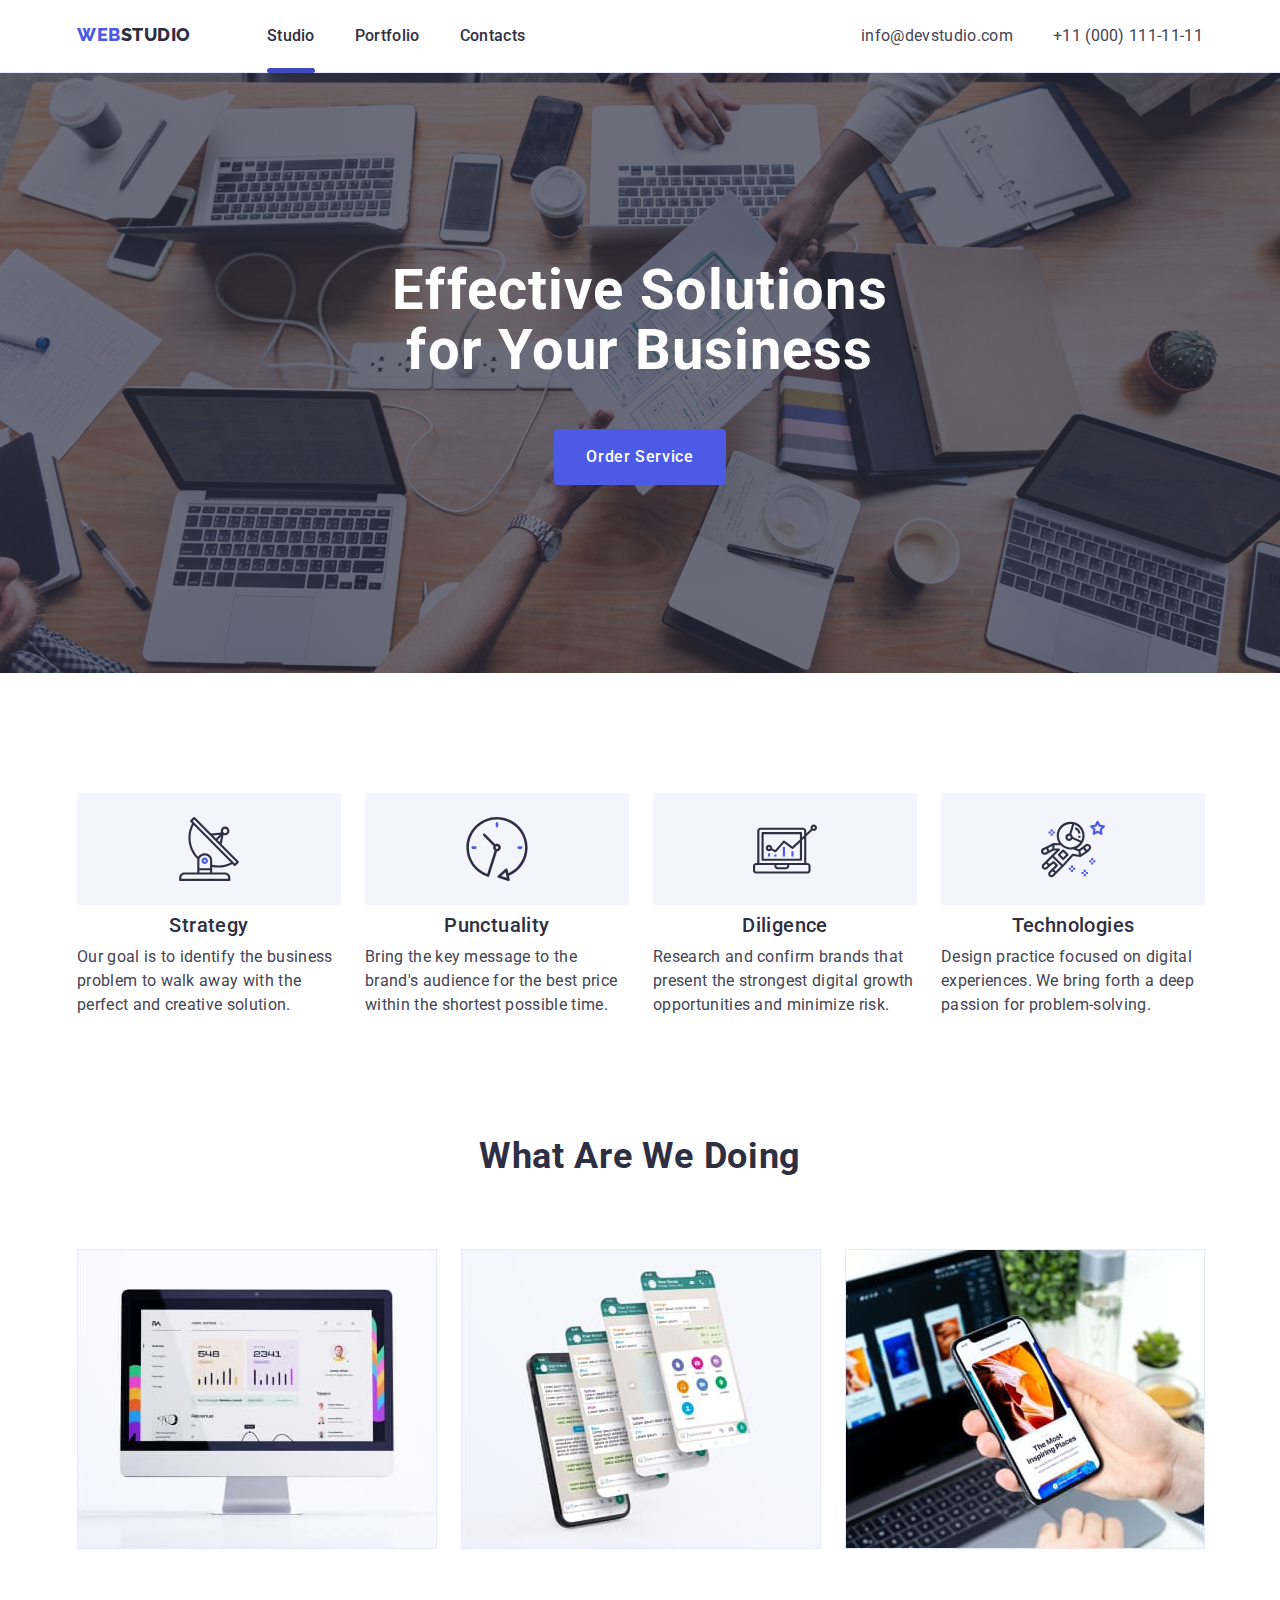
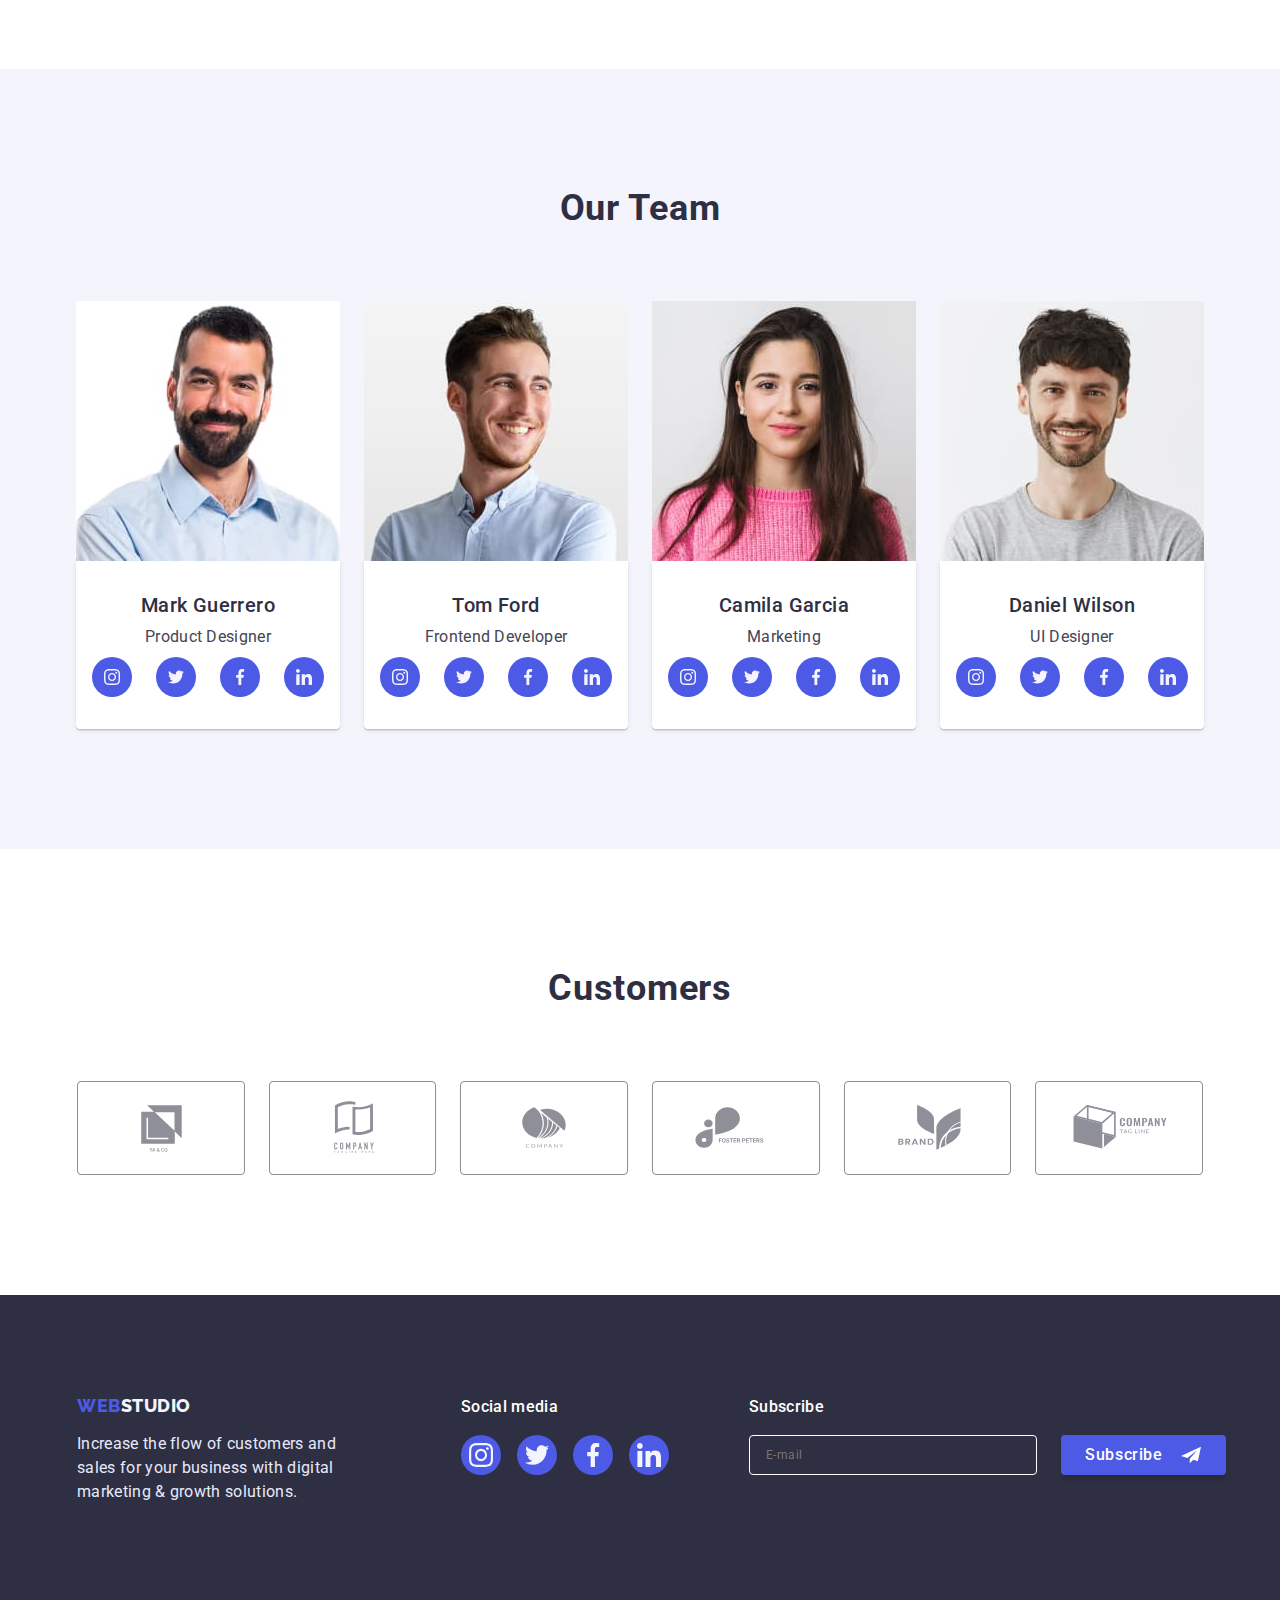
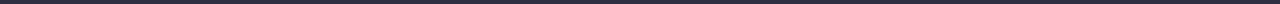
==== commit e4ebc8bf: "Update index.html" ====
--- a/index.html
+++ b/index.html
@@ -174,7 +174,7 @@
                     <li class="work-img">
                         <picture>
                             <source media="(min-width: 1158px)"
-                                srcset="./images/img-1.jpg 1x, ./images/img_1@2x.jpg 2x">
+                                srcset="./images/img_1.jpg 1x, ./images/img_1@2x.jpg 2x">
                             <img class="img" src="./images/img_1.jpg" alt="Computer monitor" width="360">
                         </picture>
                     </li>
@@ -188,7 +188,7 @@
                     <li class="work-img">
                         <picture>
                             <source media="(min-width: 1158px)"
-                                srcset="./images/img-3.jpg 1x, ./images/img_3@2x.jpg 2x">
+                                srcset="./images/img_3.jpg 1x, ./images/img_3@2x.jpg 2x">
                             <img class="img" src="./images/img_3.jpg" alt="Responsive website design image" width="360">
                         </picture>
                     </li>
@@ -303,14 +303,14 @@
                     <li class="team-list-item">
                         <picture>
                             <source media="(min-width: 320px)"
-                                srcset="./images/Camila_Garcia_mobile.jpg 1x, ./images/Camila_Garcia_mobila@2x.jpg 2x">
+                                srcset="./images/Camila_Garcia_mobile.jpg 1x, ./images/Camila_Garcia_mobile@2x.jpg 2x">
                             <source media="(min-width: 428px)"
-                                srcset="./images/Camila_Garcia_mobile.jpg 1x, ./images/Camila_Garcia_mobila@2x.jpg 2x">
+                                srcset="./images/Camila_Garcia_mobile.jpg 1x, ./images/Camila_Garcia_mobile@2x.jpg 2x">
                             <source media="(min-width: 768px)"
-                                srcset="./images/Camila_Garcia_mobile.jpg 1x, ./images/Camila_Garcia_mobila@2x.jpg 2x">
+                                srcset="./images/Camila_Garcia_mobile.jpg 1x, ./images/Camila_Garcia_mobile@2x.jpg 2x">
                             <source media="(min-width: 1158px)"
-                                srcset="./images/Camila_Garcia-mobile.jpg 1x, ./images/Camila_Garcia_mobila@2x.jpg 2x">
-                            <img class="team-photo" src="./images/Camila_Garcia-mobile.jpg" alt="Camila Garcia photo"
+                                srcset="./images/Camila_Garcia_mobile.jpg 1x, ./images/Camila_Garcia_mobile@2x.jpg 2x">
+                            <img class="team-photo" src="./images/Camila_Garcia_mobile.jpg" alt="Camila Garcia photo"
                                 width="264">
                         </picture>
 
--- a/css/styles.css
+++ b/css/styles.css
@@ -81,7 +81,7 @@
 
 @media screen and (min-width: 1158px) {
   .container {
-    width: 1158px;
+    min-width: 1158px;
   }
 }
 
@@ -387,7 +387,6 @@
   padding-bottom: 112px;
   text-align: center;
 
-  /* max-width: 428px; */
   height: 432px;
   margin-left: auto;
   margin-right: auto;
@@ -442,7 +441,6 @@
 
 @media screen and (min-width: 768px) {
   .hero {
-    /* max-width: 768px; */
     height: 436px;
 
     background-image: var(--grad-fon), url(../images/Dark_bg_tablet.jpg);
@@ -459,7 +457,7 @@
 
 @media screen and (min-width: 1158px) {
   .hero {
-    /* max-width: 1440px; */
+    max-width: 1440px;
     height: 600px;
     padding-top: 188px;
     padding-bottom: 188px;
@@ -761,6 +759,10 @@
   padding-bottom: 96px;
 }
 
+.customer-fild {
+  width: 100%;
+}
+
 .customer-title {
   font-family: "Roboto", sans-serif;
   font-weight: 700;
@@ -777,21 +779,41 @@
   color: #2e2f42;
 }
 
+.customer-list {
+  display: flex;
+  flex-wrap: wrap;
+  padding: 0;
+}
+
 .customer-list-item {
-  display: flex;
-  align-items: center;
-  justify-content: center;
+  width: calc((100% - 16px) / 2);
+  padding: 0;
   border: 1px solid #8e8f99;
   border-radius: 4px;
   transition: border var(--transition);
 }
 
+.customer-list-item:nth-child(2n + 1) {
+  margin-right: 16px;
+}
+.customer-list-item:nth-child(-n + 4) {
+  margin-bottom: 72px;
+}
+
 .customer-list-item:hover,
 .customer-list-item:focus {
   border: 1px solid var(--pressed-state-color);
 }
 
+.customer-link {
+  width: 100%;
+  height: 88px;
+}
+
 .customer-icon {
+  width: 100%;
+  height: 88px;
+  padding: 0;
   transition: fill var(--transition);
   fill: #8e8f99;
 }
@@ -801,60 +823,24 @@
   fill: var(--pressed-state-color);
 }
 
-@media screen and (max-width: 767px) {
-  .customer-list {
-    display: flex;
-    flex-wrap: wrap;
-    padding: 0;
-  }
-
-  .customer-fild {
-    width: 428px;
-    align-items: center;
-    justify-content: center;
-  }
-  .customer-list-item:not(:last-child) {
-    margin-right: 16px;
-  }
-
-  .customer-list-item:nth-child(-n + 4) {
-    margin-bottom: 72px;
-  }
-}
-
-.customer-link {
-  width: 190px;
-  height: 88px;
-}
-
-.customer-icon {
-  width: 190px;
-  height: 88px;
-}
-
 @media screen and (min-width: 768px) {
   .customer-list {
-    display: flex;
-    flex-wrap: wrap;
-    justify-content: center;
     column-gap: 24px;
     row-gap: 72px;
     align-items: center;
+    justify-content: center;
     padding: 0;
   }
 
   .customer-list-item {
-    justify-content: center;
-  }
-
-  .customer-link {
     width: 168px;
-    height: 88px;
-  }
-
-  .customer-icon {
-    width: 168px;
-    height: 88px;
+  }
+
+  .customer-list-item:nth-child(2n + 1) {
+    margin-right: 0;
+  }
+  .customer-list-item:nth-child(-n + 4) {
+    margin-bottom: 0;
   }
 }
 
@@ -878,6 +864,7 @@
 /*=========== Footer ============== */
 
 .footer {
+  width: 100%;
   padding-top: 96px;
   padding-bottom: 96px;
   background-color: #2e2f42;
@@ -1055,15 +1042,14 @@
 
 @media screen and (min-width: 768px) {
   .wraps {
+    max-width: 584px;
     display: flex;
     flex-wrap: wrap;
-    justify-content: center;
-    width: 768px;
-    gap: 24px;
   }
 
   .logo-wrap {
     width: 264px;
+    margin-right: 24px;
     align-items: flex-start;
   }
 
@@ -1101,14 +1087,14 @@
 
 @media screen and (min-width: 1158px) {
   .footer {
+    width: 100%;
     padding-top: 100px;
     padding-bottom: 100px;
   }
 
   .wraps {
-    display: flex;
     flex-wrap: nowrap;
-    min-width: 1158px;
+    max-width: 1158p;
   }
 
   .logo-wrap {
@@ -1121,12 +1107,17 @@
     margin-right: 80px;
   }
 
+  .wrap-subscribe {
+    display: inline;
+    justify-content: flex-start;
+  }
+
+  .subscribe-form {
+    padding: 0;
+  }
+
   .subscribe-text {
-    margin: 0;
-  }
-
-  .wrap-subscribe {
-    justify-content: flex-start;
+    margin-bottom: 16px;
   }
 }
 
@@ -1157,7 +1148,7 @@
   top: 50%;
   left: 50%;
   transform: translate(-50%, -50%);
-  min-width: 392px;
+  width: 320px;
   min-height: 586px;
   padding-top: 72px;
   padding-left: 24px;
@@ -1168,6 +1159,12 @@
   box-shadow: 0px 1px 1px rgba(0, 0, 0, 0.14), 0px 1px 3px rgba(0, 0, 0, 0.12),
     0px 2px 1px rgba(0, 0, 0, 0.2);
   border-radius: 4px;
+}
+
+@media screen and (min-width: 398px) {
+  .modal {
+    width: 398p;
+  }
 }
 
 .modal-close-button {
@@ -1205,6 +1202,7 @@
 /* -----Modal Form------ */
 
 .modal-title {
+  width: 100%;
   margin-top: 0;
   margin-bottom: 16px;
   font-family: "Roboto", sans-serif;
